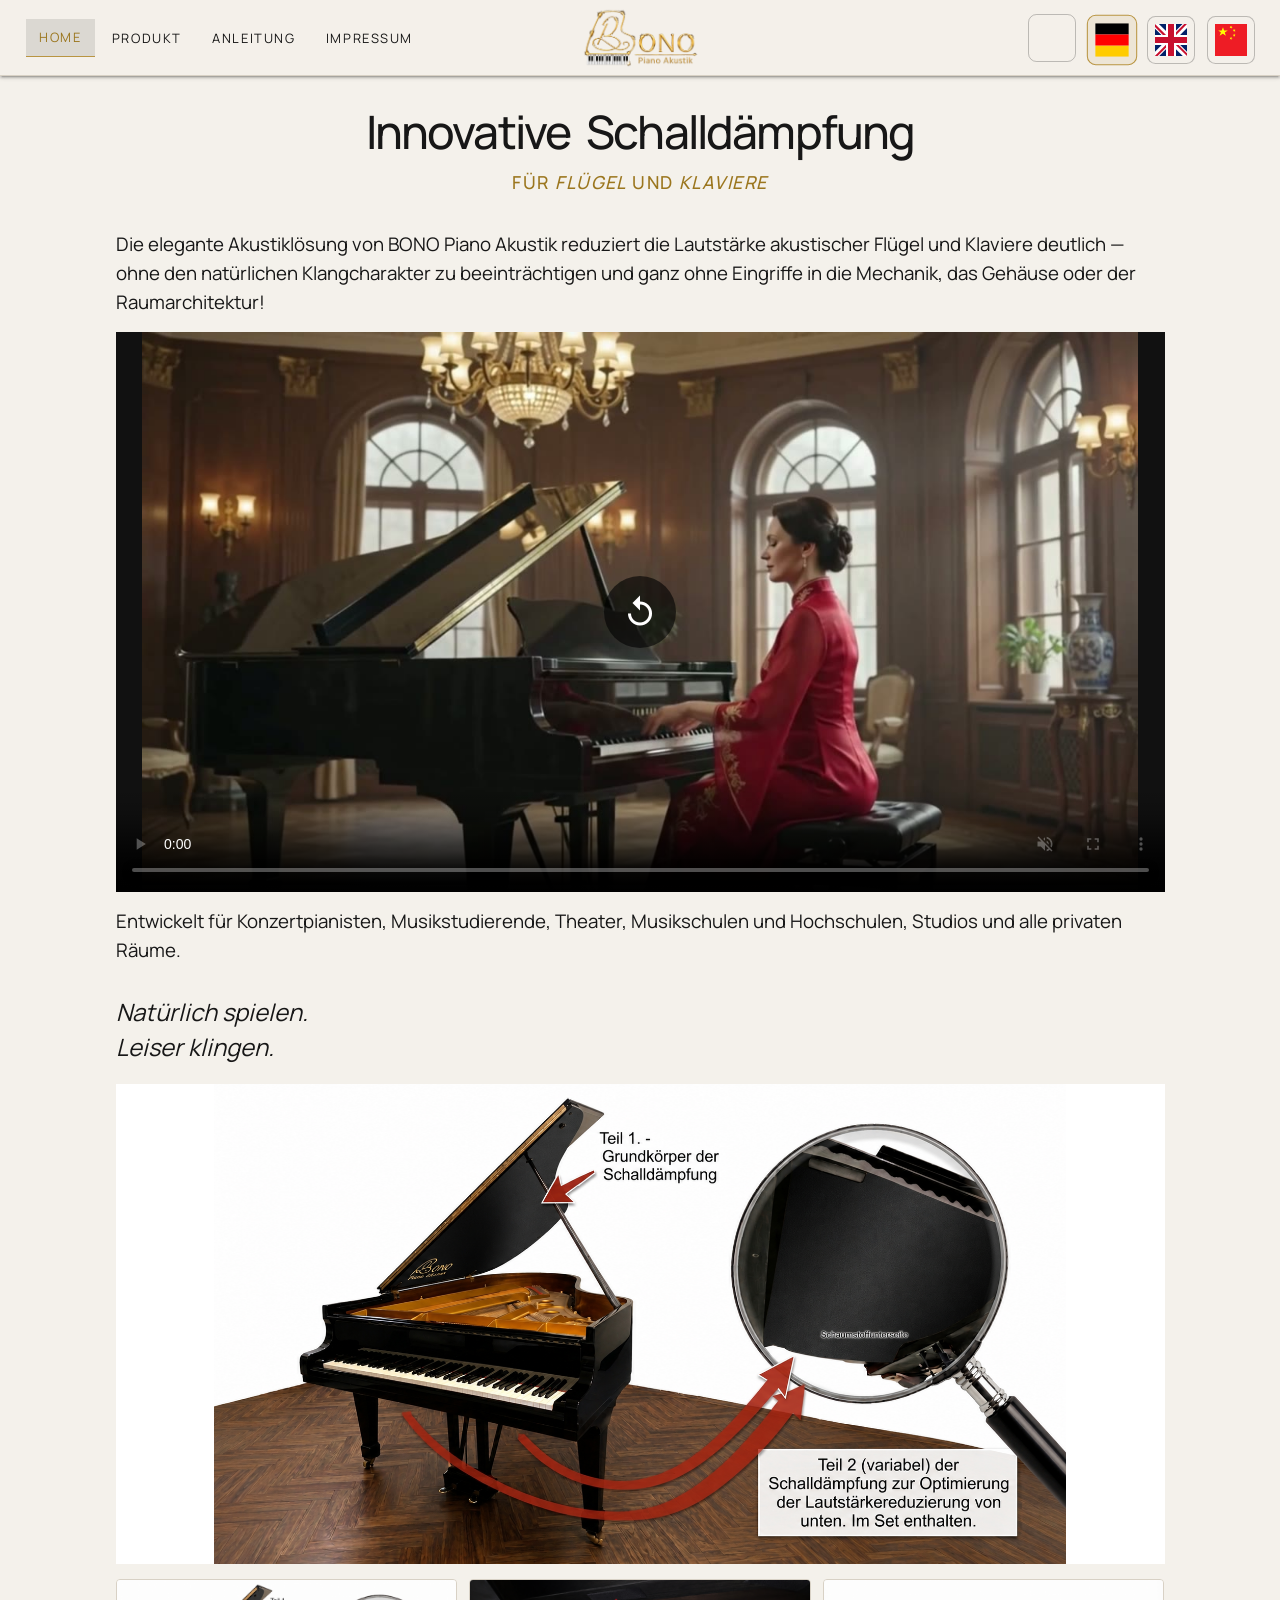
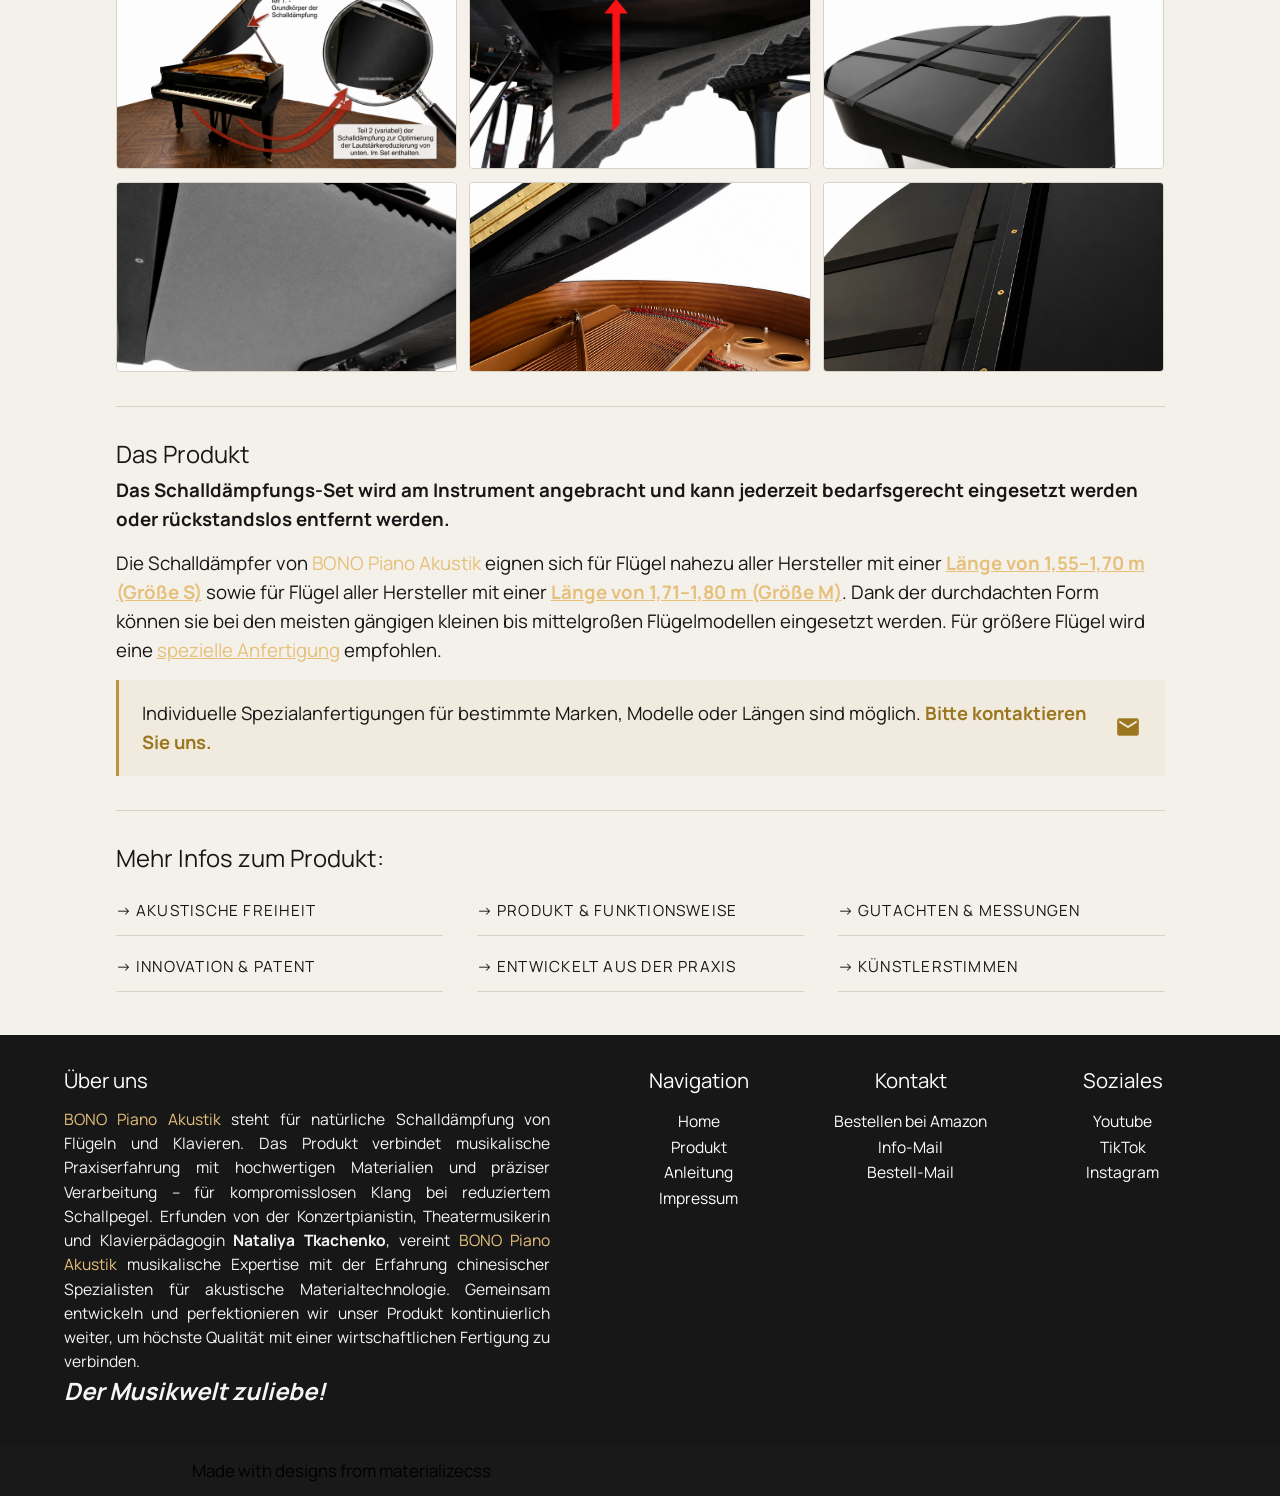
==== index.html @ 8642bdc4 "Added Welcome Video as link" ====
<!doctype html>
<html lang="de">
  <head>
    <meta charset="UTF-8" />
    <meta http-equiv="X-UA-Compatible" content="IE=edge" />
    <meta name="viewport" content="width=device-width, initial-scale=1.0" />
    <title>Bono Piano Akustik</title>
    <link rel="icon" href="favicon.ico" />
    <link
      href="https://fonts.googleapis.com/icon?family=Material+Icons"
      rel="stylesheet"
    />
    <link rel="preconnect" href="https://fonts.googleapis.com" />
    <link rel="preconnect" href="https://fonts.gstatic.com" crossorigin />
    <link
      href="https://fonts.googleapis.com/css2?family=Manrope:wght@400;500;600;700;800&display=swap"
      rel="stylesheet"
    />
    <!-- Compiled and minified CSS -->
    <link
      rel="stylesheet"
      href="https://cdnjs.cloudflare.com/ajax/libs/materialize/1.0.0/css/materialize.min.css"
    />
    <link rel="stylesheet" href="css/style.css" />
    <script src="js/theme.js"></script>
    <!-- Compiled and minified JavaScript -->
    <script src="https://cdnjs.cloudflare.com/ajax/libs/materialize/1.0.0/js/materialize.min.js"></script>
  </head>

  <body class="home-page">
    <nav>
      <div class="nav-wrapper container">
        <div class="nav-left">
          <a
            href="#"
            data-target="mobile-demo"
            class="sidenav-trigger hide-on-large-only"
            ><i class="material-icons">menu</i></a
          >
          <ul id="nav-mobile" class="hide-on-med-and-down">
            <li class="active"><a href="#" data-i18n="nav.home">Home</a></li>
            <li><a href="product.html" data-i18n="nav.product">Produkt</a></li>
            <li>
              <a href="tutorial.html" data-i18n="nav.anleitung">Anleitung</a>
            </li>
            <li>
              <a href="impressum.html" data-i18n="nav.impressum">Impressum</a>
            </li>
          </ul>
        </div>
        <a href="index.html" class="brand-logo logo2"></a>
        <div class="nav-right">
          <button
            class="theme-toggle"
            type="button"
            aria-label="Dunkles Design aktivieren"
            aria-pressed="false"
          >
            <i class="material-icons" aria-hidden="true">dark_mode</i>
          </button>
          <!-- Desktop: Normale Sprachauswahl -->
          <div class="language-selector hide-on-med-and-down">
            <button class="lang-button" data-lang="de" aria-label="Deutsch">
              DE
            </button>
            <button class="lang-button" data-lang="en" aria-label="English">
              EN
            </button>
            <button class="lang-button" data-lang="zh" aria-label="中文">
              ZH
            </button>
          </div>
          <!-- Mobile: Burger-Menu für Sprachen (Materialize dropdown) -->
          <div class="language-burger hide-on-large-only">
            <a
              class="dropdown-trigger language-toggle"
              href="#!"
              data-target="language-menu-mobile"
              aria-label="Sprachen"
              ><i class="material-icons">language</i></a
            >
            <ul id="language-menu-mobile" class="dropdown-content">
              <li>
                <a class="lang-button" data-lang="de" aria-label="Deutsch"
                  >DE</a
                >
              </li>
              <li>
                <a class="lang-button" data-lang="en" aria-label="English"
                  >EN</a
                >
              </li>
              <li>
                <a class="lang-button" data-lang="zh" aria-label="中文">ZH</a>
              </li>
            </ul>
          </div>
        </div>
      </div>
    </nav>
    <ul class="sidenav" id="mobile-demo">
      <li><a href="index.html" data-i18n="nav.home">Home</a></li>
      <li><a href="product.html" data-i18n="nav.product">Produkt</a></li>
      <li><a href="tutorial.html" data-i18n="nav.anleitung">Anleitung</a></li>
      <li><a href="impressum.html" data-i18n="nav.impressum">Impressum</a></li>
    </ul>

    <!-- Main Site Items -->
    <div class="row">
      <div class="container">
        <h1
          class="header center-align gold-text"
          data-i18n="index.header.title1"
        ></h1>
        <h1
          class="header center-align gold-text"
          data-i18n="index.header.title2"
        ></h1>
        <div class="spacer-sm"></div>
        <h2
          class="header center-align gold-text"
          data-i18n="index.header.subtitle"
        ></h2>
      </div>
      <div class="home-left col s12 m6">
        <div class="container">
          <div class="custom-card">
            <h4 class="flow-text" data-i18n="index.text1"></h4>
            <!-- Lokal abspielbares Video -->
            <div
              class="card-media"
              style="position: relative; overflow: hidden; margin-top: 20px"
            >
              <video
                id="hero-video"
                controls
                autoplay
                muted
                playsinline
                preload="metadata"
                poster="assets/BONO_Homepage_poster.jpg"
                style="
                  display: block;
                  width: 100%;
                  max-width: 100%;
                  height: auto;
                  max-height: 350px;
                "
              >
                <source src="https://pub-8f17b20d5ca547ff8387be143a94fbf9.r2.dev/BonoHomepage4K.mp4" type="video/mp4" />
                Ihr Browser unterstützt das Video-Tag nicht.
              </video>
              <div
                id="video-poster-overlay"
                style="
                  position: absolute;
                  inset: 0;
                  display: none;
                  background-image: url(&quot;assets/BONO_Homepage_poster.jpg&quot;);
                  background-size: cover;
                  background-position: center;
                  pointer-events: none;
                  z-index: 1;
                "
              ></div>
              <div
                id="video-replay"
                class="video-replay-overlay"
                style="
                  position: absolute;
                  inset: 0;
                  display: flex;
                  align-items: center;
                  justify-content: center;
                  pointer-events: none;
                  z-index: 2;
                "
              >
                <button
                  id="video-replay-btn"
                  aria-label="Replay"
                  style="
                    pointer-events: auto;
                    display: none;
                    width: 72px;
                    height: 72px;
                    border-radius: 50%;
                    border: none;
                    background: rgba(0, 0, 0, 0.6);
                    color: #fff;
                    align-items: center;
                    justify-content: center;
                    display: flex;
                    cursor: pointer;
                  "
                >
                  <i
                    class="material-icons"
                    aria-hidden="true"
                    style="font-size: 36px; line-height: 1"
                    >replay</i
                  >
                </button>
              </div>
            </div>
            <h4 class="flow-text" data-i18n="index.text1b"></h4>
          </div>
        </div>
      </div>
      <div class="home-right col s12 m6">
        <div class="container">
          <div class="custom-card">
            <h2
              class="text"
              style="
                font-size: 2.9rem;
                line-height: 1.15;
                text-align: center;
                margin: 0;
              "
              data-i18n="index.title2"
            ></h2>
            <h3
              class="text"
              style="
                font-size: 2.2rem;
                line-height: 1.15;
                text-align: center;
                margin: 0 0 1rem 0;
                font-weight: 400;
              "
              data-i18n="index.title2b"
            ></h3>
            <a
              href="assets/produkt_anwendung1.png"
              class="card-link gallery-main"
              aria-label="Bild vergrößern"
            >
              <img
                class="card-media"
                src="assets/produkt_anwendung1.png"
                alt="Bono Piano Akustik Schalldämpfer"
              />
            </a>
            <div
              class="gallery-thumbs product-gallery-grid"
              aria-label="Produktgalerie"
            >
              <img
                class="gallery-thumb"
                src="assets/produkt_anwendung1.png"
                data-large="assets/produkt_anwendung1.png"
                alt="Bild 1"
              />
              <img
                class="gallery-thumb"
                src="assets/produkt_anwendung2.png"
                data-large="assets/produkt_anwendung2.png"
                alt="Bild 2"
              />
              <img
                class="gallery-thumb"
                src="assets/produkt_anwendung3.png"
                data-large="assets/produkt_anwendung3.png"
                alt="Dies ist eine Bildunterschrift blablabla das ist imme rnoch eine Bildunterschrift bliblablub lorem ipsum "
              />
              <img
                class="gallery-thumb"
                src="assets/produkt_anwendung4.png"
                data-large="assets/produkt_anwendung4.png"
                alt="Bild 4"
              />
              <img
                class="gallery-thumb"
                src="assets/produkt_anwendung5.png"
                data-large="assets/produkt_anwendung5.png"
                alt="Bild 5"
              />
              <img
                class="gallery-thumb"
                src="assets/klavierMitSD_deckel.png"
                data-large="assets/klavierMitSD_deckel.png"
                alt="Bild 6"
              />
            </div>
            <section
              class="home-product-copy"
              aria-labelledby="home-product-heading"
            >
              <h3 id="home-product-heading">Das Produkt</h3>
              <h4 class="flow-text" data-i18n="index.card.product1"></h4>
              <h4 class="flow-text" data-i18n="index.card.product2"></h4>
              <a
                href="mailto:info@bonopiano.com"
                aria-label="Kontakt per E-Mail"
                class="home-contact-note"
              >
                <span data-i18n="index.card.product2b"></span>
                <i class="material-icons" aria-hidden="true">mail</i>
              </a>
            </section>
            <section
              class="home-product-links"
              aria-label="Produktinformationen"
            >
              <h3 class="flow-text" data-i18n="index.text2"></h3>
              <ul class="collection">
                <li class="collection-item">
                  <a href="product.html#feature-1" data-i18n="index.gliederung1"
                    >Eintrag 1</a
                  >
                </li>
                <li class="collection-item">
                  <a href="product.html#feature-2" data-i18n="index.gliederung2"
                    >Eintrag 2</a
                  >
                </li>
                <li class="collection-item">
                  <a href="product.html#feature-3" data-i18n="index.gliederung3"
                    >Eintrag 3</a
                  >
                </li>
                <li class="collection-item">
                  <a href="product.html#feature-4" data-i18n="index.gliederung4"
                    >Eintrag 4</a
                  >
                </li>
                <li class="collection-item">
                  <a href="product.html#feature-5" data-i18n="index.gliederung5"
                    >Eintrag 5</a
                  >
                </li>
                <li class="collection-item">
                  <a href="product.html#feature-6" data-i18n="index.gliederung6"
                    >Eintrag 6</a
                  >
                </li>
              </ul>
            </section>
          </div>
        </div>
      </div>
    </div>

    <footer class="page-footer gray">
      <div class="container">
        <div class="row">
          <div class="col l4 s12">
            <h5 class="gold-text" data-i18n="footer.about">
              Leiser klingen. Natürlich spielen.
            </h5>
            <p class="grey-text text-lighten-4" data-i18n="footer.aboutText">
              Lorem Ipsum, sol ardet omnibus, asinus tacet.
            </p>
          </div>
          <div class="col l2 s4">
            <h5 class="gold-text" data-i18n="footer.nav">Navigation</h5>
            <ul>
              <li>
                <a class="white-text" href="index.html" data-i18n="nav.home"
                  >Home</a
                >
              </li>
              <li>
                <a
                  class="white-text"
                  href="product.html"
                  data-i18n="nav.product"
                  >Produkt</a
                >
              </li>
              <li>
                <a
                  class="white-text"
                  href="tutorial.html"
                  data-i18n="nav.anleitung"
                  >Anleitung</a
                >
              </li>
              <li>
                <a
                  class="white-text"
                  href="impressum.html"
                  data-i18n="nav.impressum"
                  >Impressum</a
                >
              </li>
            </ul>
          </div>
          <div class="col l3 s4">
            <h5 class="gold-text" data-i18n="footer.contact">Kontakt</h5>
            <ul>
              <li>
                <a
                  class="white-text"
                  href="https://www.amazon.de/todo"
                  data-i18n="footer.purchase"
                  >Bestellen</a
                >
              </li>
              <li>
                <a
                  class="white-text"
                  href="mailto:info@bonopiano.com"
                  data-i18n="footer.email-info"
                  >Info-Mail</a
                >
              </li>
              <li>
                <a
                  class="white-text"
                  href="mailto:order@bonopiano.com"
                  data-i18n="footer.email-purchase"
                  >Bestell-Mail</a
                >
              </li>
            </ul>
          </div>
          <div class="col l3 s4">
            <h5 class="gold-text" data-i18n="footer.social">Social Media</h5>
            <ul>
              <li>
                <a
                  class="white-text"
                  href="https://www.youtube.com/@NataliyaTkachenko"
                  target="_blank"
                  >Youtube</a
                >
              </li>
              <li>
                <a
                  class="white-text"
                  href="https://www.youtube.com/@NataliyaTkachenko"
                  target="_blank"
                  >TikTok</a
                >
              </li>
              <li>
                <a
                  class="white-text"
                  href="https://www.youtube.com/@NataliyaTkachenko"
                  target="_blank"
                  >Instagram</a
                >
              </li>
            </ul>
          </div>
        </div>
      </div>
      <div class="footer-copyright">
        <div class="container">
          <a class="black-text text-lighten-3" href="http://materializecss.com"
            >Made with designs from materializecss</a
          >
        </div>
      </div>
    </footer>
    <script>
      document.addEventListener("DOMContentLoaded", function () {
        var elems = document.querySelectorAll(".sidenav");
        M.Sidenav.init(elems);

        // Initialize modals (gallery handled centrally in js/init.js)
        var modalElems = document.querySelectorAll(".modal");
        M.Modal.init(modalElems);
      });
    </script>
    <script src="js/i18n.js"></script>
    <script src="js/init.js"></script>
    <script>
      (function () {
        var video = document.getElementById("hero-video");
        var replayBtn = document.getElementById("video-replay-btn");
        var posterOverlay = document.getElementById("video-poster-overlay");

        if (!video || !replayBtn) return;

        function showReplay() {
          if (posterOverlay) posterOverlay.style.display = "block";
          replayBtn.style.display = "flex";
          replayBtn.setAttribute("aria-hidden", "false");
        }

        function hideReplay() {
          if (posterOverlay) posterOverlay.style.display = "none";
          replayBtn.style.display = "none";
          replayBtn.setAttribute("aria-hidden", "true");
        }

        video.addEventListener("ended", function () {
          showReplay();
        });

        video.addEventListener("play", function () {
          hideReplay();
        });

        // In case user pauses at end or seeks
        video.addEventListener("pause", function () {
          if (video.ended) showReplay();
        });

        replayBtn.addEventListener("click", function (e) {
          e.preventDefault();
          hideReplay();
          try {
            video.currentTime = 0;
            video.play();
          } catch (err) {
            /* ignore */
          }
        });
      })();
    </script>
    <!-- Gallery modal -->
    <div id="gallery-modal" class="modal">
      <div class="modal-content center">
        <img
          id="gallery-modal-img"
          src=""
          alt="Große Ansicht"
          style="max-width: 100%; height: auto"
        />
      </div>
    </div>
  </body>
</html>
---- css/style.css ----
/* Custom Stylesheet */
/**
 * Use this file to override Materialize files so you can update
 * the core Materialize files in the future
 *
 * Made By MaterializeCSS.com
 */

:root {
  --bg-color: #000; /* Anthrazit #2b2b2b;*/
  --text-color: #ffffff; /* Weiß für normalen Text */
  --heading-color: #E6C07A; /* Hellgold für Überschriften */
  --link-color: #ffffff;
  --card-bg: #353535; /* Etwas helleres Dunkelgrau für Cards */
  --nav-height: 140px; /* Höhe des Navs für scroll offset */
  --title-max-font-size: 56px; /* Max font-size for main title on large viewports */
  --accent: #9b761e; /* Gold für Akzente (helles Design) */
  --accent-line: #b99542;
  --nav-bg: rgba(244, 241, 235, 0.96);
  --control-line: rgba(23, 23, 23, 0.25);
}
/* Increase base font size site-wide (rem-based sizing scales with this) */
@media only screen and (min-width: 0) { html { font-size: 17px; } }
@media only screen and (min-width: 992px) { html { font-size: 17.5px; } }
@media only screen and (min-width: 1200px) { html { font-size: 18px; } }

/* Smooth scroll and anchor offset for fixed headers */
html { scroll-behavior: smooth; }
.anchor { scroll-margin-top: var(--nav-height); }
body {
  font-family: "Manrope", Calibri, "Segoe UI", Arial, sans-serif;
  background-color: var(--bg-color) !important;
  color: var(--text-color) !important;
}
/* Force Manrope site-wide except for Material Icons which require their own font */
html, body, *:not(.material-icons) {
  font-family: "Manrope", Calibri, "Segoe UI", Arial, sans-serif !important;
}
/* Keep Materialize default fonts for menu/language controls and icon glyphs */
.material-icons,
nav .sidenav-trigger,
nav .language-toggle {
  font-family: "Material Icons" !important;
}
nav .lang-button {
  font-family: -apple-system, BlinkMacSystemFont, "Segoe UI", Roboto, Oxygen-Sans, Ubuntu, Cantarell, "Helvetica Neue", sans-serif !important;
}
h1 {
  color: var(--heading-color);
}
/* Reduce vertical spacing between title and subtitle */
h1.header {
  margin-top: 0.25rem;
  margin-bottom: 0.15rem;
  line-height: 1;
}
h2.header {
  margin-top: 0;
  margin-bottom: 0.6rem;
  line-height: 1.0;
  font-weight: 400;
}
a { color: var(--link-color); }
a:hover { opacity: 0.9; }
/* Card background slightly lighter than page background */
.card,
.card-panel,
.card .card-content {
  background-color: var(--card-bg) !important;
  color: var(--text-color) !important;
}
.lang-button {
  border: 1px solid rgba(241, 211, 111, 0.5);
  background-color: rgba(255, 255, 255, 0.08);
  cursor: pointer;
  margin-left: 0.3rem;
  width: 2.8rem;
  height: 2.8rem;
  padding: 0;
  display: inline-flex;
  align-items: center;
  justify-content: center;
  border-radius: 0.5rem;
  color: transparent;
  text-indent: -9999px;
  overflow: hidden;
  background-position: center;
  background-repeat: no-repeat;
  background-size: 70%;
  transition: background-color 0.2s ease, transform 0.2s ease, border-color 0.2s ease;
}
.lang-button[data-lang="de"] {
  background-image: url("../assets/flags/de.svg");
}
.lang-button[data-lang="en"] {
  background-image: url("../assets/flags/gb.svg");
}
.lang-button[data-lang="zh"] {
  background-image: url("../assets/flags/cn.svg");
}
.lang-button:hover,
.lang-button.active {
  background-color: rgba(241, 211, 111, 0.18);
  transform: scale(1.05);
  border-color: #f1d36f;
}
.language-selector {
  display: flex;
  align-items: center;
}
nav {
  background-color: #090909 !important;
  min-height: 250px;
}
nav .nav-wrapper {
  position: relative;
  display: flex;
  align-items: center;
  justify-content: space-between;
  min-height: 140px; /* tightened vertical space */
  padding: 0.35rem 0.75rem !important;
  margin: 0 !important;
  gap: 0.25rem;
}
nav .nav-wrapper.container {
  padding: 0 !important;
  width: 100% !important;
  max-width: none !important;
  margin: 0 auto !important;
}
nav .nav-left,
nav .nav-right {
  display: flex;
  align-items: center;
  z-index: 10;
  position: relative;
}
nav .nav-left {
  flex: 0 0 auto;
  padding-left: 1rem;
}
nav .nav-right {
  margin-left: auto;
  padding-right: 1rem;
}
/* Banner direkt in der Navigation */
nav .brand-logo.logo2 {
  position: absolute;
  left: 50%;
  top: 50%;
  transform: translate(-50%, -50%);
  display: block;
  align-items: center;
  justify-content: center;
  z-index: 0;
  pointer-events: none;
  background-position: center;
  background-size: contain;
  background-repeat: no-repeat;
  background-image: url(../assets/logo_highres_transparent.png);
  width: 75%;
  max-width: 1200px;
  height: 230px; /* explicit height so background-image is visible */
  max-height: 230px;
}
/* Entferne das separate Banner-Element */
.nav-banner { display: none; }
nav .sidenav-trigger {
  color: #f1d36f;
  margin: 0 !important;
  padding-left: 0.5rem;
  padding-right: 0.5rem;
}
nav ul#nav-mobile {
  margin: 0;
  display: flex;
  align-items: center;
}
nav .language-selector {
  display: flex;
  align-items: center;
  justify-content: flex-end;
  gap: 0.4rem;
  margin-right: 0;
}
nav .language-selector .lang-button {
  box-sizing: border-box;
  line-height: 1;
  min-width: 2.8rem;
  min-height: 2.8rem;
  margin-right: 0;
}
.sidenav {
  background-color: #000 !important;
}
/* Keep sidenav hidden off-canvas by default so its right edge isn't visible */
.sidenav {
  transform: translateX(-120%);
  transition: transform 0.25s ease;
}
/* Force compact sidenav: show buttons inline (disable stacked vertical mode) */
.sidenav {
  width: auto !important;
  max-width: calc(100% - 2rem) !important;
  padding: 0.25rem 0.5rem !important;
}
.sidenav li {
  display: inline-block !important;
  margin: 0 0.25rem !important;
}
.sidenav li a {
  display: inline-block !important;
  padding: 0.5rem 0.75rem !important;
  color: #f1d36f !important;
}
.sidenav li a,
.sidenav li a:hover {
  color: #f1d36f !important;
}
.sidenav-overlay {
  background-color: rgba(0,0,0,0.65) !important;
}
/* Burger Menu für Sprachauswahl (Mobile) */
nav .language-burger {
  position: relative;
  margin-right: 0;
}
nav .language-toggle {
  display: flex;
  align-items: center;
  justify-content: center;
  color: #f1d36f;
  cursor: pointer;
  padding: 0.5rem;
  background-color: transparent;
  border: none;
  font-size: 1.5rem;
  transition: color 0.2s ease;
}
nav .language-toggle:hover {
  color: #f1d36f;
  opacity: 0.8;
}
nav .language-dropdown {
  display: none;
  position: absolute;
  top: 100%;
  right: 0;
  background-color: #000;
  border: 1px solid #f1d36f;
  border-top: none;
  flex-direction: column;
  margin: 0;
  padding: 0.5rem 0;
  z-index: 3000;
  min-width: 80px;
  pointer-events: auto;
}
nav .language-dropdown.active {
  display: flex;
}
nav .language-dropdown button.lang-button {
  width: 100%;
  padding: 0.5rem;
  border: none;
  background-color: transparent;
  color: #f1d36f;
  cursor: pointer;
  transition: background-color 0.2s ease;
  font-size: 0.9rem;
}
nav .language-dropdown button.lang-button:hover {
  background-color: rgba(241, 211, 111, 0.1);
}
/* Force dark background for Materialize dropdowns and sidenav (fix accidental white) */
.dropdown-content,
.dropdown-content li,
.dropdown-content a,
.sidenav,
.sidenav li {
  background-color: #000 !important;
  color: #f1d36f !important;
}
.dropdown-content a {
  color: #f1d36f !important;
}
/* Style Flag buttons inside Materialize dropdowns to match .lang-button appearance */
.dropdown-content a.lang-button {
  display: flex;
  align-items: center;
  justify-content: center;
  width: 2.8rem;
  height: 2.8rem;
  padding: 0;
  margin: 0.25rem;
  box-sizing: border-box;
  border: none;
  background-color: transparent;
  text-indent: -9999px;
  overflow: hidden;
  background-position: center;
  background-repeat: no-repeat;
  background-size: 70%;
  color: transparent;
}
.dropdown-content a.lang-button:hover {
  background-color: rgba(241, 211, 111, 0.1) !important;
}
/* Desktop: stack nav links and language buttons vertically */
@media only screen and (min-width: 993px) {
  nav ul#nav-mobile {
    display: flex !important;
    flex-direction: column !important;
    padding-left: 0 !important;
    align-items: flex-start !important;
  }
  nav ul#nav-mobile li {
    display: block !important;
    margin: 1px 0 !important; /* much tighter vertical gap */
  }
  nav ul#nav-mobile li a {
    display: block !important;
    padding: 2px 6px !important; /* tighter padding */
    line-height: 1.1 !important;
  }
  nav .language-selector {
    flex-direction: column !important;
    gap: 0.12rem !important;
    padding-top: 4px !important;
    align-items: flex-end !important;
  }
}
/* Very specific override to ensure vertical nav on desktop (highest specificity) */
@media only screen and (min-width: 993px) {
  nav .nav-wrapper.container > .nav-left > ul#nav-mobile,
  nav .nav-wrapper > .nav-left > ul#nav-mobile {
    display: flex !important;
    flex-direction: column !important;
    align-items: flex-start !important;
  }
  nav .nav-wrapper.container > .nav-left > ul#nav-mobile > li,
  nav .nav-wrapper > .nav-left > ul#nav-mobile > li {
    display: block !important;
    float: none !important;
    width: auto !important;
    margin: 6px 0 !important;
  }
}

/* Desktop: keep the two main index titles on a single row */
@media only screen and (min-width: 993px) {
  [data-i18n="index.header.title1"],
  [data-i18n="index.header.title2"] {
    display: inline-block;
    white-space: nowrap;
    vertical-align: baseline;
  }

  [data-i18n="index.header.title1"] {
    margin-right: 0.45rem;
  }
}

/* Keep dropdown compact and center flag buttons */
.dropdown-content#language-menu-mobile {
  padding: 0.4rem !important;
  min-width: auto !important;
}
.dropdown-content#language-menu-mobile li {
  display: flex !important;
  justify-content: center !important;
}
@media only screen and (max-width: 992px) {
  nav ul#nav-mobile {
    margin-left: 0;
  }
  nav .language-selector {
    margin-left: auto;
  }
}
@media only screen and (max-width: 992px) {
  :root {
    --nav-height: clamp(88px, 23vw, 170px);
  }

  nav {
    min-height: var(--nav-height);
  }

  nav .nav-wrapper {
    min-height: var(--nav-height);
  }

  /* Media query angepasst: compact sidenav for tablet and mobile widths
     This removes the large half-screen sidenav (Modus 2) and uses the
     compact inline-style sliding panel (Modus 3) instead. */
  nav .brand-logo.logo2 {
    /* Keep logo and navbar height in sync on narrow screens */
    width: 90%;
    max-width: none;
    height: calc(var(--nav-height) - 0.5rem);
    max-height: none;
    padding-top: 0;
    background-size: contain;
    background-position: center;
    background-repeat: no-repeat;
  }

  /* Make the opened navigation (sidenav) compact: only as big as the buttons need */
  .sidenav {
    position: absolute !important;
    top: var(--nav-height) !important;
    left: 1rem !important;
    right: auto !important;
    width: auto !important;
    min-width: 0 !important;
    max-width: calc(100% - 2rem) !important;
    padding: 0.25rem 0.5rem !important;
    height: auto !important;
    /* Let Materialize control the transform when opening/closing the sidenav */
    transition: transform 0.25s ease;
    border-radius: 8px !important;
    box-shadow: 0 6px 18px rgba(0,0,0,0.5) !important;
    background-color: #000 !important;
    display: block !important;
    z-index: 3000 !important;
  }

  /* Stack sidenav buttons vertically when the burger menu opens */
  .sidenav li {
    display: block !important;
    margin: 6px 0 !important;
  }

  .sidenav li a {
    display: block !important;
    width: 100% !important;
    padding: 8px 12px !important;
    color: #f1d36f !important;
  }
  /* Remove page darkening overlay when sidenav opens */
  .sidenav-overlay {
    display: none !important;
  }
}
nav ul a,
nav .brand-logo,
nav a {
  color: #f1d36f !important;
}

#title-banner,
#index-banner .container,
#index-banner .section {
  text-align: center;
}

.card-image img.responsive-img,
#logo {
  display: block;
  width: 100%;
  max-width: 100%;
  height: auto;
}

.parallax-container .section {
    width: 100%;
  }
@media only screen and (max-width : 992px) {
  .parallax-container .section {
    position: absolute;
    top: 40%;
  }
  #index-banner .section {
    top: 10%;
  }
}
@media only screen and (max-width : 600px) {
  #index-banner .section {
    top: 0;
  }
}

.icon-block .material-icons {
  font-size: inherit;
}
footer.page-footer {
  margin: 0;
}

/* Keep footer.aboutText in justified mode across pages */
[data-i18n="footer.aboutText"] {
  display: block;
  text-align: justify !important;
  text-justify: inter-word !important;
  text-align-last: left !important;
}

/* Footer: center Navigation, Kontakt, Soziales columns including list items */
footer.page-footer h5[data-i18n="footer.nav"],
footer.page-footer h5[data-i18n="footer.contact"],
footer.page-footer h5[data-i18n="footer.social"] {
  text-align: center !important;
}

footer.page-footer h5[data-i18n="footer.nav"] ~ ul,
footer.page-footer h5[data-i18n="footer.contact"] ~ ul,
footer.page-footer h5[data-i18n="footer.social"] ~ ul {
  text-align: center !important;
}

footer.page-footer h5[data-i18n="footer.nav"] ~ ul li,
footer.page-footer h5[data-i18n="footer.contact"] ~ ul li,
footer.page-footer h5[data-i18n="footer.social"] ~ ul li {
  text-align: center !important;
}

footer.page-footer h5[data-i18n="footer.nav"] ~ ul li a,
footer.page-footer h5[data-i18n="footer.contact"] ~ ul li a,
footer.page-footer h5[data-i18n="footer.social"] ~ ul li a {
  display: inline-block;
  width: 100%;
  text-align: center !important;
}

/* Product page has a global justified list rule; reset footer columns to centered */
.product-page footer.page-footer h5[data-i18n="footer.nav"] ~ ul,
.product-page footer.page-footer h5[data-i18n="footer.contact"] ~ ul,
.product-page footer.page-footer h5[data-i18n="footer.social"] ~ ul,
.product-page footer.page-footer h5[data-i18n="footer.nav"] ~ ul li,
.product-page footer.page-footer h5[data-i18n="footer.contact"] ~ ul li,
.product-page footer.page-footer h5[data-i18n="footer.social"] ~ ul li,
.product-page footer.page-footer h5[data-i18n="footer.nav"] ~ ul li a,
.product-page footer.page-footer h5[data-i18n="footer.contact"] ~ ul li a,
.product-page footer.page-footer h5[data-i18n="footer.social"] ~ ul li a {
  text-align: center !important;
  text-align-last: center !important;
  text-justify: auto !important;
  hyphens: none !important;
}

.product-page footer.page-footer h5[data-i18n="footer.nav"],
.product-page footer.page-footer h5[data-i18n="footer.contact"],
.product-page footer.page-footer h5[data-i18n="footer.social"] {
  display: block;
  width: 100%;
  text-align: center !important;
  text-align-last: center !important;
}

.impressum-layout {
  padding-bottom: 2rem;
}

.impressum-note {
  max-width: 900px;
  margin: 0.5rem auto 1.4rem auto;
  color: #d7d7d7;
}

.impressum-grid {
  display: grid;
  grid-template-columns: repeat(2, minmax(260px, 1fr));
  gap: 1rem;
  margin-top: 0.5rem;
}

.impressum-card {
  background: rgba(255,255,255,0.03);
  border: 1px solid rgba(230,192,122,0.2);
  border-radius: 10px;
  padding: 1rem 1.1rem;
}

.impressum-card h3 {
  margin-top: 0;
  margin-bottom: 0.65rem;
  color: var(--heading-color) !important;
}

.impressum-card p {
  margin: 0.3rem 0;
  color: #fff;
}

.impressum-card a {
  color: var(--heading-color);
  text-decoration: underline;
  text-decoration-thickness: 1px;
}

.impressum-card-wide {
  grid-column: 1 / -1;
}

@media (max-width: 900px) {
  .impressum-grid {
    grid-template-columns: 1fr;
  }
}

/* Container, der die Cards hält */
.card-container {
  display: grid;
  /* Erstellt 2 Spalten auf Desktop, bricht automatisch um, wenn sie unter 340px schrumpfen */
  grid-template-columns: repeat(auto-fit, minmax(400px, 1fr));
  gap: 2rem;
  max-width: 1100px;
  margin: 0 auto;
  padding: 1rem;
  justify-content: center; /* Zentriert die Cards, falls sie untereinander stehen */
}

/* Homepage two-column layout: left = intro text, right = stacked cards */
.home-split {
  max-width: 1600px; /* increase max width so columns occupy more horizontal space */
  margin: 0 auto;
  padding: 0 0.35rem;
}

.home-split.container {
  width: 94%;
  max-width: 1800px;
}
.home-split .home-left {
  display: flex;
  align-items: center;
  justify-content: center;
  padding: 0.25rem; /* reduce inner padding to allow wider content */
}
.home-split .home-left .container {
  width: 100%;
  max-width: none;
  padding: 0;
}
.home-split .home-left .row.center {
  justify-content: flex-start; /* keep text left-aligned inside column */
}
.home-split .home-left .section {
  width: 95%;
}
.home-split .home-right {
  display: flex;
  align-items: flex-start;
  justify-content: center;
  padding: 0.25rem; /* reduce inner padding */
}
.home-split .home-right .card-container {
  display: flex;
  flex-direction: column;
  gap: 1rem;
  width: 100%;
}

@media only screen and (max-width: 600px) {
  /* Mobile: all elements full-width, stacked */
  .home-split .home-left,
  .home-split .home-right {
    padding: 0.5rem;
  }
  .home-split .home-right .card-container {
    gap: 1rem;
  }
}

/* Die einzelnen Cards */
.custom-card {
  background-color: #000;/*#2b2b2b; /* Dunkler Hintergrund wie im Screenshot */
  color: #ffffff;
  border-radius: 4px;
  overflow: hidden;
  box-shadow: 0 4px 10px rgba(0, 0, 0, 0.3);
  
  /* Flexbox hier sorgt dafür, dass Inhalt und Bild sich den Platz aufteilen */
  display: flex;
  flex-direction: column;
}

/* Textbereiche in den Cards */
.card-text {
  padding: 1.5rem;
  flex-grow: 1; /* Zwingt den Text, den Raum auszufüllen, damit Buttons/Bilder bündig sind */
}

.card-text h3 {
  margin-top: 0;
  font-size: 1.3rem;
  font-weight: bold;
  color: #ffffff;
}

.card-text .flow-text {
  font-size: 1.3rem; /* Erhöht die Grundschriftgröße (vorher meist ~1rem) */
  line-height: 1.2;   /* Sorgt für einen angenehmen Zeilenabstand */
}

/* Blocksatz für Fließtexte und Card-Text: gleichmäßige Zeilenlängen */
.flow-text,
.card-text p,
.card-text .flow-text {
  text-align: justify;
  text-justify: inter-word;
  -webkit-hyphens: auto;
  -moz-hyphens: auto;
  hyphens: auto;
  /* Do not stretch the last line; keep it left-aligned for better readability */
  text-align-last: left;
}

/* Product page: force block (justified) layout for all common text elements */
.product-page,
.product-page p,
.product-page .flow-text,
.product-page li,
.product-page .card-text,
.product-page .product-feature-list,
.product-page .collection-item,
.product-page .results-cards-caption,
.product-page .result-val {
  text-align: justify !important;
  text-justify: inter-word !important;
  -webkit-hyphens: auto !important;
  -moz-hyphens: auto !important;
  hyphens: auto !important;
  text-align-last: left !important;
}

/* Keep headings visually distinct: left-align last line of headings but allow centered titles */
.product-page h1,
.product-page h2,
.product-page h4 {
  text-align: left !important;
}
.product-page h3 {
  text-align: justify !important;
  text-justify: inter-word !important;
  -webkit-hyphens: auto !important;
  -moz-hyphens: auto !important;
  hyphens: auto !important;
  text-align-last: left !important;
}

.product-page .product-feature-list {
  margin-top: 0.4rem;
  margin-bottom: 0.8rem;
}

.product-page .product-feature-list li {
  margin: 0;
  padding: 0;
}

.product-page .product-feature-list h4 {
  margin: 0.15rem 0 0.25rem;
}

.product-page .collection {
  margin-top: 0.4rem;
  margin-bottom: 0.8rem;
}

.product-page .collection-item li{
  padding-top: 0.2rem;
  padding-bottom: 0.2rem;
}

.product-page .collection-item h4 {
  margin: 0;
}

section.anchor p[data-i18n$=".text"] {
  text-align: justify;
  text-justify: inter-word;
  -webkit-hyphens: auto;
  -moz-hyphens: auto;
  hyphens: auto;
  text-align-last: left;
}

section.anchor p[data-i18n$=".text"] {
  font-size: 1.2rem;
  line-height: 1.6;
  text-align: justify;
  text-justify: inter-word;
  -webkit-hyphens: auto;
  -moz-hyphens: auto;
  hyphens: auto;
  text-align-last: left;
}

.card-text p {
  margin: 0; /* remove top and bottom margins inside cards to avoid extra gaps */
  font-size: 1rem;
  line-height: 1.5;
  color: #cccccc;
}

/* Link-Container für die Bilder */
.card-link {
  display: block;
  width: 100%;
  overflow: hidden;
}

/* Die Bilder selbst */
.card-media {
  display: block;
  width: 100%;          /* Das Bild nutzt die volle Breite der Card */
  height: auto;         /* ERSETZT 'relative': Berechnet die Höhe automatisch anhand des Seitenverhältnisses, verhindert Verzerrung! */
  max-height: 420px;    /* Optional: Verhindert, dass ein Bild auf riesigen Bildschirmen unendlich hoch wird */
  object-fit: contain;  /* Garantiert, dass das Bild innerhalb seiner Box niemals verzerrt oder beschnitten wird */
  transition: transform 0.3s ease;
}

/* Kleiner visueller Effekt beim Drüberfahren */
.card-link:hover .card-media {
  transform: scale(1.02);
}

/* Responsive Anpassung für kleinere Bildschirme (Mobile) */
@media (max-width: 768px) {
  .card-container {
    /* Begrenzt die Breite untereinander, damit die Cards auf Handys nicht zu riesig werden */
    max-width: 500px; 
  }
  
  .card-media {
    height: 200px; /* Leicht kleinere Bildhöhe auf Smartphones */
  }
}

/* Override Materialize footer color to a dark gray */
footer.page-footer {
  background-color: #333333 !important;
}

/* Embedded YouTube player inside cards */
.youtube-embed-wrap {
  width: calc(100% - 3rem);
  margin: 0 auto;
  aspect-ratio: 16 / 9;
  border-radius: 6px;
  overflow: hidden;
  background: #000;
}

.youtube-embed {
  width: 100%;
  height: 100%;
  border: 0;
  display: block;
}

/* Collection list styling to match page colors */
.collection {
  background-color: var(--bg-color) !important; /* gleiche Hintergrundfarbe wie die Seite */
  border: 0 none !important;
  box-shadow: none !important;
  margin-top: 0.5rem;
}
.collection .collection-item {
  background-color: transparent !important;
  color: var(--text-color) !important; /* Standardtextfarbe (weiß) */
  border-bottom: 1px solid rgba(255,255,255,0.04) !important; /* dezente Trennung */
  padding-left: 0.5rem !important;
  font-size: 1.30rem !important; /* größere Schrift für bessere Lesbarkeit */
  line-height: 1.5 !important;
}
.collection .collection-item a {
  color: var(--heading-color) !important; /* Linkfarbe: Gold */
  text-decoration: none;
}
.collection .collection-item a:hover {
  text-decoration: underline;
}

.product-feature-list {
  margin: 1rem 0 1rem 1.5rem;
  padding-left: 0.5rem;
  font-size: 1.5rem;
}

.product-feature-list li {
  margin-bottom: 0.45rem;
  color: var(--text-color);
}

.product-feature-list a {
  color: var(--text-color);
}


/* Gallery thumbnails in cards */
.gallery-thumbs {
  display: flex;
  gap: 0.5rem;
  margin-top: 0.75rem;
  justify-content: center;
  flex-wrap: wrap;
}
.gallery-thumb {
  width: 128px;
  height: 128px;
  object-fit: cover;
  border-radius: 4px;
  cursor: pointer;
  border: 2px solid rgba(255,255,255,0.06);
}
.gallery-thumb:hover {
  border-color: var(--heading-color);
  transform: translateY(-2px);
}

/* Mobile-specific header sizing and centering
   - Larger title on small screens
   - Force a comfortable line-height when title is split into two lines
*/
@media only screen and (max-width: 600px) {
  h1.header {
    font-size: 3.5rem !important;
    line-height: 1.02 !important;
    text-align: center !important;
    display: block !important;
    max-width: 90vw !important;
    margin-left: auto !important;
    margin-right: auto !important;
    /* Prevent breaking words in the middle on narrow viewports */
    overflow-wrap: normal !important;
    word-break: normal !important;
    hyphens: none !important;
  }
  h1.header br { display: block; line-height: 1.02; }
  /* Ensure inline spans injected by i18n don't override h1 sizing */
  h1.header span,
  h1.header span * {
    font-size: inherit !important;
    line-height: inherit !important;
  }
  /* Reduce space after subtitle and tighten spacing for mobile */
  h2.header {
    font-size: 1.6rem !important;
    line-height: 0.95 !important;
    margin-top: 0.25rem !important;
    margin-bottom: 0.4rem !important;
    text-align: center !important;
    color: var(--heading-color) !important;
    max-width: 90vw !important;
  }
  h2.header span,
  h2.header span * {
    font-size: inherit !important;
    line-height: inherit !important;
  }
  /* Reduce card-text padding on mobile so content sits closer to headings */
  .card-text {
    padding-top: 0.75rem !important;
    padding-bottom: 0.75rem !important;
  }
}

/* Modal override to center image and darken background a bit more */
.modal {
  /* remove Materialize's default constrained white card appearance */
  max-width: none !important;
  width: 100% !important;
  max-height: 90vh;
  padding: 0 !important;
  background: transparent !important;
  box-shadow: none !important;
  border-radius: 0 !important;
}
.modal .modal-content {
  /* ensure inner content is fully transparent and doesn't add extra padding/width */
  background: transparent !important;
  padding: 0 !important;
  display: flex;
  align-items: center;
  justify-content: center;
  box-shadow: none !important;
}

/* Default styling for h3 as requested */
h3 {
  color: #ffffff !important;
  font-size: 1.9rem !important;
  font-weight: 400 !important;
}

/* Make h2 white by default */
h3 {
  color: #ffffff !important;
}

h4 {
  color: #ffffff !important;
  font-size: 1.5rem !important;
  font-weight: 400 !important;
}

/* Make h2 white by default */
h4 {
  color: #ffffff !important;
}

/* Make section text match index sizing */
.anchor.section,
.section {
  font-size: 1.3rem !important;
}
.anchor.section p,
.anchor.section li,
.anchor.section a,
.anchor.section .flow-text,
.section p,
.section li,
.section a,
.section .flow-text {
  font-size: 1.3rem !important;
  line-height: 1.5 !important;
}

/* Gallery modal navigation buttons (overlayed on image) */
/* Ensure modal wrapper allows the image to grow and not be clipped */
/* Center the gallery modal using flexbox on the modal wrapper so Materialize's
   internal positioning doesn't conflict — this centers vertically + horizontally */
#gallery-modal.modal {
  overflow: visible !important;
  max-height: 90vh;
  max-width: none !important;
  width: 100% !important;
  background: transparent !important;
  padding: 0 !important;
}

/* Apply flex centering only when Materialize sets the modal visible
   (Materialize toggles inline `display: block` on open). This prevents
   the modal from capturing pointer events when closed. */
#gallery-modal.modal[style*="display: block"] {
  display: flex !important; /* must beat Materialize's inline display: block */
  align-items: center;
  justify-content: center;
}

#gallery-modal .modal-content {
  /* fixed-size invisible box: 90vw x 90vh so buttons stay aligned */
  position: relative;
  z-index: 4000;
  width: 90vw;
  height: auto; /* allow caption below the box */
  max-width: none;
  box-sizing: border-box;
  padding: 0; /* remove extra padding so image positioning is predictable */
  display: flex;
  flex-direction: column; /* stack gallery-box above caption */
  align-items: center; /* center horizontally */
  justify-content: center;
  overflow: visible; /* allow caption to be visible outside the box */
}
#gallery-modal .gallery-prev,
#gallery-modal .gallery-next {
  position: absolute; /* positioned relative to .modal-content box */
  top: 50%; 
  transform: translateY(-50%); 
  background: rgba(0,0,0,0.72); /* less transparent for better contrast */
  color: var(--heading-color); /* golden arrows */
  border: none; 
  width: 56px; 
  height: 56px; 
  border-radius: 50%; 
  display: flex; 
  align-items: center; 
  justify-content: center; 
  font-size: 28px; 
  cursor: pointer; 
  z-index: 4100; /* above the image */ 
  box-shadow: 0 6px 18px rgba(0,0,0,0.6); 
  transition: background 0.18s ease, transform 0.12s ease, color 0.12s ease; 
}
#gallery-modal .gallery-prev { left: 14px; }
#gallery-modal .gallery-next { right: 14px; }
#gallery-modal .gallery-prev:hover,
#gallery-modal .gallery-next:hover {
  background: rgba(0,0,0,0.9);
  transform: translateY(-50%) scale(1.04);
  color: #fff; /* subtle invert on hover for clarity */
}

/* Smaller buttons for narrow screens */
@media (max-width: 480px) {
  #gallery-modal .gallery-prev,
  #gallery-modal .gallery-next {
    width: 44px;
    height: 44px;
    font-size: 22px;
  }
}

/* Ensure modal image fits within the invisible box and is centered */
#gallery-modal img#gallery-modal-img {
  display: block;
  /* make the image as large as possible inside the fixed 90vw x 90vh box */
  max-width: calc(90vw - 80px); /* leave space for buttons and small padding */
  max-height: 80vh; /* never taller than .gallery-box, which clips overflow (and the close button) */
  width: auto;
  height: auto;
  object-fit: contain; /* ensure scaling without cropping */
  margin: 0 auto;
}
.modal .modal-close {
  color: #fff;
}
/* Ensure the modal image fits the viewport without being cropped */
.modal .modal-content img {
  width: auto;
  height: auto;
  max-width: calc(85vw - 48px);
  max-height: calc(85vh - 96px);
  object-fit: contain;
  display: block;
}

/* Gallery box: fixed-size invisible container inside modal-content */
.gallery-box {
  width: 90vw;
  height: 80vh;
  display: flex;
  align-items: center;
  justify-content: center;
  position: relative;
  overflow: hidden;
  background: transparent;
}

/* Shrink-wraps the image so the close button is positioned on the image */
.gallery-frame {
  position: relative;
  display: inline-block;
  max-width: 100%;
  line-height: 0;
}

/* Close button in the top right corner of the image */
.gallery-close {
  position: absolute;
  top: 8px;
  right: 8px;
  z-index: 4200;
  background: rgba(255, 255, 255, 0.897); /* stronger contrast */
  color: black; /* golden cross */
  border: none;
  width: 40px;
  height: 40px;
  border-radius: 20px;
  display: flex;
  align-items: center;
  justify-content: center;
  font-size: 20px;
  cursor: pointer;
  transition: background 0.12s ease, color 0.12s ease, transform 0.08s ease;
}
.gallery-close:hover { background: rgba(0,0,0,0.9); color: #fff; transform: scale(1.04); }

/* Caption below the gallery box */
.gallery-caption {
  display: inline-block; /* shrink to text width */
  margin-top: 8px;
  text-align: center;
  color: black;
  font-size: 0.95rem;
  max-width: calc(90vw - 40px);
  overflow-wrap: break-word;
  background: rgba(255, 255, 255, 0.822);
  padding: 8px 12px;
  border-radius: 6px;
  box-sizing: border-box;
}

/* Force theme consistency on small screens: ensure dark backgrounds and intended heading colors */
@media only screen and (max-width: 992px) {
  body {
    background-color: var(--bg-color) !important;
    color: var(--text-color) !important;
  }
  h2.header { color: var(--text-color) !important; }
  .gallery-caption { background: rgba(0,0,0,0.6) !important; color: var(--text-color) !important; }
  .card, .card-panel, .card .card-content { background-color: var(--card-bg) !important; color: var(--text-color) !important; }
}

.results-table {
  width: 100%;
  border-collapse: collapse;
  color: #fff;
  background: transparent;
}
.results-table th,
.results-table td {
  border: 1px solid rgba(255,255,255,0.12);
  padding: 8px 12px;
  text-align: left;
}
.results-table thead th {
  background: rgba(0,0,0,0.6);
  font-weight: 700;
}
.results-table .group-heading th {
  background: rgba(0,0,0,0.75);
  text-align: left;
  font-weight: 700;
  padding-top: 10px;
  padding-bottom: 6px;
}
.results-table th[scope="row"] { font-weight: 600; } /* Zeilenköpfe */
.results-table td { font-weight: 400; }

@media (max-width: 600px){
  .results-table {
    display: block;
    overflow-x: auto;
    -webkit-overflow-scrolling: touch;
    white-space: nowrap;
  }
  .results-table caption {
    white-space: normal;
  }
}

blockquote {
  margin: 1rem 0;
  padding: 0.8rem 1rem;
  border-left: 4px solid rgba(241,211,111,0.9);
  background: rgba(255,255,255,0.02);
  color: rgba(241,211,111,0.9);
  font-size: 1.5rem;
  font-style: italic;
  line-height: 1.1;
}
blockquote footer { font-size: inherit; color: white; margin-top:0.5rem; }

blockquote-artist {
  display: block;
  margin: 1rem 0;
  padding: 0.8rem 1rem;
  border-left: 4px solid rgba(241,211,111,0.9);
  background: rgba(255,255,255,0.02);
  color: rgba(255, 255, 255, 0.9);
  font-size: 1.5rem;
  font-style: italic;
  line-height: 1.1;
}
blockquote-artist .artist-photo {
  width: 110px;
  height: 110px;
  border-radius: 999px;
  object-fit: cover;
  border: 2px solid rgba(241,211,111,0.9);
  flex: 0 0 auto;
}
blockquote-artist .artist-quote-content {
  display: block;
}
blockquote-artist .artist-signature {
  display: flex;
  align-items: flex-start;
  gap: 0.8rem;
  margin-top: 0.75rem;
  flex-wrap: nowrap;
}
blockquote-artist footer {
  flex: 1 1 auto;
  min-width: 0;
  display: block;
  font-size: inherit;
  color: rgba(241,211,111,0.9);
  margin-top: 0;
  line-height: 1.35;
  white-space: normal;
  overflow-wrap: anywhere;
}

@media (max-width: 600px) {
  blockquote-artist .artist-photo {
    width: 96px;
    height: 96px;
  }
}

/* Small reusable vertical spacer */
.spacer-sm {
  display: block;
  margin-block: 0.5rem;
}

/* Middle reusable vertical spacer */
.spacer-md {
  display: block;
  margin-block: 1rem;
}

.spacer-bg {
  display: block;
  margin-block: 2rem;
}

/* Product page: a quieter, image-led storefront layout. */
.product-page {
  --product-ink: #171717;
  --product-muted: #65635d;
  --product-paper: #f4f1eb;
  --product-line: #d8d1c5;
  background: var(--product-paper) !important;
  color: var(--product-ink) !important;
}

.product-page nav {
  min-height: 76px;
  background: var(--nav-bg) !important;
  border-bottom: 1px solid var(--product-line);
}

.product-page nav .nav-wrapper {
  min-height: 76px;
  max-width: 1280px !important;
  padding: 0 1.5rem !important;
}

.product-page nav .brand-logo.logo2 {
  left: 1.5rem;
  transform: translateY(-50%);
  width: min(360px, 32vw);
  height: 68px;
  background-image: url(../assets/logo_highres_transparent.png);
  background-size: contain;
}

.product-page nav .nav-left,
.product-page nav .nav-right {
  z-index: 2;
}

.product-page nav .nav-left {
  margin-left: min(380px, 30vw);
}

.product-page nav ul#nav-mobile {
  flex-direction: row !important;
  align-items: center !important;
  gap: 0.2rem;
}

.product-page nav .nav-wrapper.container > .nav-left > ul#nav-mobile {
  flex-direction: row !important;
  align-items: center !important;
}

.product-page nav .language-selector {
  flex-direction: row !important;
  align-items: center !important;
  gap: 0.4rem !important;
}

.product-page nav ul#nav-mobile li,
.product-page nav ul#nav-mobile li a {
  margin: 0 !important;
  padding: 0.65rem 0.8rem !important;
  color: var(--product-ink) !important;
  font-size: 0.76rem;
  letter-spacing: 0.12em;
  text-transform: uppercase;
}

.product-page nav ul#nav-mobile li.active a {
  color: var(--accent) !important;
  border-bottom: 1px solid var(--accent-line);
}

.product-page nav .lang-button {
  border-color: var(--control-line);
  background-color: transparent;
}

.product-page nav .lang-button:hover,
.product-page nav .lang-button.active {
  background-color: rgba(185, 149, 66, 0.12);
  border-color: var(--accent-line);
}

.product-main {
  max-width: 1280px;
  margin: 0 auto;
  padding: 0 2rem 5rem;
}

.product-hero {
  display: grid;
  grid-template-columns: minmax(260px, 0.78fr) minmax(420px, 1.22fr);
  align-items: center;
  gap: clamp(2rem, 7vw, 8rem);
  min-height: min(720px, calc(100vh - 76px));
  padding: 4rem 0 3rem;
}

.product-hero-copy {
  max-width: 430px;
  padding-left: clamp(0rem, 3vw, 3rem);
}

.product-eyebrow {
  margin: 0 0 1.6rem !important;
  color: var(--accent) !important;
  font-size: 0.72rem !important;
  font-weight: 700;
  letter-spacing: 0.22em;
  text-align: left !important;
}

.product-hero h1 {
  margin: 0 0 1.4rem;
  color: var(--product-ink) !important;
  font-size: clamp(3rem, 6vw, 6.2rem) !important;
  font-weight: 500;
  letter-spacing: -0.04em;
  line-height: 0.95;
  text-align: left !important;
  hyphens: none !important;
  overflow-wrap: normal;
  word-break: normal;
}

.product-hero-intro {
  max-width: 390px;
  margin: 0 0 2rem !important;
  color: var(--product-muted) !important;
  font-size: 1.05rem !important;
  line-height: 1.55 !important;
  text-align: left !important;
}

.product-hero-cta {
  display: inline-flex;
  align-items: center;
  gap: 1.3rem;
  padding: 0.9rem 0;
  border-bottom: 1px solid var(--accent);
  color: var(--product-ink) !important;
  font-size: 0.78rem;
  font-weight: 700;
  letter-spacing: 0.12em;
  text-transform: uppercase;
}

.product-hero-cta span:last-child {
  color: var(--accent);
  font-size: 1.2rem;
}

.product-hero-image {
  position: relative;
  background: #fff;
  overflow: hidden;
}

.product-hero-image img {
  display: block;
  width: 100%;
  max-height: 650px;
  object-fit: cover;
  object-position: center;
  mix-blend-mode: multiply;
}

.product-hero-tag {
  position: absolute;
  right: 1.2rem;
  bottom: 1.2rem;
  max-width: 190px;
  padding: 0.7rem 0.8rem;
  background: rgba(23, 23, 23, 0.9);
  color: #f7f3ec;
  font-size: 0.7rem;
  line-height: 1.35;
  text-transform: uppercase;
  letter-spacing: 0.08em;
}

.product-benefits {
  display: grid;
  grid-template-columns: repeat(3, 1fr);
  gap: 2rem;
  padding: 1.8rem 0 2.2rem;
  border-top: 1px solid var(--product-line);
  border-bottom: 1px solid var(--product-line);
}

.product-benefits > div {
  display: grid;
  grid-template-columns: 2.2rem 1fr;
  column-gap: 0.8rem;
  align-items: baseline;
}

.benefit-number {
  grid-row: span 2;
  color: var(--accent);
  font-size: 0.7rem;
  letter-spacing: 0.08em;
}

.product-benefits strong {
  color: var(--product-ink);
  font-size: 0.9rem;
  letter-spacing: 0.08em;
  text-transform: uppercase;
}

.product-benefits p {
  margin: 0.35rem 0 0 !important;
  color: var(--product-muted) !important;
  font-size: 0.88rem !important;
  line-height: 1.4 !important;
  text-align: left !important;
}

.product-main > .container {
  width: 100%;
  margin: 0;
}

.product-main section.anchor {
  max-width: 900px;
  margin: 0 auto;
  padding: 6rem 0 1rem;
  border-top: 1px solid var(--product-line);
}

.product-main section.anchor:first-child {
  border-top: 0;
}

.product-main section.anchor h3 {
  margin: 0 0 1.5rem;
  color: var(--product-ink) !important;
  font-size: clamp(2rem, 4vw, 3.5rem) !important;
  font-weight: 500 !important;
  letter-spacing: -0.03em;
  line-height: 1;
  text-align: left !important;
}

.product-main section.anchor h4,
.product-main section.anchor p,
.product-main section.anchor li,
.product-main section.anchor .collection-item {
  color: var(--product-muted) !important;
  font-size: 1.05rem !important;
  line-height: 1.6 !important;
}

.product-main section.anchor h4 {
  margin: 1rem 0;
  text-align: left !important;
}

.product-main section.anchor ul {
  padding-left: 1.2rem;
}

.product-main section.anchor .collection {
  background: transparent;
  border: 0;
  box-shadow: none;
}

.product-main section.anchor .collection,
.product-main section.anchor .collection-item {
  background-color: transparent !important;
}

.product-main section.anchor .collection-item span {
  color: var(--product-muted) !important;
}

.product-main section.anchor .collection-item {
  border-bottom: 1px solid var(--product-line);
  background: transparent;
}

.product-main .results-table {
  color: var(--product-ink);
  border-color: var(--product-line);
}

.product-main .results-table thead th {
  background: var(--product-ink);
  color: #f7f3ec;
}

.product-main .results-table th,
.product-main .results-table td {
  border-color: var(--product-line);
}

.product-main blockquote,
.product-main blockquote-artist {
  border-left-color: var(--accent-line);
  background: rgba(255, 255, 255, 0.45);
  color: var(--product-ink);
}

.product-page footer.page-footer {
  background: var(--product-ink) !important;
}

@media (max-width: 800px) {
  .product-page nav .nav-wrapper {
    padding: 0 0.75rem !important;
  }

  .product-page nav .brand-logo.logo2 {
    left: 4.5rem;
    transform: translateY(-50%);
    width: min(260px, 58vw);
    height: 62px;
  }

  .product-page nav .nav-left {
    margin-left: 0;
  }

  .product-main {
    padding: 0 1rem 3rem;
  }

  .product-hero {
    display: flex;
    flex-direction: column-reverse;
    align-items: stretch;
    gap: 2rem;
    min-height: 0;
    padding: 2rem 0 2.5rem;
  }

  .product-hero-copy {
    max-width: none;
    padding-left: 0;
  }

  .product-hero h1 {
    font-size: clamp(3rem, 16vw, 5rem) !important;
  }

  .product-hero-image img {
    max-height: 65vh;
  }

  .product-benefits {
    grid-template-columns: 1fr;
    gap: 1.2rem;
  }

  .product-main section.anchor {
    padding-top: 4rem;
  }
}

/* Shared visual language for the supporting pages. */
.home-page,
.tutorial-page,
.impressum-page {
  --site-ink: #171717;
  --site-muted: #65635d;
  --site-paper: #f4f1eb;
  --site-line: #d8d1c5;
  background: var(--site-paper) !important;
  color: var(--site-ink) !important;
}

.home-page nav,
.tutorial-page nav,
.impressum-page nav {
  min-height: 76px;
  background: var(--nav-bg) !important;
  border-bottom: 1px solid var(--site-line);
}

.home-page nav .nav-wrapper,
.tutorial-page nav .nav-wrapper,
.impressum-page nav .nav-wrapper {
  min-height: 76px;
  max-width: 1280px !important;
  padding: 0 1.5rem !important;
}

.home-page nav .brand-logo.logo2,
.tutorial-page nav .brand-logo.logo2,
.impressum-page nav .brand-logo.logo2 {
  left: 1.5rem;
  transform: translateY(-50%);
  width: min(360px, 32vw);
  height: 68px;
  background-image: url(../assets/logo_highres_transparent.png);
  background-size: contain;
}

.home-page nav ul#nav-mobile,
.tutorial-page nav ul#nav-mobile,
.impressum-page nav ul#nav-mobile {
  flex-direction: row !important;
  align-items: center !important;
  gap: 0.2rem;
}

.home-page nav .nav-wrapper.container > .nav-left > ul#nav-mobile,
.tutorial-page nav .nav-wrapper.container > .nav-left > ul#nav-mobile,
.impressum-page nav .nav-wrapper.container > .nav-left > ul#nav-mobile {
  flex-direction: row !important;
  align-items: center !important;
}

.home-page nav .language-selector,
.tutorial-page nav .language-selector,
.impressum-page nav .language-selector {
  flex-direction: row !important;
  align-items: center !important;
  gap: 0.4rem !important;
}

.home-page nav ul#nav-mobile li,
.home-page nav ul#nav-mobile li a,
.tutorial-page nav ul#nav-mobile li,
.tutorial-page nav ul#nav-mobile li a,
.impressum-page nav ul#nav-mobile li,
.impressum-page nav ul#nav-mobile li a {
  margin: 0 !important;
  padding: 0.65rem 0.8rem !important;
  color: var(--site-ink) !important;
  font-size: 0.76rem;
  letter-spacing: 0.12em;
  text-transform: uppercase;
}

.home-page nav ul#nav-mobile li.active a,
.tutorial-page nav ul#nav-mobile li.active a,
.impressum-page nav ul#nav-mobile li.active a {
  color: var(--accent) !important;
  border-bottom: 1px solid var(--accent-line);
}

.home-page nav .nav-left,
.tutorial-page nav .nav-left,
.impressum-page nav .nav-left {
  margin-left: min(380px, 30vw);
}

.home-page nav .lang-button,
.tutorial-page nav .lang-button,
.impressum-page nav .lang-button {
  border-color: var(--control-line);
  background-color: transparent;
}

.home-page nav .lang-button:hover,
.home-page nav .lang-button.active,
.tutorial-page nav .lang-button:hover,
.tutorial-page nav .lang-button.active,
.impressum-page nav .lang-button:hover,
.impressum-page nav .lang-button.active {
  background-color: rgba(185, 149, 66, 0.12);
  border-color: var(--accent-line);
}

.home-page > .row {
  display: block;
  max-width: 1600px;
  margin: 0 auto;
  padding: 6rem 1.5rem 10rem;
}

.home-page > .row > .container {
  grid-column: 1 / -1;
  width: 100%;
  margin: 0 0 3rem;
  padding: 0;
}

.home-page > .row > .container h1.header,
.home-page > .row > .container h2.header {
  display: inline;
  margin: 0;
  color: var(--site-ink) !important;
  font-size: clamp(2.4rem, 5vw, 5rem) !important;
  font-weight: 500;
  letter-spacing: -0.04em;
  line-height: 0.95;
}

.home-page > .row > .container h1.header:nth-of-type(2)::before {
  content: " ";
}

.home-page > .row > .container h1.header:first-of-type {
  margin-right: 0.28em;
}

.home-page > .row > .container h1.header span,
.home-page > .row > .container h2.header span {
  color: inherit !important;
  font-size: inherit !important;
}

.home-page > .row > .container h2.header {
  display: block;
  margin-top: 1rem;
  color: var(--accent) !important;
  font-size: clamp(1.1rem, 2vw, 1.7rem) !important;
  letter-spacing: 0.08em;
  text-transform: uppercase;
}

.home-page .home-left,
.home-page .home-right {
  float: none;
  width: 100% !important;
  justify-self: stretch !important;
  padding: 0;
}

.home-page .home-left {
  margin-bottom: 7rem;
}

.home-page .home-left > .container,
.home-page .home-right > .container {
  width: 100%;
  max-width: none !important;
  padding: 0;
}

.home-page .custom-card {
  height: 100%;
  background: transparent;
  color: var(--site-ink);
  border-radius: 0;
  box-shadow: none;
}

.home-page .home-left .custom-card {
  padding: 0;
}

.home-page .home-right .custom-card {
  padding-left: 0;
}

.home-page .custom-card h2,
.home-page .custom-card h3,
.home-page .custom-card h4 {
  color: var(--site-ink) !important;
  text-align: left !important;
}

.home-page .custom-card h4,
.home-page .custom-card .flow-text {
  font-size: 1.1rem !important;
  line-height: 1.6 !important;
}

.home-page .home-right .custom-card h2,
.home-page .home-right .custom-card h3 {
  margin: 0 0 0.5rem !important;
  line-height: 1.1 !important;
  font-size: 1.4rem !important;
}

.home-page .card-link {
  margin: 2rem 0 3rem;
  background: #fff;
}

.home-page .card-link .card-media {
  max-height: 880px;
  object-fit: contain;
  mix-blend-mode: multiply;
}

.home-page #hero-video {
  width: 100% !important;
  max-width: none !important;
  height: 100% !important;
  max-height: none !important;
  aspect-ratio: 16 / 9;
  object-fit: contain;
  background: #111;
}

.home-page .home-left .card-media {
  margin-top: 2rem !important;
  aspect-ratio: 16 / 9;
  height: min(calc((100vw - 3rem) * 0.5625), 800px) !important;
  max-height: none !important;
  background: #111;
}

.home-page .home-product-copy {
  margin-top: 3rem;
  padding-top: 2rem;
  border-top: 1px solid var(--site-line);
}

.home-page .home-product-copy h3 {
  margin: 0 0 1.2rem;
  color: var(--site-ink) !important;
  font-size: clamp(1.5rem, 2.5vw, 2.2rem) !important;
  font-weight: 500;
  text-align: left !important;
}

.home-page .gallery-thumbs {
  display: grid;
  grid-template-columns: repeat(3, minmax(0, 1fr));
  gap: 1rem;
  margin: 0 0 3.5rem;
}

.home-page .gallery-thumb {
  width: 100%;
  height: 280px;
  border: 1px solid var(--site-line);
  object-fit: cover;
  background: #fff;
  cursor: pointer;
  transition: transform 0.25s ease, border-color 0.25s ease;
}

.home-page .gallery-thumb:hover {
  border-color: var(--accent-line);
  transform: scale(1.02);
}

.home-page .home-product-links {
  margin-top: 8rem;
  padding-top: 2rem;
  border-top: 1px solid var(--site-line);
}

.home-page .home-product-links h3 {
  margin: 0 0 1.2rem;
  color: var(--site-ink) !important;
  font-size: 1.6rem !important;
  text-align: left !important;
}

.home-page .home-product-links .collection {
  display: grid;
  grid-template-columns: repeat(3, minmax(0, 1fr));
  gap: 0 2rem;
  margin-top: 0;
}

.home-page .collection {
  margin-top: 1.8rem;
  background: transparent !important;
}

.home-page .collection .collection-item {
  padding: 0.65rem 0 !important;
  background: transparent !important;
  border-bottom: 1px solid var(--site-line) !important;
}

.home-page .collection .collection-item a {
  color: var(--site-ink) !important;
  font-size: 0.95rem;
  letter-spacing: 0.08em;
  text-transform: uppercase;
}

.home-page .home-contact-note {
  display: flex;
  align-items: center;
  justify-content: space-between;
  gap: 1rem;
  margin-top: 2rem;
  padding: 1.1rem 1.4rem;
  border-left: 3px solid var(--accent-line);
  background: rgba(185, 149, 66, 0.07);
  color: var(--site-ink);
  font-size: 1.08rem;
  line-height: 1.6;
  text-decoration: none;
  transition: background-color 0.2s ease;
}

.home-page .home-contact-note:hover {
  background: rgba(185, 149, 66, 0.14);
}

.home-page .home-contact-note b {
  color: var(--accent);
  font-weight: 700;
}

.home-page .home-contact-note .material-icons {
  flex-shrink: 0;
  color: var(--accent);
  font-size: 1.5rem;
}

@media (max-width: 600px) {
  .home-page .home-contact-note {
    flex-direction: column;
    align-items: flex-start;
    gap: 0.6rem;
  }
}

.home-page .page-footer,
.tutorial-page .page-footer,
.impressum-page .page-footer {
  background: var(--site-ink) !important;
}

.tutorial-page > .row {
  max-width: 1000px;
  min-height: calc(100vh - 76px);
  margin: 0 auto;
  padding: 7rem 2rem 8rem;
}

.tutorial-page > .row > .col {
  float: none;
  width: 100%;
  padding: 0;
}

.tutorial-page .header {
  max-width: 760px;
  margin: 0 auto 1.2rem;
  color: var(--site-ink) !important;
  text-align: center !important;
}

.tutorial-page h1.header {
  font-size: clamp(3rem, 7vw, 6rem) !important;
  font-weight: 500;
  letter-spacing: -0.05em;
  line-height: 0.95;
}

.tutorial-page h2.header {
  max-width: 620px;
  color: var(--site-muted) !important;
  font-size: 1.1rem !important;
  font-weight: 400;
  line-height: 1.6 !important;
}

.impressum-page .impressum-layout {
  max-width: 1080px;
  padding: 5rem 2rem 6rem;
}

.impressum-page .impressum-layout > h1,
.impressum-page .impressum-layout > h2 {
  color: var(--site-ink) !important;
  text-align: left !important;
}

.impressum-page .impressum-layout > h1 {
  margin: 0;
  font-size: clamp(3rem, 7vw, 6rem) !important;
  font-weight: 500;
  letter-spacing: -0.05em;
  line-height: 0.95;
}

.impressum-page .impressum-layout > h2 {
  margin: 1rem 0 0;
  color: var(--accent) !important;
  font-size: 1rem !important;
  letter-spacing: 0.08em;
  text-transform: uppercase;
}

.impressum-page .impressum-note {
  max-width: 620px;
  margin: 2rem 0 3rem;
  color: var(--site-muted) !important;
  font-size: 1rem !important;
  text-align: left !important;
}

.impressum-page .impressum-grid {
  gap: 1px;
  background: var(--site-line);
  border: 1px solid var(--site-line);
}

.impressum-page .impressum-card {
  min-height: 170px;
  padding: 1.6rem;
  border: 0;
  border-radius: 0;
  background: var(--site-paper);
}

.impressum-page .impressum-card h3 {
  margin: 0 0 1rem;
  color: var(--site-ink) !important;
  font-size: 1rem !important;
  letter-spacing: 0.08em;
  text-transform: uppercase;
}

.impressum-page .impressum-card p,
.impressum-page .impressum-card a {
  color: var(--site-muted) !important;
  font-size: 0.95rem;
  line-height: 1.55;
}

.impressum-page .impressum-card a {
  text-decoration-color: var(--accent-line);
}

@media (max-width: 800px) {
  .home-page nav .nav-wrapper,
  .tutorial-page nav .nav-wrapper,
  .impressum-page nav .nav-wrapper {
    padding: 0 0.75rem !important;
  }

  .home-page nav .brand-logo.logo2,
  .tutorial-page nav .brand-logo.logo2,
  .impressum-page nav .brand-logo.logo2 {
    left: 4.5rem;
    transform: translateY(-50%);
    width: min(260px, 58vw);
    height: 62px;
  }

  .home-page nav .nav-left,
  .tutorial-page nav .nav-left,
  .impressum-page nav .nav-left {
    margin-left: 0;
  }

  .home-page > .row {
    display: flex;
    flex-direction: column;
    padding: 3rem 1rem 4rem;
  }

  .home-page .home-left {
    margin-bottom: 4rem;
  }

  .home-page > .row > .container {
    margin-bottom: 2.5rem;
  }

  .home-page .home-left .custom-card {
    padding: 0 0 2.5rem;
    border-bottom: 1px solid var(--site-line);
  }

  .home-page .home-right .custom-card {
    padding: 2.5rem 0 0;
  }

  .home-page .card-link .card-media {
    height: auto !important;
    max-height: none;
    transform: scale(1.1);
  }

  .home-page .home-left .card-media {
    height: calc((100vw - 2rem) * 0.5625) !important;
  }

  .home-page .gallery-thumbs {
    grid-template-columns: repeat(2, minmax(0, 1fr));
    gap: 0.75rem;
  }

  .home-page .gallery-thumb {
    height: 220px;
  }

  .home-page .home-product-links {
    margin-top: 5rem;
  }

  .home-page .home-product-links .collection {
    grid-template-columns: 1fr;
    gap: 0;
  }

  .tutorial-page > .row {
    min-height: calc(100vh - 76px);
    padding: 5rem 1rem 6rem;
  }

  .impressum-page .impressum-layout {
    padding: 4rem 1rem 5rem;
  }
}

/* Increase reading sizes without changing the display hierarchy. */
.product-hero-intro {
  font-size: 1.18rem !important;
}

.product-benefits strong {
  font-size: 1rem;
}

.product-benefits p {
  font-size: 1rem !important;
}

.product-main section.anchor h4,
.product-main section.anchor p,
.product-main section.anchor li,
.product-main section.anchor .collection-item {
  font-size: 1.16rem !important;
}

.home-page .custom-card h4,
.home-page .custom-card .flow-text {
  font-size: 1.28rem !important;
}

.home-page .collection .collection-item a {
  font-size: 0.9rem;
}

.tutorial-page h2.header {
  font-size: 1.25rem !important;
}

.impressum-page .impressum-note,
.impressum-page .impressum-card p,
.impressum-page .impressum-card a {
  font-size: 1.08rem !important;
}

@media (max-width: 800px) {
  /* Headline wraps on phones: drop the word-gap margin so each line centres exactly */
  .home-page > .row > .container h1.header:first-of-type {
    margin-right: 0;
  }
}

/* Theme toggle in the header */
.theme-toggle {
  display: inline-flex;
  align-items: center;
  justify-content: center;
  width: 2.8rem;
  height: 2.8rem;
  margin-right: 0.4rem;
  padding: 0;
  border: 1px solid var(--control-line);
  border-radius: 0.5rem;
  background: transparent;
  color: var(--site-ink, var(--product-ink, #171717));
  cursor: pointer;
  transition: background-color 0.2s ease, border-color 0.2s ease, transform 0.2s ease;
}

.theme-toggle:hover,
.theme-toggle:focus-visible {
  background-color: rgba(185, 149, 66, 0.12);
  border-color: var(--accent-line);
  transform: scale(1.05);
}

.theme-toggle .material-icons {
  display: block;
  height: auto;
  font-size: 1.35rem;
  line-height: 1;
}

@media (max-width: 992px) {
  .theme-toggle {
    width: 2.4rem;
    height: 2.4rem;
    margin-right: 0.2rem;
  }
}

/* Dark mode: set by js/theme.js from the visitor's choice or the system setting. */
html[data-theme="dark"] {
  color-scheme: dark;
  background: #121212;
  --accent: #d9b25a;
  --accent-line: #c9a24e;
  --nav-bg: rgba(18, 18, 18, 0.95);
  --control-line: rgba(242, 238, 230, 0.28);
}

[data-theme="dark"] .home-page,
[data-theme="dark"] .tutorial-page,
[data-theme="dark"] .impressum-page {
  --site-ink: #f2eee6;
  --site-muted: #b5aea2;
  --site-paper: #121212;
  --site-line: #2e2b26;
}

[data-theme="dark"] .product-page {
  --product-ink: #f2eee6;
  --product-muted: #b5aea2;
  --product-paper: #121212;
  --product-line: #2e2b26;
}

/* Footer keeps a dark surface (it used the ink colour, which turns light in dark mode) */
[data-theme="dark"] body .page-footer {
  background: #0a0a0a !important;
  border-top: 1px solid #2e2b26;
}

[data-theme="dark"] .page-footer .footer-copyright a {
  color: #8a847a !important;
}

[data-theme="dark"] .product-main .results-table thead th {
  background: #2a2723;
  color: var(--product-ink);
}

[data-theme="dark"] .product-main blockquote,
[data-theme="dark"] .product-main blockquote-artist {
  background: rgba(255, 255, 255, 0.04);
}

/* Product photos sit on white; soften the frame so they don't glare */
[data-theme="dark"] .product-hero-image,
[data-theme="dark"] .home-page .card-link,
[data-theme="dark"] .home-page .gallery-thumb {
  border-radius: 4px;
}

/* ------------------------------------------------------------------ */
/* Phones and small tablets: centred header logo, calmer type sizes.   */
/* ------------------------------------------------------------------ */
@media (max-width: 800px) {
  /* Header logo centred between the menu button and the controls */
  .product-page nav .brand-logo.logo2,
  .tutorial-page nav .brand-logo.logo2,
  .impressum-page nav .brand-logo.logo2 {
    left: 50%;
    transform: translate(-50%, -50%);
    width: min(180px, 44vw);
    height: 52px;
  }
}

@media (max-width: 600px) {
  .home-page > .row {
    padding-top: 2.25rem;
  }

  .home-page > .row > .container h1.header {
    font-size: 2rem !important;
    line-height: 1.1;
  }

  .home-page > .row > .container h2.header {
    font-size: 0.95rem !important;
    margin-top: 0.75rem;
  }

  .home-page .custom-card h4,
  .home-page .custom-card .flow-text {
    font-size: 1.05rem !important;
    line-height: 1.55 !important;
  }

  .home-page .home-right .custom-card h2,
  .home-page .home-right .custom-card h3,
  .home-page .home-product-copy h3,
  .home-page .home-product-links h3 {
    font-size: 1.3rem !important;
  }

  .home-page .home-contact-note {
    font-size: 1rem;
  }

  /* Product page: centred hero, smaller headings and body text */
  .product-page .product-hero-copy {
    text-align: center !important;
    text-align-last: center !important;
  }

  .product-page .product-hero .product-eyebrow,
  .product-page .product-hero h1,
  .product-page .product-hero .product-hero-intro {
    text-align: center !important;
    text-align-last: center !important;
  }

  .product-hero h1 {
    font-size: 2.4rem !important;
    line-height: 1.02;
  }

  .product-hero-intro {
    max-width: none;
    font-size: 1.05rem !important;
  }

  .product-benefits strong {
    font-size: 0.9rem;
  }

  .product-benefits p {
    font-size: 0.95rem !important;
  }

  .product-main section.anchor {
    padding-top: 3rem;
  }

  .product-main section.anchor h3 {
    font-size: 1.75rem !important;
  }

  .product-main section.anchor h4,
  .product-main section.anchor p,
  .product-main section.anchor li,
  .product-main section.anchor .collection-item {
    font-size: 1.02rem !important;
    line-height: 1.55 !important;
  }

  /* Inline-styled highlights (e.g. gold intro lines, table captions) */
  .product-main [style*="font-size"] {
    font-size: 1.2rem !important;
    line-height: 1.35;
  }

  /* Justified text leaves big gaps on narrow screens */
  .product-page p,
  .product-page li,
  .product-page h3,
  .product-page .flow-text,
  .product-page .collection-item,
  [data-i18n="footer.aboutText"] {
    text-align: left !important;
  }

  /* Result tables fit the screen instead of scrolling sideways */
  .product-main .results-table {
    display: table;
    white-space: normal;
    font-size: 0.85rem;
  }

  .product-main .results-table th,
  .product-main .results-table td {
    padding: 6px 8px;
  }

  /* Tutorial and Impressum: centred titles, readable sizes */
  .tutorial-page > .row {
    padding: 3.5rem 1rem 4rem;
    min-height: 0;
  }

  .tutorial-page h1.header {
    font-size: 2.4rem !important;
  }

  .tutorial-page h2.header {
    font-size: 1.05rem !important;
  }

  .impressum-page .impressum-layout {
    width: 100%;
    padding: 3rem 1rem 4rem;
  }

  .impressum-page .impressum-layout > h1,
  .impressum-page .impressum-layout > h2,
  .impressum-page .impressum-note {
    text-align: center !important;
  }

  .impressum-page .impressum-layout > h1 {
    font-size: 2.4rem !important;
  }

  .impressum-page .impressum-layout > h2 {
    font-size: 0.85rem !important;
  }

  .impressum-page .impressum-note {
    margin: 1.5rem auto 2rem;
    font-size: 0.95rem !important;
  }

  .impressum-page .impressum-card {
    min-width: 0;
    min-height: 0;
    padding: 1.2rem 1rem;
    overflow-wrap: anywhere;
  }

  .impressum-page .impressum-card p,
  .impressum-page .impressum-card a {
    font-size: 0.95rem !important;
  }

  /* Footer: smaller headings and links so the three columns fit */
  footer.page-footer h5 {
    font-size: 1.1rem;
  }

  footer.page-footer ul li a {
    font-size: 0.9rem;
  }

  footer.page-footer .row .col.s4 {
    padding: 0 0.3rem;
  }
}

/* Key results list: tighter spacing between the check-mark items */
.product-main section.anchor .collection .collection-item {
  padding: 0.55rem 0 !important;
}

.product-main section.anchor .collection .collection-item h4 {
  margin: 0 !important;
}

/* Quotes (test report + artist voices): comfortable reading size on phones */
@media (max-width: 600px) {
  .product-main blockquote,
  .product-main blockquote-artist,
  .product-main blockquote *,
  .product-main blockquote-artist * {
    text-align: left !important;
  }

  .product-main blockquote,
  .product-main blockquote-artist {
    padding: 0.8rem 0.9rem;
    font-size: 1.02rem;
    line-height: 1.5;
  }

  .product-main blockquote footer,
  .product-main blockquote-artist footer {
    font-size: 0.92rem;
    line-height: 1.4;
  }

  .product-main blockquote-artist .artist-photo {
    width: 72px;
    height: 72px;
  }
}

/* Quote source was white on the light background */
.product-main blockquote footer {
  color: var(--product-muted);
}

/* ================================================================== */
/* Compact scale: smaller logo, tighter spacing, less scrolling.       */
/* ================================================================== */
@media only screen and (min-width: 0) { html { font-size: 16px; } }
@media only screen and (min-width: 992px) { html { font-size: 16.5px; } }
@media only screen and (min-width: 1200px) { html { font-size: 17px; } }

/* Front page */
.home-page > .row {
  max-width: 1100px;
  padding: 2.5rem 1.5rem 4rem;
}

.home-page > .row > .container {
  margin-bottom: 2rem;
}

.home-page > .row > .container h1.header {
  font-size: clamp(2rem, 3.6vw, 3.4rem) !important;
}

.home-page > .row > .container h2.header {
  margin-top: 0.6rem;
  font-size: clamp(0.95rem, 1.4vw, 1.2rem) !important;
}

.home-page .custom-card h4,
.home-page .custom-card .flow-text {
  font-size: 1.1rem !important;
  line-height: 1.55 !important;
}

.home-page .home-left {
  margin-bottom: 3.5rem;
}

.home-page .home-left .card-media {
  margin-top: 1.25rem !important;
  height: min(calc((100vw - 3rem) * 0.5625), 560px) !important;
}

.home-page .card-link {
  margin: 1.25rem 0 1.75rem;
}

.home-page .card-link .card-media {
  max-height: 480px;
}

.home-page .gallery-thumbs {
  gap: 0.75rem;
  margin-bottom: 2rem;
}

.home-page .gallery-thumb {
  height: 190px;
}

.home-page .home-product-copy {
  margin-top: 2rem;
  padding-top: 1.5rem;
}

.home-page .home-product-links {
  margin-top: 3rem;
  padding-top: 1.5rem;
}

/* Product page */
.product-hero {
  min-height: 0;
  padding: 2.5rem 0 2rem;
  gap: clamp(2rem, 5vw, 5rem);
}

.product-hero h1 {
  font-size: clamp(2.4rem, 4.4vw, 4.4rem) !important;
}

.product-hero-image img {
  max-height: 460px;
  /* Show the whole product instead of cropping it at the lower height */
  object-fit: contain;
}

.product-benefits {
  padding: 1.4rem 0 1.6rem;
}

.product-main {
  padding-bottom: 3rem;
}

.product-main section.anchor {
  padding: 3rem 0 0.5rem;
}

.product-main section.anchor h3 {
  margin-bottom: 1rem;
  font-size: clamp(1.6rem, 2.8vw, 2.4rem) !important;
}

.product-main section.anchor h4,
.product-main section.anchor p,
.product-main section.anchor li,
.product-main section.anchor .collection-item {
  font-size: 1.05rem !important;
}

.product-main [style*="font-size"] {
  font-size: 1.3rem !important;
  line-height: 1.35;
}

.product-main .card-media {
  max-height: 380px;
}

.product-main blockquote,
.product-main blockquote-artist {
  font-size: 1.15rem;
  line-height: 1.5;
}

.product-main blockquote-artist .artist-photo {
  width: 80px;
  height: 80px;
}

.product-main .spacer-md {
  margin-block: 0.5rem;
}

.product-main .spacer-bg {
  margin-block: 1rem;
}

.product-main .youtube-embed-wrap {
  max-width: 640px;
}

/* Tutorial and Impressum */
.tutorial-page > .row {
  min-height: 0;
  padding: 4rem 1.5rem 4.5rem;
}

.tutorial-page h1.header {
  font-size: clamp(2.4rem, 5vw, 4rem) !important;
}

.tutorial-page h2.header {
  font-size: 1.1rem !important;
}

.impressum-page .impressum-layout {
  padding: 3rem 1.5rem 3.5rem;
}

.impressum-page .impressum-layout > h1 {
  font-size: clamp(2.4rem, 5vw, 4rem) !important;
}

.impressum-page .impressum-note {
  margin: 1.25rem 0 2rem;
}

.impressum-page .impressum-card {
  min-height: 0;
  padding: 1.2rem 1.4rem;
}

.impressum-page .impressum-note,
.impressum-page .impressum-card p,
.impressum-page .impressum-card a {
  font-size: 0.98rem !important;
}

/* Footer: wider container so the "Über uns" text isn't squeezed into a tall column */
footer.page-footer {
  padding-top: 2rem;
}

footer.page-footer > .container {
  width: 92%;
  max-width: 1200px;
}

footer.page-footer h5 {
  margin: 0 0 0.8rem;
  font-size: 1.2rem;
}

footer.page-footer p,
footer.page-footer ul li a {
  font-size: 0.92rem;
  line-height: 1.55;
}

footer.page-footer .footer-copyright {
  padding: 0.6rem 0;
}

@media only screen and (min-width: 993px) {
  footer.page-footer .row .col.l4 {
    width: 46%;
    padding-right: 2.5rem;
  }

  footer.page-footer .row .col.l2,
  footer.page-footer .row .col.l3 {
    width: 18%;
  }
}

/* Phones */
@media (max-width: 600px) {
  .home-page > .row {
    padding: 1.75rem 1rem 3rem;
  }

  .home-page > .row > .container h1.header {
    font-size: 1.75rem !important;
  }

  .home-page > .row > .container h2.header {
    font-size: 0.85rem !important;
  }

  .home-page .custom-card h4,
  .home-page .custom-card .flow-text {
    font-size: 1rem !important;
  }

  .home-page .home-left {
    margin-bottom: 2.5rem;
  }

  .home-page .home-left .card-media {
    height: calc((100vw - 2rem) * 0.5625) !important;
  }

  .home-page .card-link .card-media {
    transform: none;
  }

  .home-page .gallery-thumb {
    height: 130px;
  }

  .home-page .home-product-links {
    margin-top: 2.5rem;
  }

  .product-hero {
    padding: 1.25rem 0 1.75rem;
    gap: 1.25rem;
  }

  .product-hero-image img {
    max-height: 300px;
  }

  .product-page .product-hero h1 {
    font-size: 2rem !important;
  }

  .product-main section.anchor {
    padding-top: 2.25rem;
  }

  .product-main section.anchor h3 {
    font-size: 1.5rem !important;
  }

  .product-main section.anchor h4,
  .product-main section.anchor p,
  .product-main section.anchor li,
  .product-main section.anchor .collection-item {
    font-size: 0.98rem !important;
  }

  .product-main [style*="font-size"] {
    font-size: 1.1rem !important;
  }

  .product-main blockquote,
  .product-main blockquote-artist {
    font-size: 0.98rem;
  }

  .product-main .card-media {
    height: auto;
    max-height: 260px;
  }

  .product-main .youtube-embed-wrap {
    width: 100%;
  }

  .tutorial-page > .row {
    padding: 2.5rem 1rem 3rem;
  }

  .tutorial-page h1.header,
  .impressum-page .impressum-layout > h1 {
    font-size: 2rem !important;
  }

  .impressum-page .impressum-layout {
    padding: 2rem 1rem 2.5rem;
  }

  footer.page-footer {
    padding-top: 1.5rem;
  }

  footer.page-footer h5 {
    font-size: 1.05rem;
  }

  footer.page-footer p,
  footer.page-footer ul li a {
    font-size: 0.88rem;
  }
}

/* ================================================================== */
/* Header: menu on the left, logo in the centre, controls on the right */
/* ================================================================== */
nav .nav-wrapper,
.product-page nav .nav-wrapper,
.home-page nav .nav-wrapper,
.tutorial-page nav .nav-wrapper,
.impressum-page nav .nav-wrapper {
  display: grid;
  grid-template-columns: minmax(0, 1fr) auto minmax(0, 1fr);
  align-items: center;
  column-gap: 1rem;
}

nav .nav-wrapper > .nav-left,
.product-page nav .nav-left,
.home-page nav .nav-left,
.tutorial-page nav .nav-left,
.impressum-page nav .nav-left {
  grid-column: 1;
  grid-row: 1;
  justify-self: start;
  margin-left: 0;
  padding-left: 0;
}

nav .nav-wrapper > .nav-right {
  grid-column: 3;
  grid-row: 1;
  justify-self: end;
  margin-left: 0;
  padding-right: 0;
}

nav .brand-logo.logo2,
.product-page nav .brand-logo.logo2,
.home-page nav .brand-logo.logo2,
.tutorial-page nav .brand-logo.logo2,
.impressum-page nav .brand-logo.logo2 {
  grid-column: 2;
  grid-row: 1;
  position: static;
  left: auto;
  top: auto;
  transform: none;
  pointer-events: auto;
  width: min(240px, 22vw);
  height: 60px;
  max-height: none;
}

@media (max-width: 992px) {
  nav .brand-logo.logo2,
  .product-page nav .brand-logo.logo2,
  .home-page nav .brand-logo.logo2,
  .tutorial-page nav .brand-logo.logo2,
  .impressum-page nav .brand-logo.logo2 {
    width: min(200px, 44vw);
    height: 52px;
  }
}

/* Only the link carries padding, so the menu stays clear of the centred logo */
.product-page nav ul#nav-mobile li,
.home-page nav ul#nav-mobile li,
.tutorial-page nav ul#nav-mobile li,
.impressum-page nav ul#nav-mobile li {
  padding: 0 !important;
}

/* Narrow desktops: tighten the menu so it never runs into the centred logo */
@media (min-width: 993px) and (max-width: 1180px) {
  nav .brand-logo.logo2,
  .product-page nav .brand-logo.logo2,
  .home-page nav .brand-logo.logo2,
  .tutorial-page nav .brand-logo.logo2,
  .impressum-page nav .brand-logo.logo2 {
    width: 180px;
    height: 52px;
  }

  .product-page nav ul#nav-mobile li a,
  .home-page nav ul#nav-mobile li a,
  .tutorial-page nav ul#nav-mobile li a,
  .impressum-page nav ul#nav-mobile li a {
    padding: 0.65rem 0.45rem !important;
    letter-spacing: 0.06em;
  }
}

/* ================================================================== */
/* Front page: one even spacing rhythm between the blocks              */
/* ================================================================== */
.home-page {
  --home-gap: 2rem;
  --home-gap-sm: 0.9rem;
}

.home-page > .row {
  padding-top: var(--home-gap);
  padding-bottom: calc(var(--home-gap) * 1.25);
}

.home-page > .row > .container {
  margin-bottom: var(--home-gap);
}

.home-page .home-left {
  margin-bottom: var(--home-gap);
}

.home-page .custom-card h4,
.home-page .custom-card .flow-text {
  margin-top: 0;
  margin-bottom: var(--home-gap-sm);
}

.home-page .home-left .card-media {
  margin-top: 0 !important;
  margin-bottom: var(--home-gap-sm);
}

.home-page .home-right .custom-card h2,
.home-page .home-right .custom-card h3 {
  margin-bottom: 0.4rem;
}

.home-page .card-link {
  margin-top: var(--home-gap-sm);
  margin-bottom: var(--home-gap-sm);
}

.home-page .gallery-thumbs {
  margin-bottom: var(--home-gap);
}

.home-page .home-product-copy,
.home-page .home-product-links {
  margin-top: var(--home-gap);
  padding-top: var(--home-gap);
}

.home-page .home-product-copy {
  margin-top: 0;
}

.home-page .home-product-copy h3,
.home-page .home-product-links h3 {
  margin-bottom: var(--home-gap-sm) !important;
}

.home-page .custom-card > :last-child,
.home-page .home-product-copy > :last-child {
  margin-bottom: 0;
}

.home-page .home-product-links .collection {
  margin-bottom: 0;
}

.home-page .home-contact-note {
  margin-top: var(--home-gap-sm);
}

@media (max-width: 800px) {
  /* Divider between the two columns sits exactly in the middle of the gap */
  .home-page .home-left {
    margin-bottom: 0;
  }

  .home-page .home-left .custom-card {
    padding-bottom: var(--home-gap);
  }

  .home-page .home-right .custom-card {
    padding-top: var(--home-gap);
  }
}

@media (max-width: 600px) {
  .home-page {
    --home-gap: 1.5rem;
    --home-gap-sm: 0.75rem;
  }
}

/* Product page: collapsible sections (<details>), so visitors pick what to read */
.product-main section.anchor {
  padding: 0;
}

/* Sections are split over two containers; keep the divider above the second group */
.product-main > .container + .container section.anchor:first-child {
  border-top: 1px solid var(--product-line);
}

.product-main > .container:last-child section.anchor:last-child {
  border-bottom: 1px solid var(--product-line);
}

.product-accordion > summary {
  display: flex;
  align-items: center;
  justify-content: space-between;
  gap: 1rem;
  padding: 1.6rem 0;
  cursor: pointer;
  list-style: none;
}

.product-accordion > summary::-webkit-details-marker {
  display: none;
}

.product-accordion > summary:focus-visible {
  outline: 2px solid var(--accent);
  outline-offset: 4px;
}

.product-main section.anchor .product-accordion > summary h3 {
  margin: 0;
  transition: color 0.15s ease;
}

.product-main section.anchor .product-accordion > summary:hover h3 {
  color: var(--accent) !important;
}

.product-accordion-icon {
  flex: 0 0 auto;
  color: var(--accent);
  font-size: 2rem;
  transition: transform 0.2s ease;
}

.product-accordion[open] .product-accordion-icon {
  transform: rotate(180deg);
}

.product-accordion-body {
  padding-bottom: 2.5rem;
}

@media (max-width: 600px) {
  .product-accordion > summary {
    padding: 1.2rem 0;
  }
}
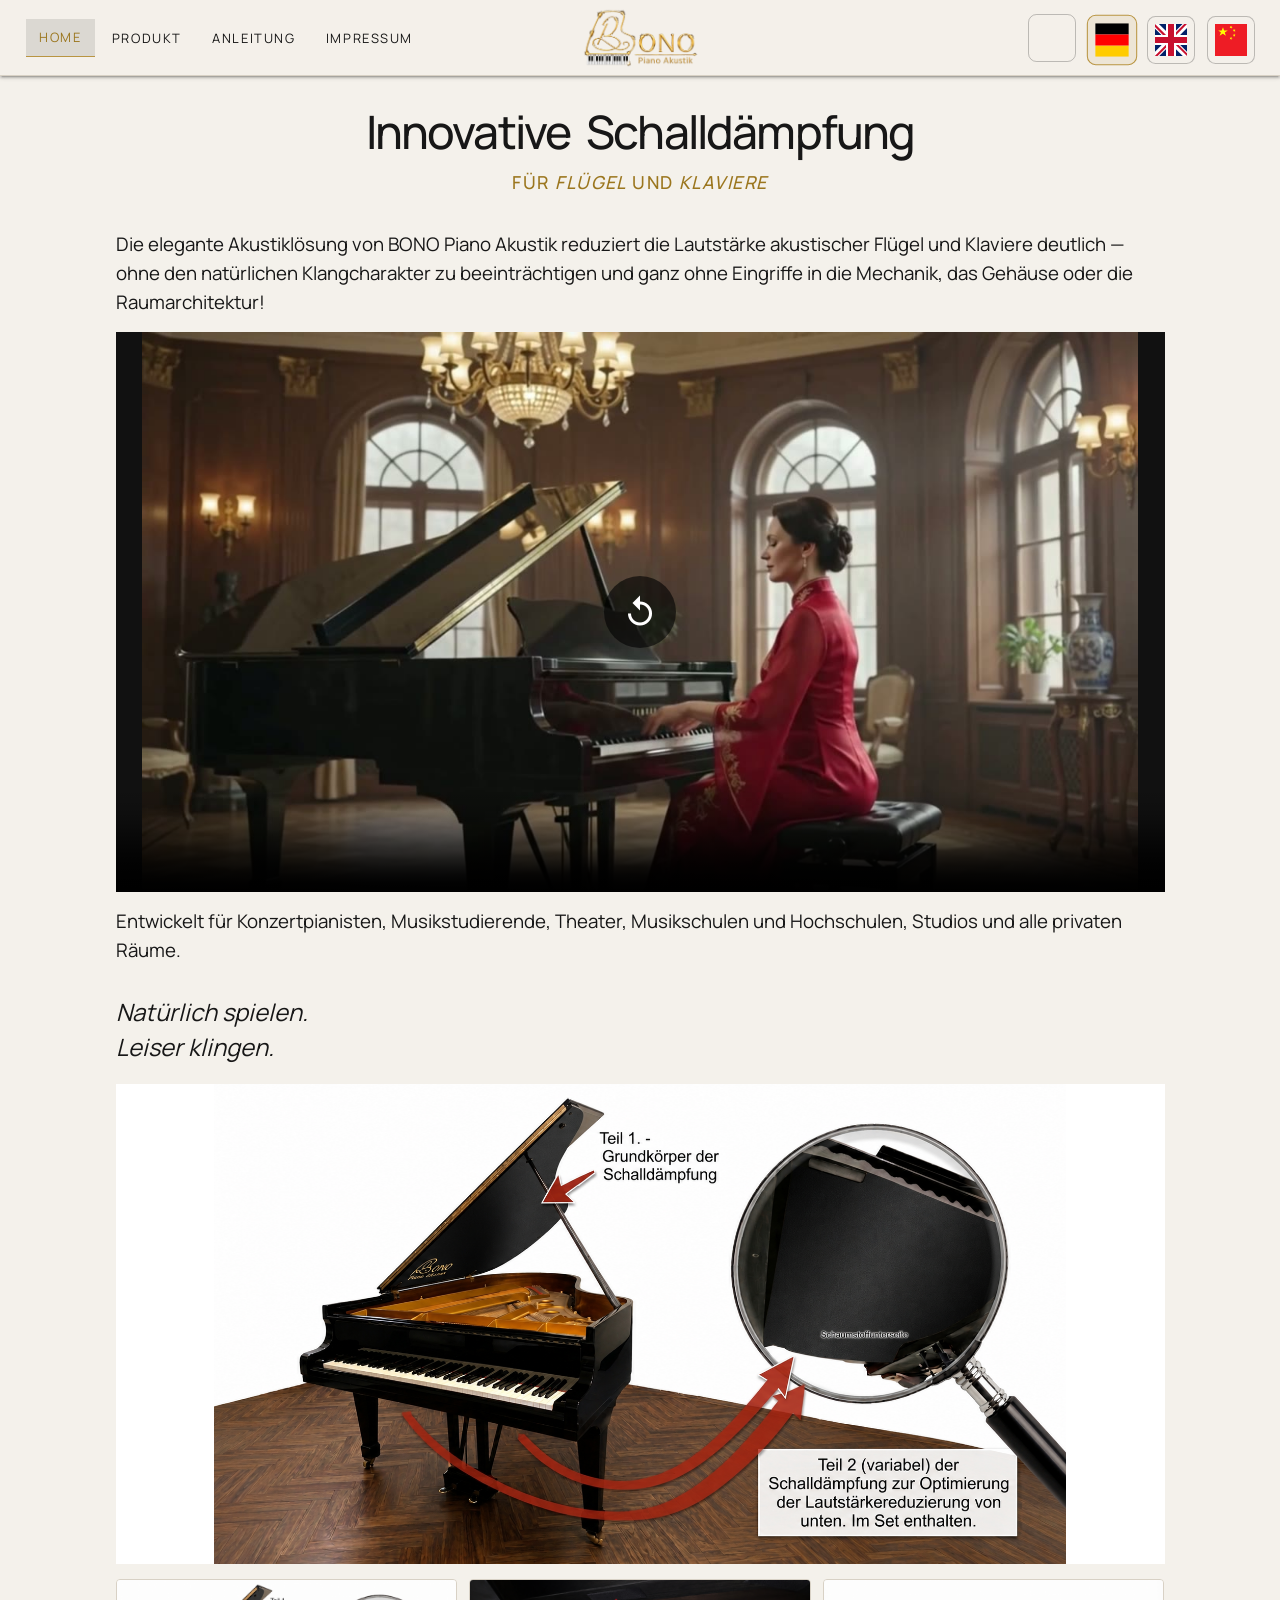
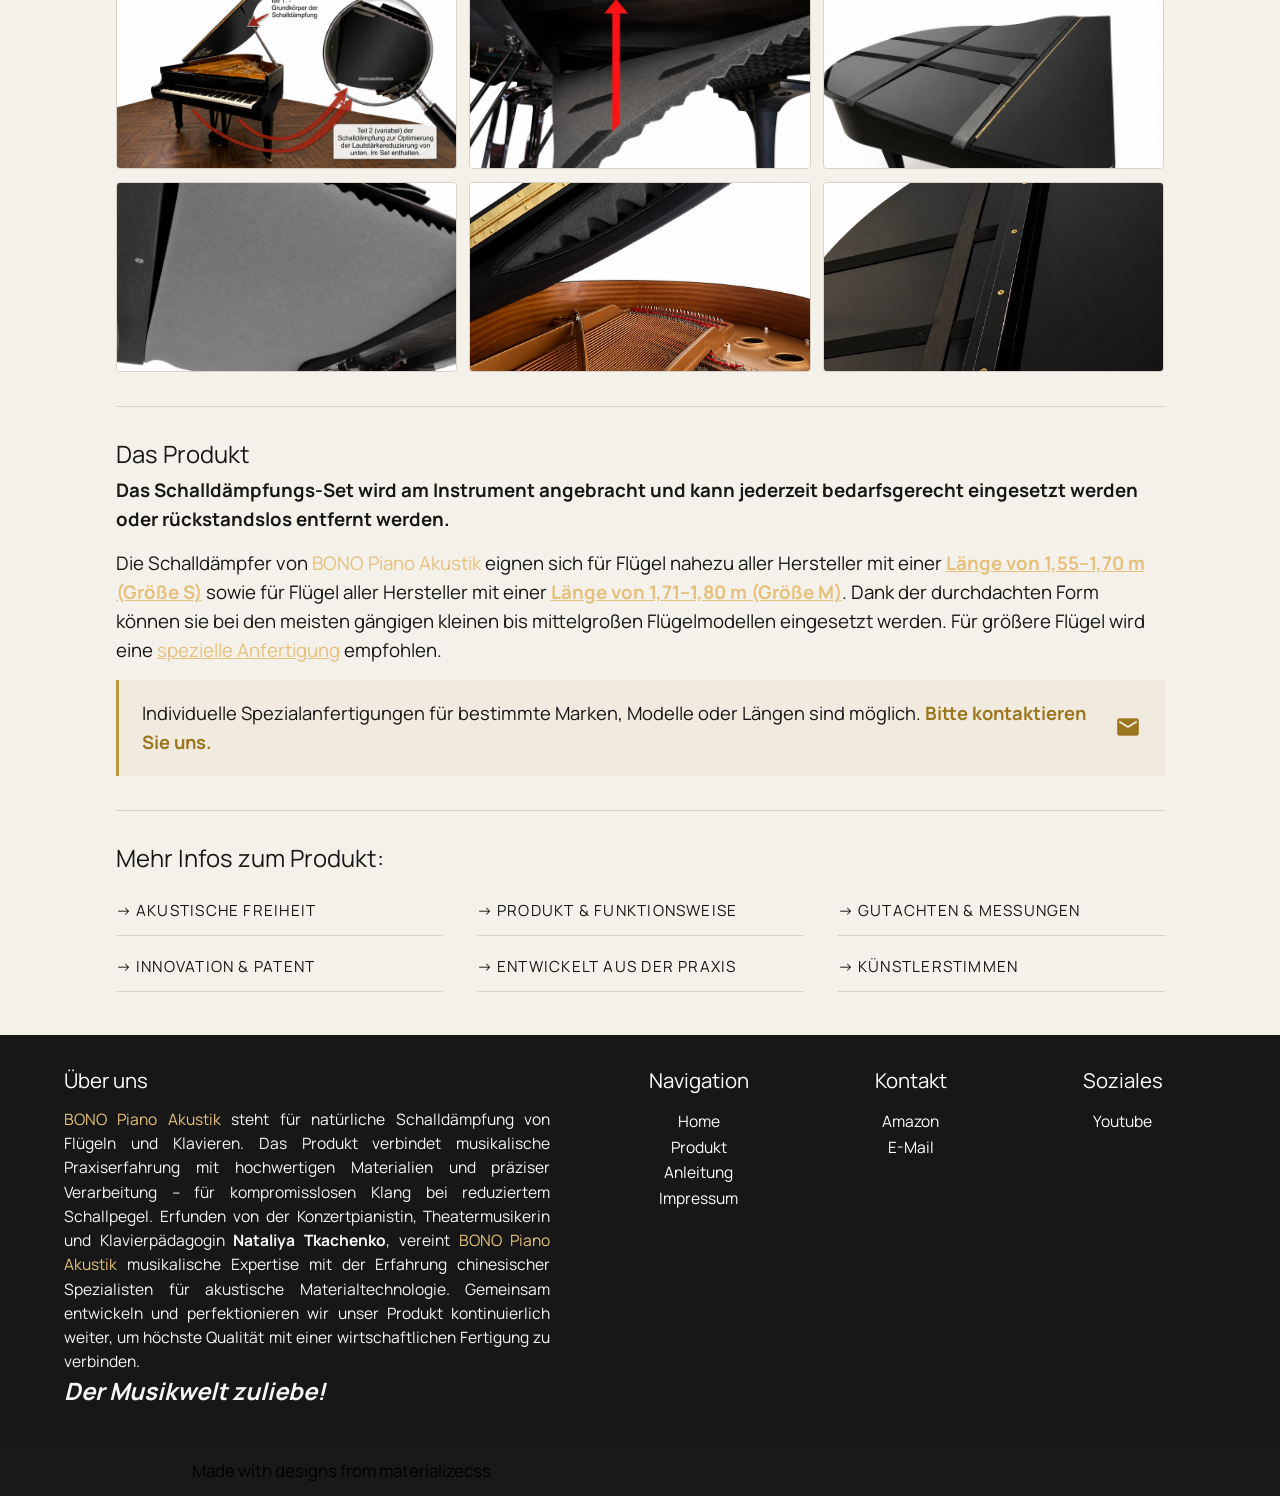
==== commit 613ec7da: "Impressumsinhalt; Fußzeile angepasst" ====
--- a/index.html
+++ b/index.html
@@ -393,7 +393,7 @@
               <li>
                 <a
                   class="white-text"
-                  href="https://www.amazon.de/todo"
+                  href="https://www.amazon.de/"
                   data-i18n="footer.purchase"
                   >Bestellen</a
                 >
@@ -403,15 +403,7 @@
                   class="white-text"
                   href="mailto:info@bonopiano.com"
                   data-i18n="footer.email-info"
-                  >Info-Mail</a
-                >
-              </li>
-              <li>
-                <a
-                  class="white-text"
-                  href="mailto:order@bonopiano.com"
-                  data-i18n="footer.email-purchase"
-                  >Bestell-Mail</a
+                  >E-Mail</a
                 >
               </li>
             </ul>
@@ -425,22 +417,6 @@
                   href="https://www.youtube.com/@NataliyaTkachenko"
                   target="_blank"
                   >Youtube</a
-                >
-              </li>
-              <li>
-                <a
-                  class="white-text"
-                  href="https://www.youtube.com/@NataliyaTkachenko"
-                  target="_blank"
-                  >TikTok</a
-                >
-              </li>
-              <li>
-                <a
-                  class="white-text"
-                  href="https://www.youtube.com/@NataliyaTkachenko"
-                  target="_blank"
-                  >Instagram</a
                 >
               </li>
             </ul>
@@ -457,8 +433,6 @@
     </footer>
     <script>
       document.addEventListener("DOMContentLoaded", function () {
-        var elems = document.querySelectorAll(".sidenav");
-        M.Sidenav.init(elems);
 
         // Initialize modals (gallery handled centrally in js/init.js)
         var modalElems = document.querySelectorAll(".modal");
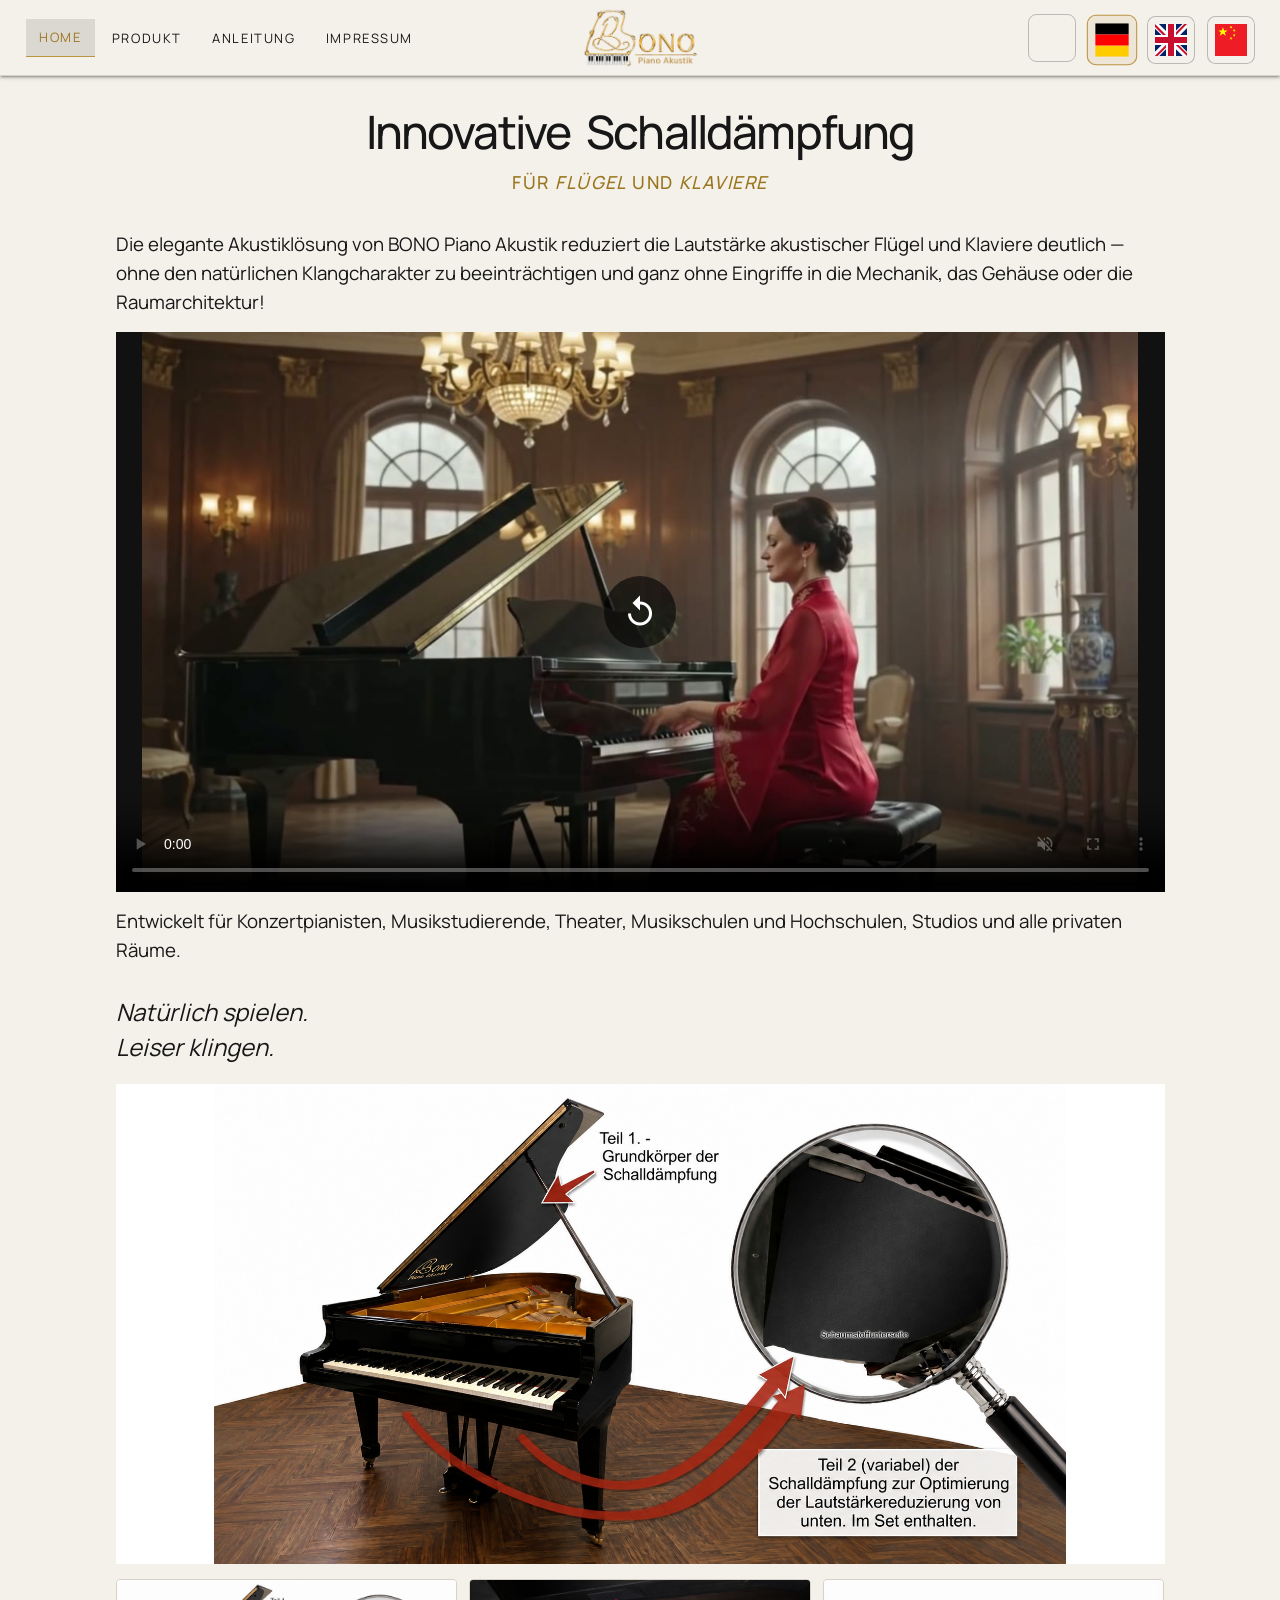
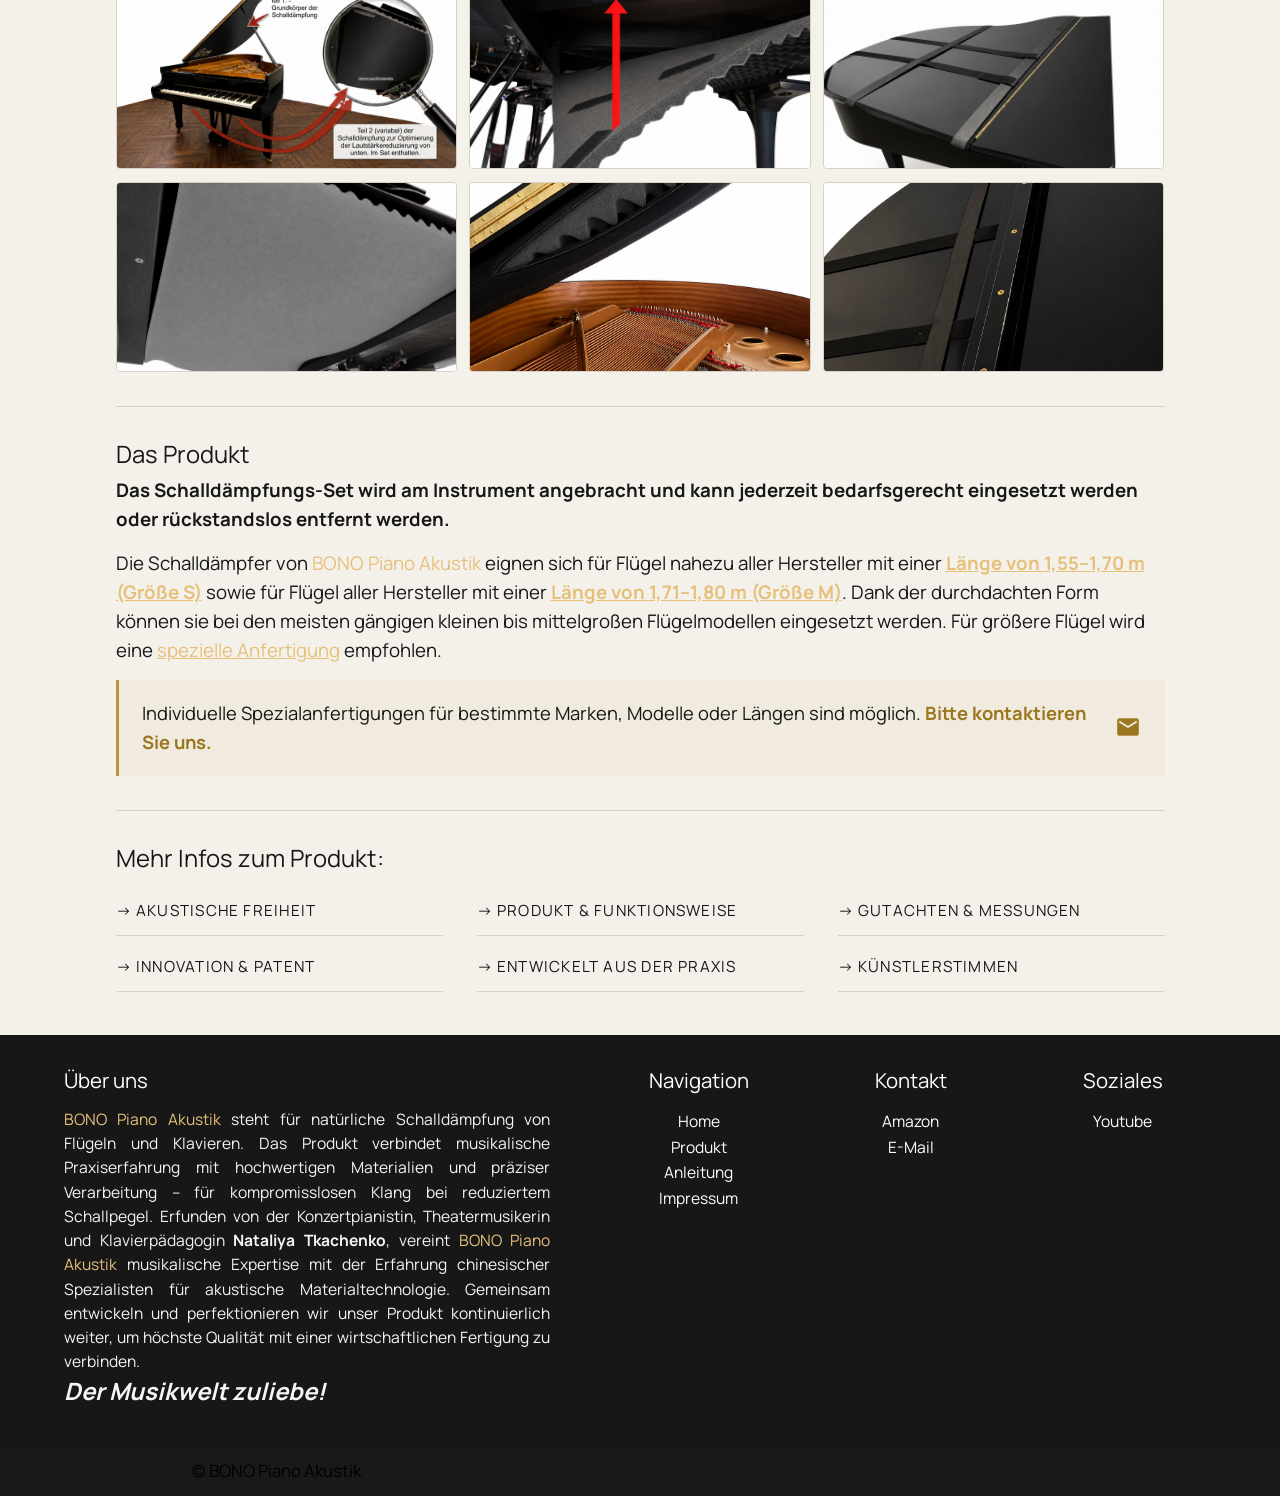
==== commit 223062ff: "Copyright Fußzeile angepasst auf © BONO Piano Akustik" ====
--- a/index.html
+++ b/index.html
@@ -425,10 +425,8 @@
       </div>
       <div class="footer-copyright">
         <div class="container">
-          <a class="black-text text-lighten-3" href="http://materializecss.com"
-            >Made with designs from materializecss</a
-          >
-        </div>
+        <a class="black-text text-lighten-3">© BONO Piano Akustik</a>
+      </div>
       </div>
     </footer>
     <script>
--- a/css/style.css
+++ b/css/style.css
@@ -2067,6 +2067,7 @@
 
 .impressum-page .impressum-layout > h1 {
   margin: 0;
+  text-align: center !important;
   font-size: clamp(3rem, 7vw, 6rem) !important;
   font-weight: 500;
   letter-spacing: -0.05em;
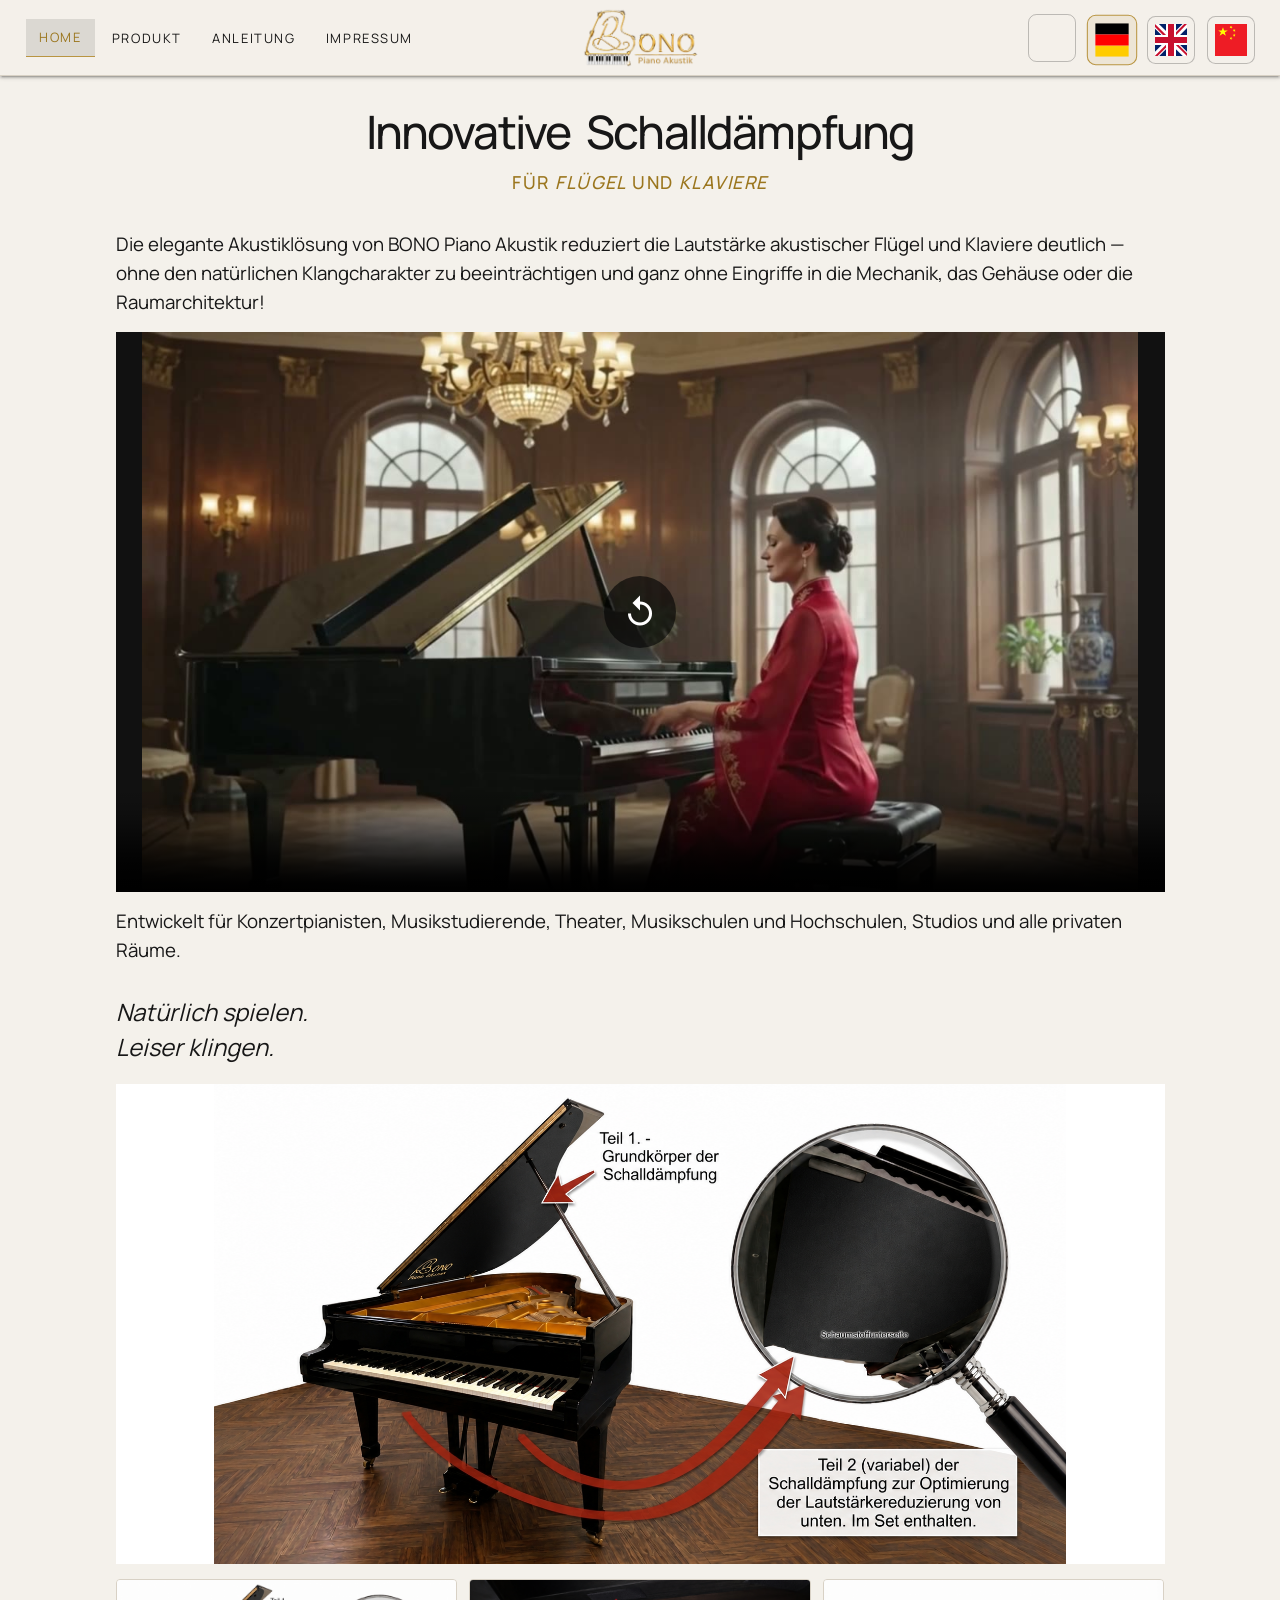
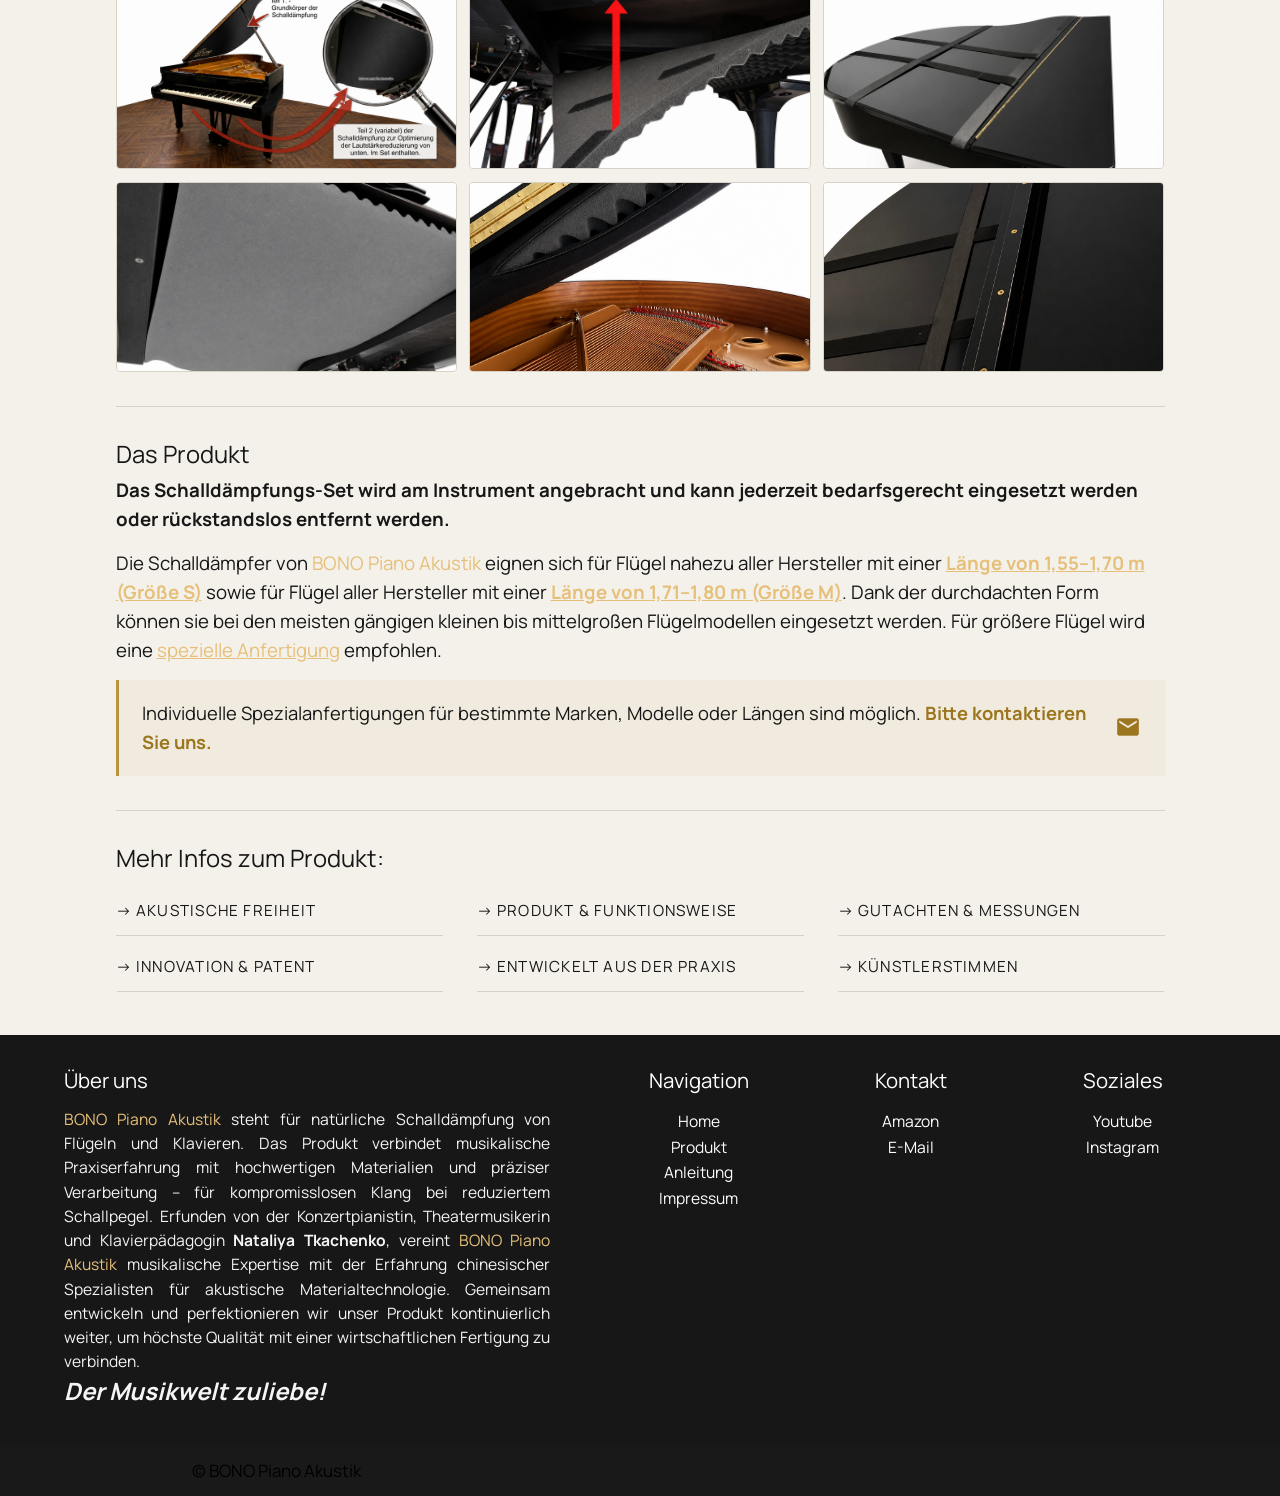
==== commit ab6f051b: "Instagram Link (jetzt korrekt) wieder hinzugefügt" ====
--- a/index.html
+++ b/index.html
@@ -414,11 +414,9 @@
               <li>
                 <a
                   class="white-text"
-                  href="https://www.youtube.com/@NataliyaTkachenko"
-                  target="_blank"
-                  >Youtube</a
-                >
-              </li>
+                  href="https://www.youtube.com/@NataliyaTkachenko"target="_blank">Youtube</a></li>
+              <li><a class="white-text" href="https://www.instagram.com/bonopianoakustik" target="_blank">Instagram</a></li>
+              <!-- TikTok link is currently disabled. -->
             </ul>
           </div>
         </div>
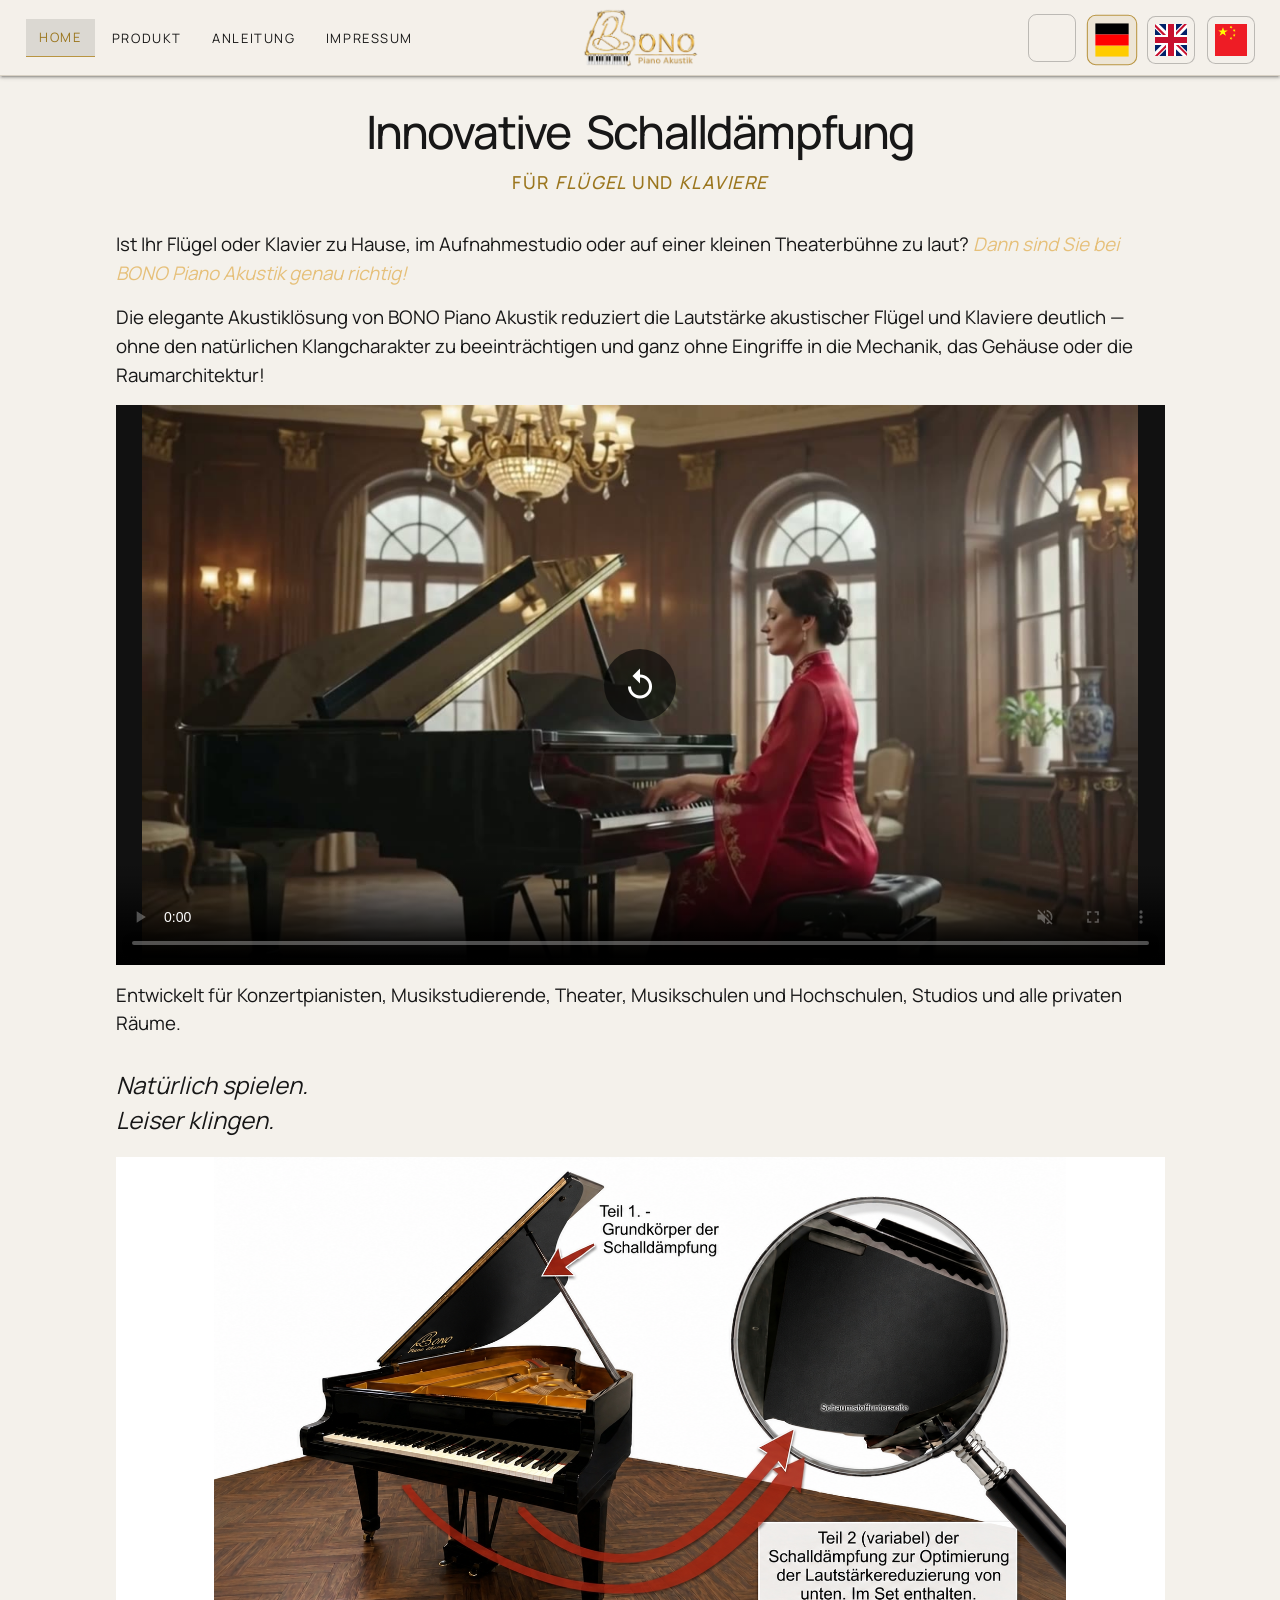
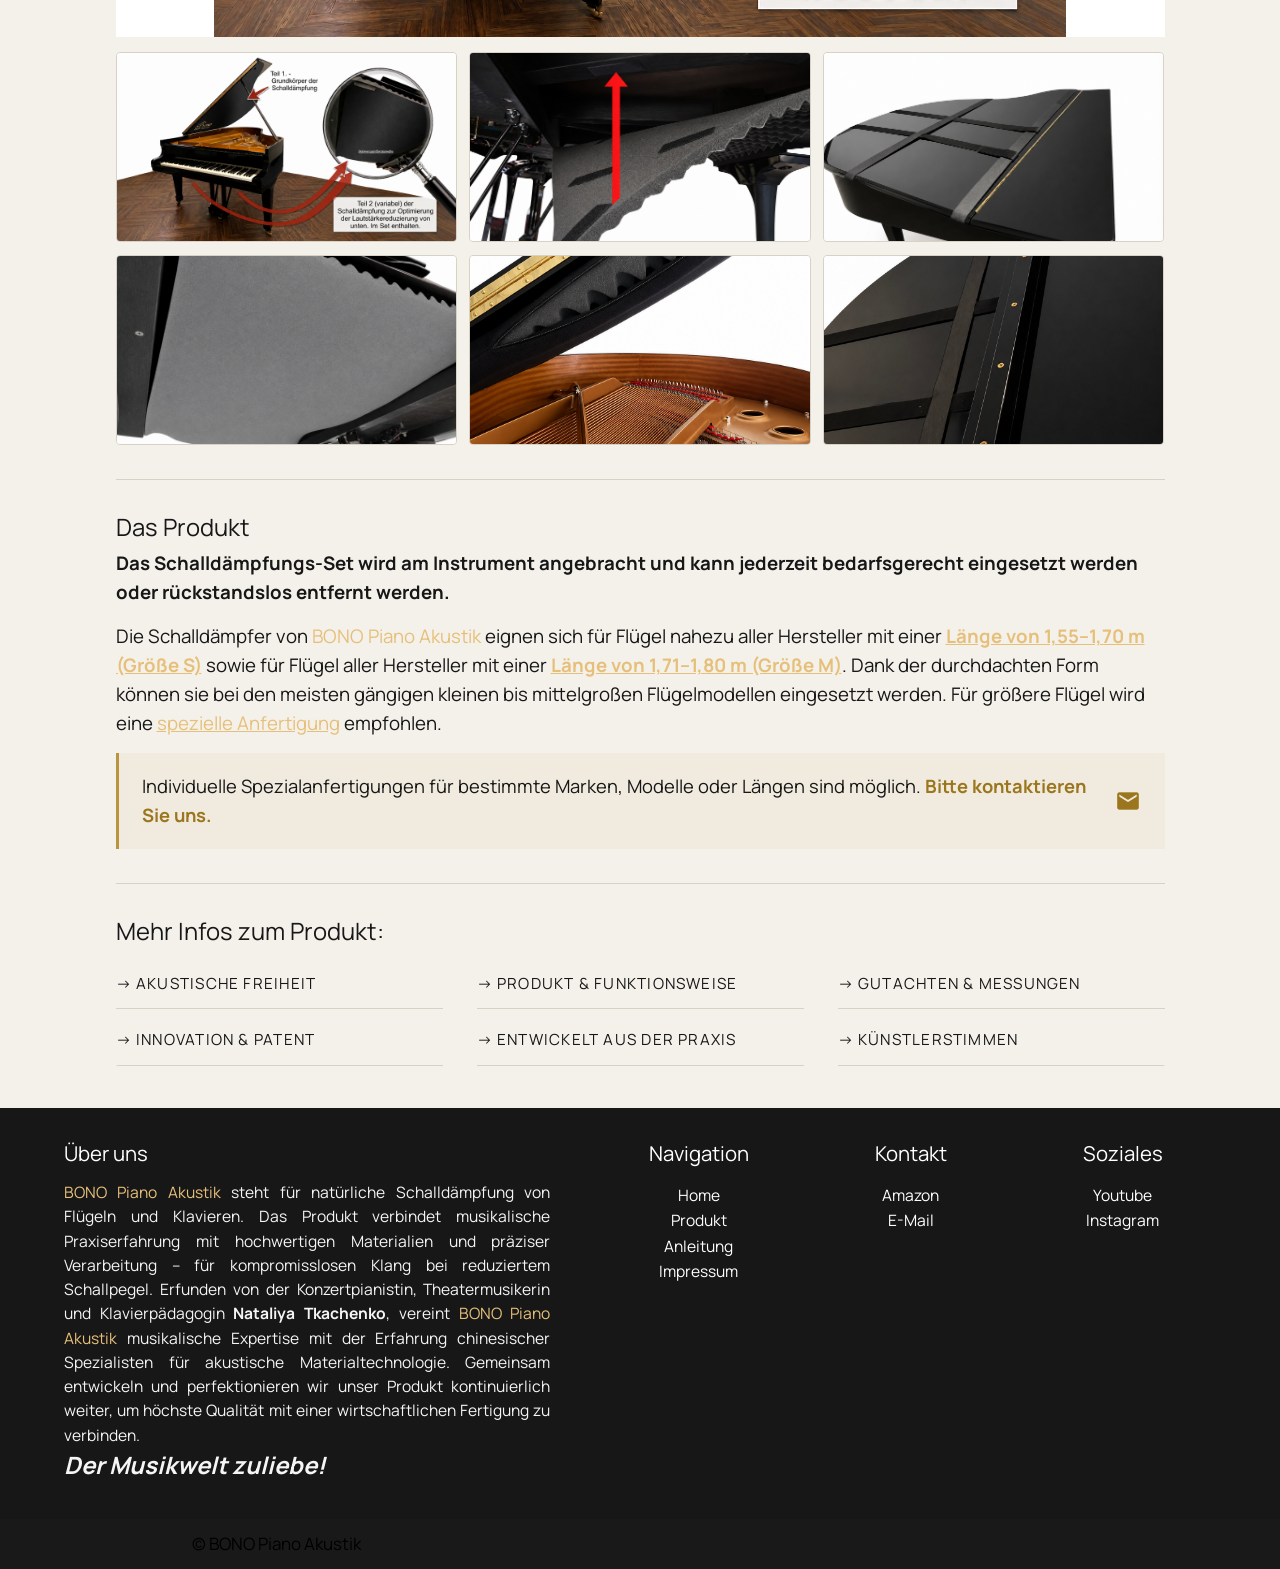
==== commit f3b6bb21: "Home Absatz vorne" ====
--- a/index.html
+++ b/index.html
@@ -125,6 +125,7 @@
       <div class="home-left col s12 m6">
         <div class="container">
           <div class="custom-card">
+            <h4 class="flow-text" data-i18n="index.text0"></h4>
             <h4 class="flow-text" data-i18n="index.text1"></h4>
             <!-- Lokal abspielbares Video -->
             <div
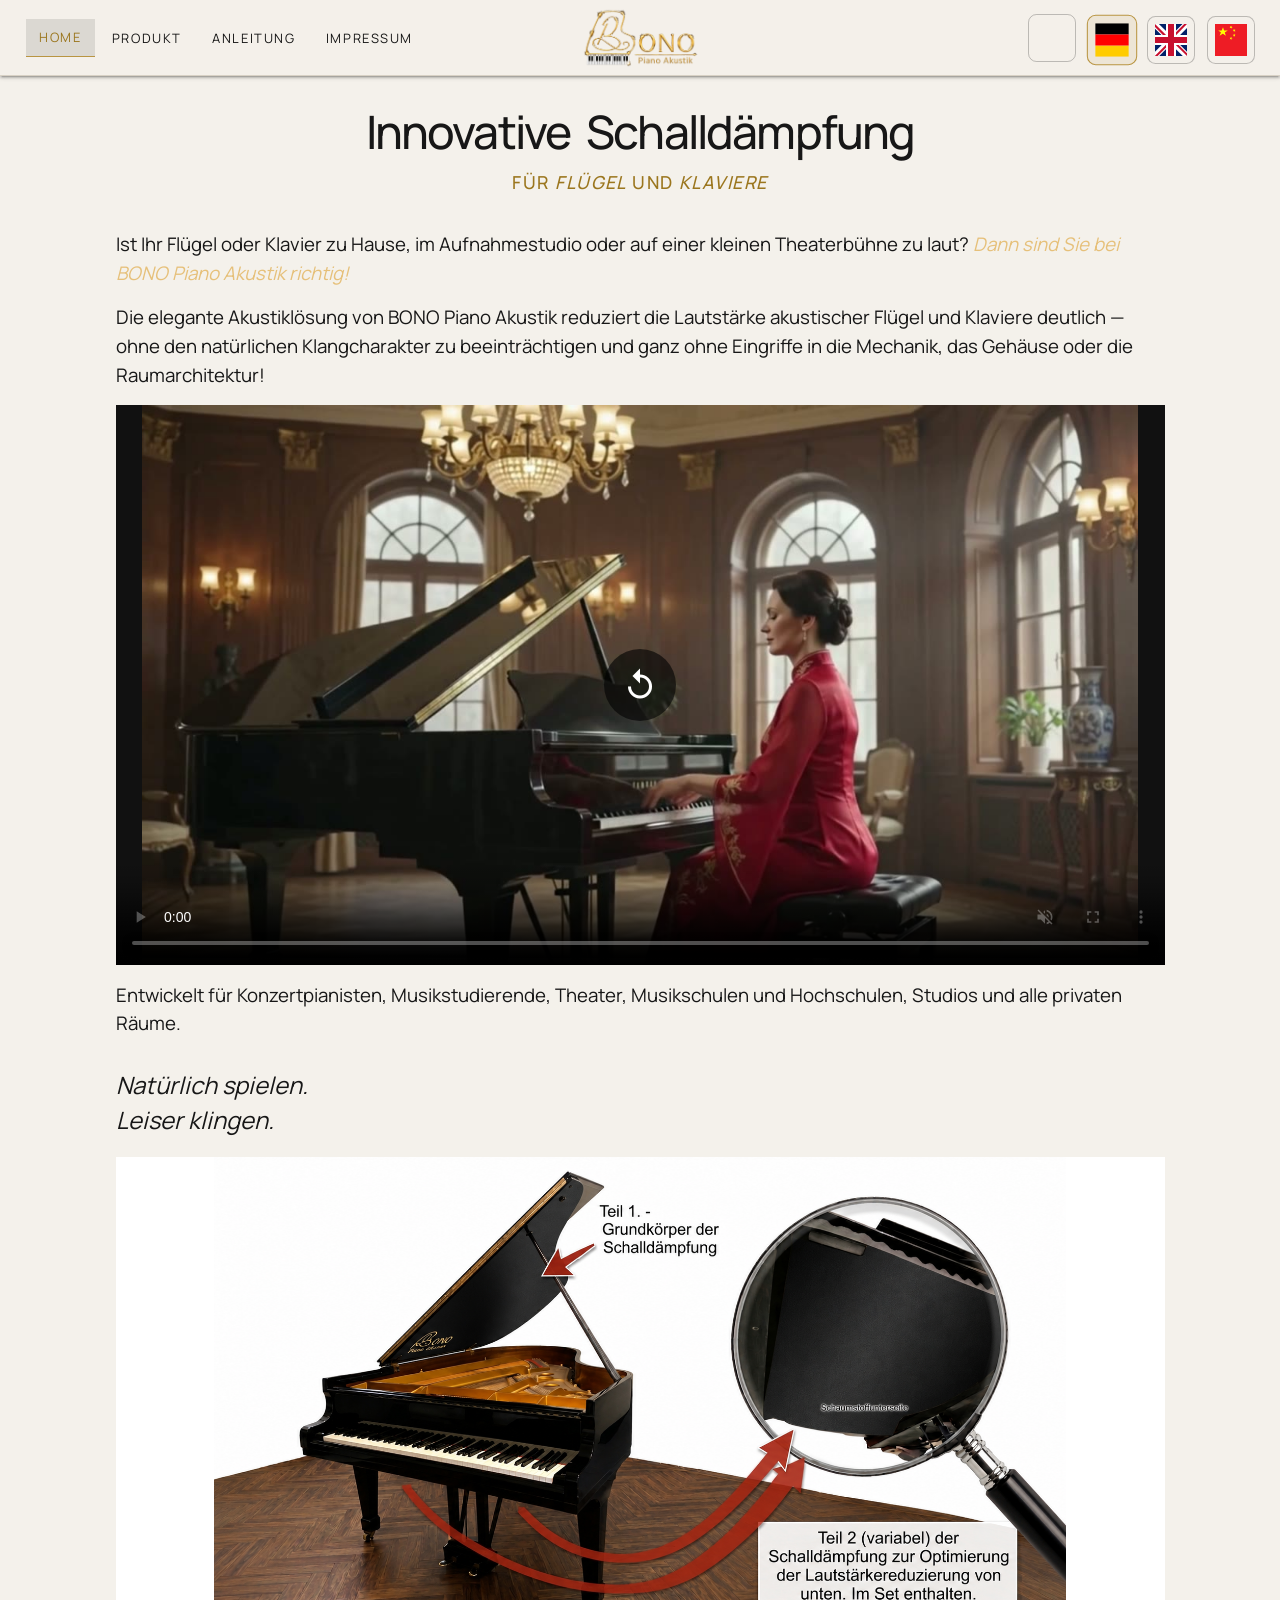
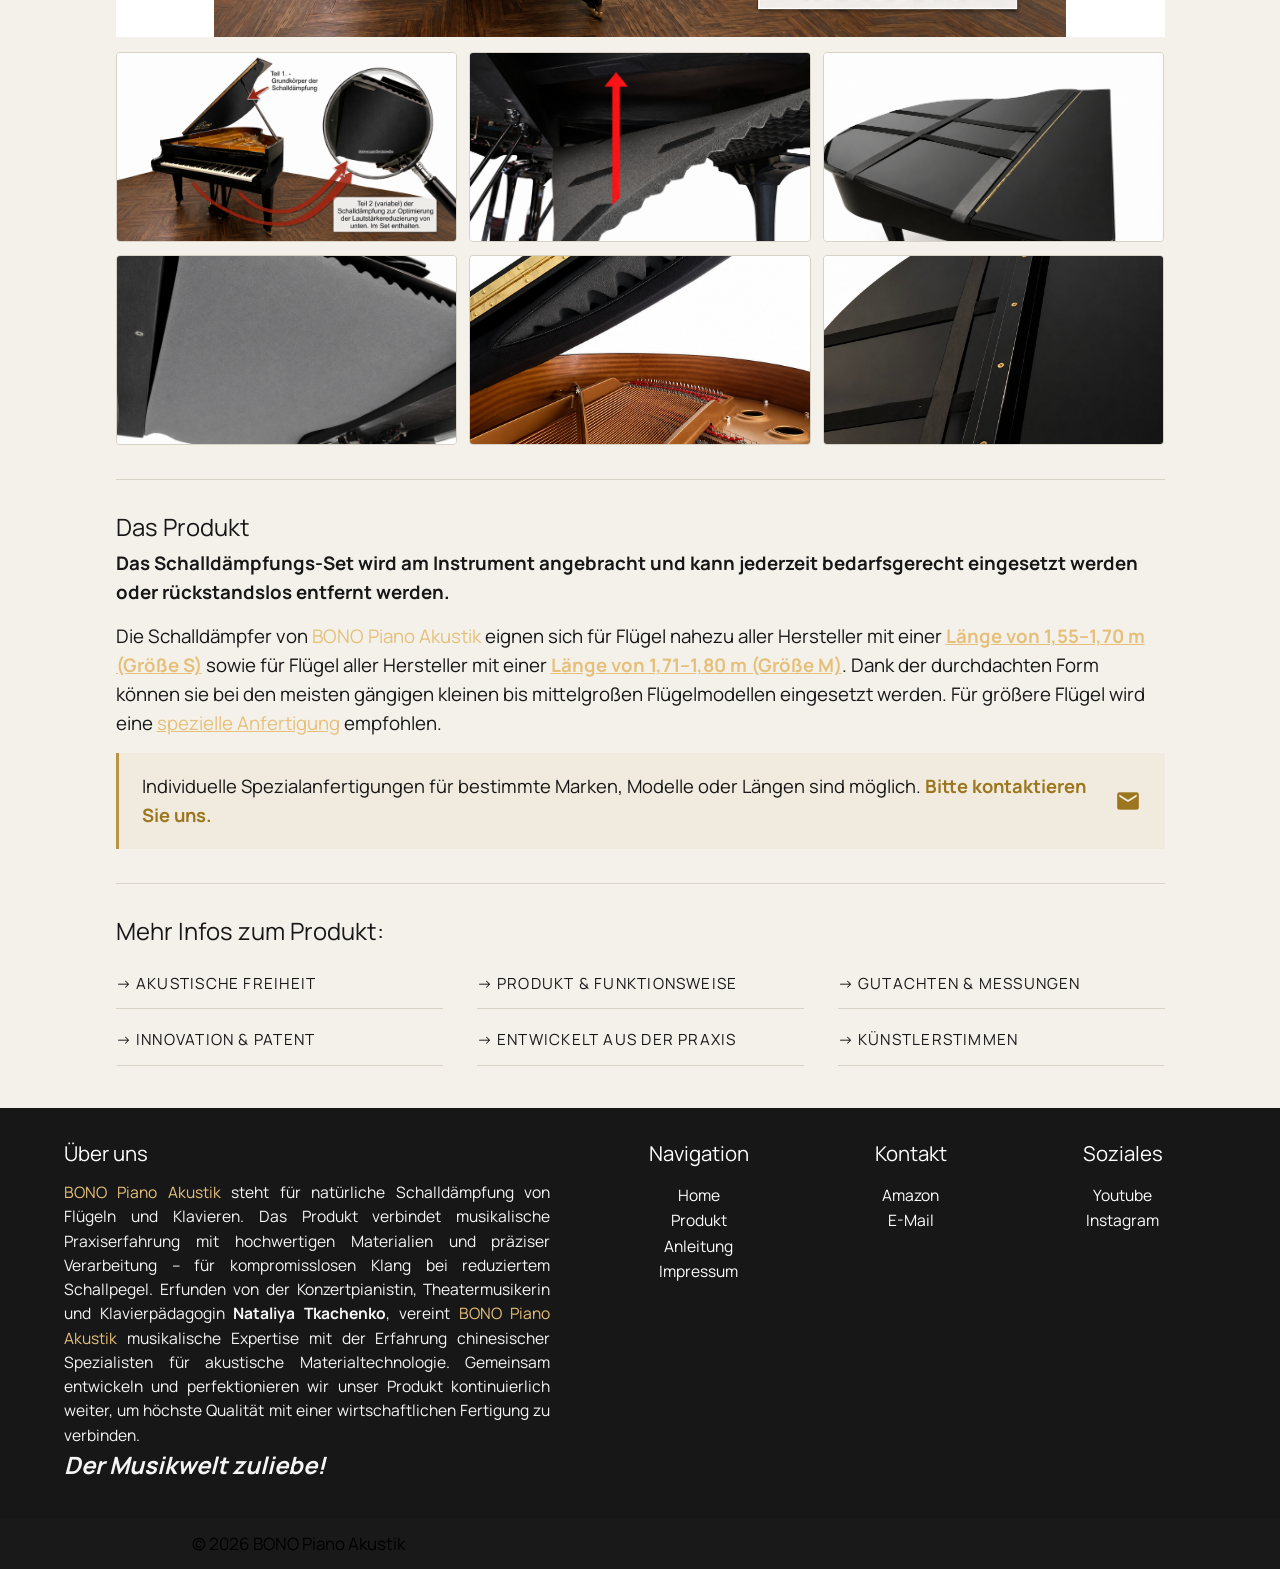
==== commit 3b1b520e: "Fußzeile angepasst mit Datum; neue  Künstlerstimme" ====
--- a/index.html
+++ b/index.html
@@ -424,7 +424,7 @@
       </div>
       <div class="footer-copyright">
         <div class="container">
-        <a class="black-text text-lighten-3">© BONO Piano Akustik</a>
+        <a class="black-text text-lighten-3">© 2026 BONO Piano Akustik</a>
       </div>
       </div>
     </footer>
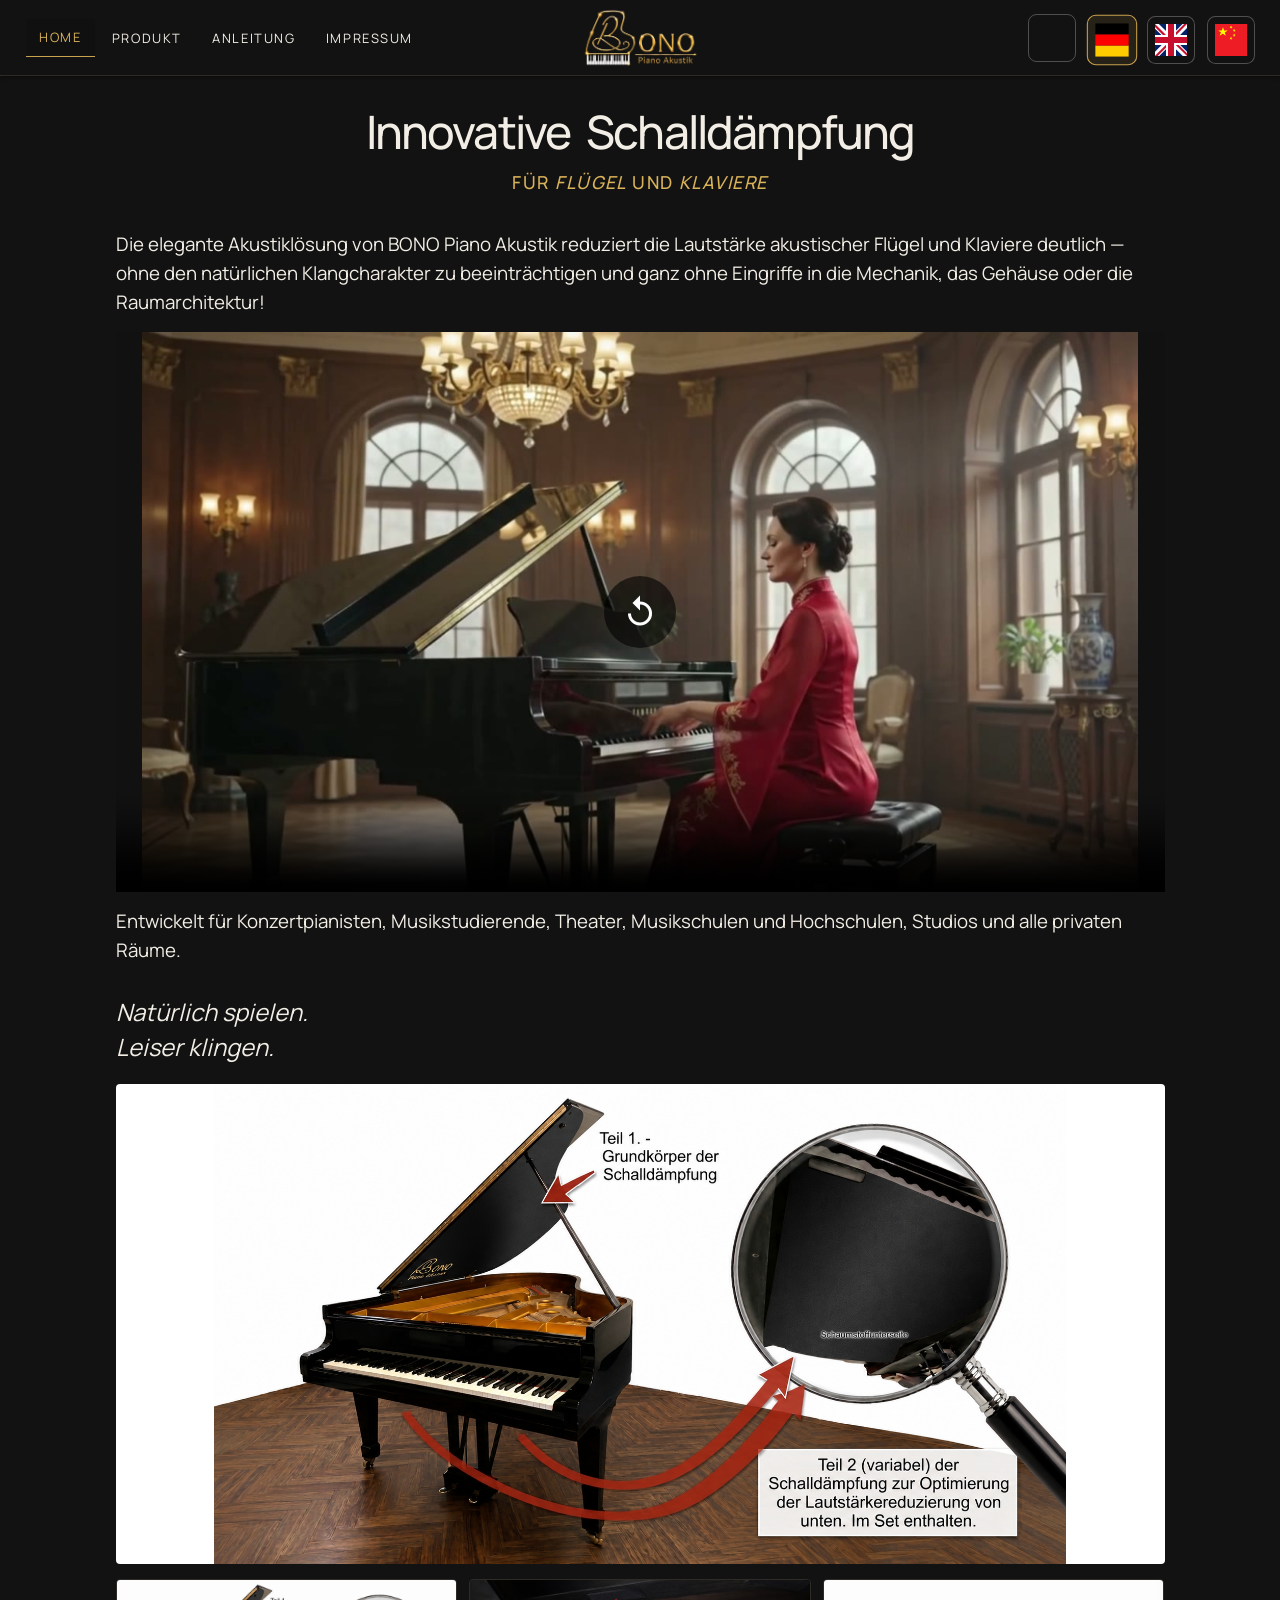
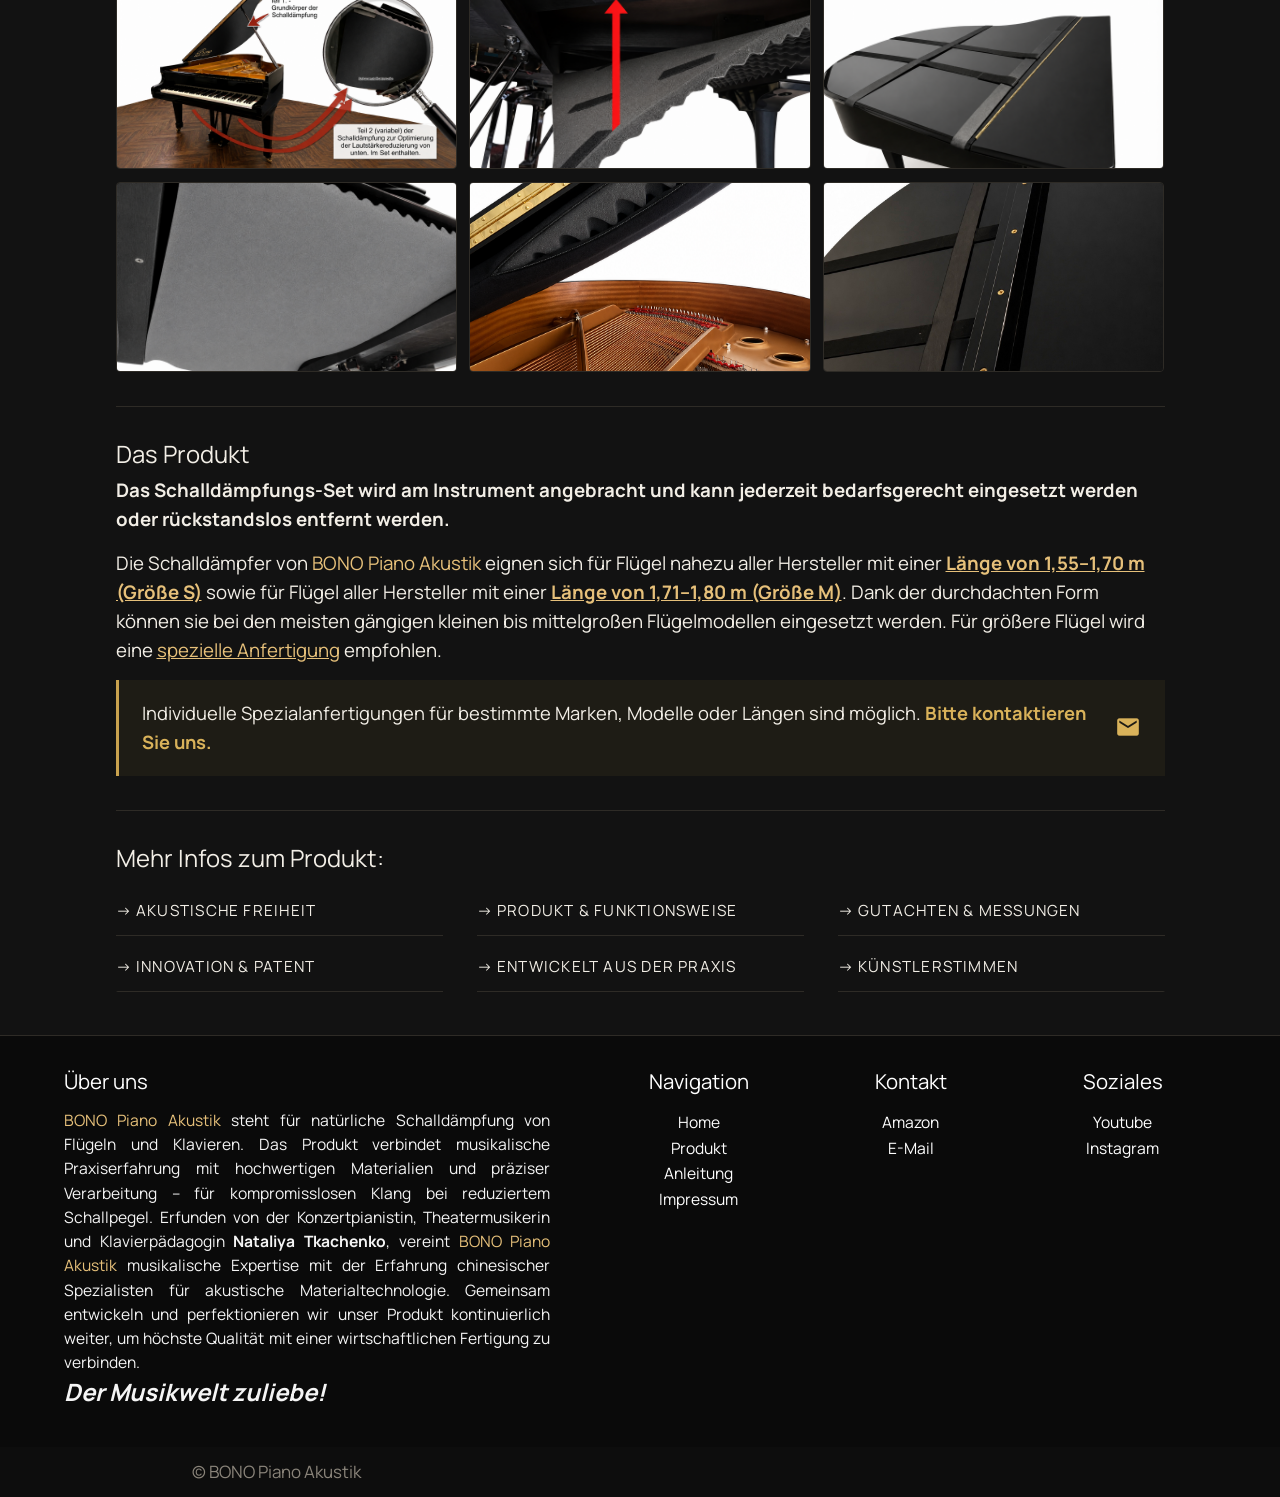
==== commit 631d1cd5: "Outsourcen der Navbar und Footer in eigene Dateien; Meta-File hinzugefügt" ====
--- a/index.html
+++ b/index.html
@@ -4,7 +4,12 @@
     <meta charset="UTF-8" />
     <meta http-equiv="X-UA-Compatible" content="IE=edge" />
     <meta name="viewport" content="width=device-width, initial-scale=1.0" />
-    <title>Bono Piano Akustik</title>
+    <title>BONO Piano Akustik – Schalldämpfung für Flügel &amp; Klaviere</title>
+    <template
+      data-component="meta"
+      data-title="BONO Piano Akustik – Schalldämpfung für Flügel &amp; Klaviere"
+      data-description="Reduzieren Sie die Lautstärke von Flügeln und Klavieren – mit der reversiblen BONO Schalldämpfung. Natürlich spielen, leiser klingen, ohne Umbauten."
+    ></template>
     <link rel="icon" href="favicon.ico" />
     <link
       href="https://fonts.googleapis.com/icon?family=Material+Icons"
@@ -28,82 +33,7 @@
   </head>
 
   <body class="home-page">
-    <nav>
-      <div class="nav-wrapper container">
-        <div class="nav-left">
-          <a
-            href="#"
-            data-target="mobile-demo"
-            class="sidenav-trigger hide-on-large-only"
-            ><i class="material-icons">menu</i></a
-          >
-          <ul id="nav-mobile" class="hide-on-med-and-down">
-            <li class="active"><a href="#" data-i18n="nav.home">Home</a></li>
-            <li><a href="product.html" data-i18n="nav.product">Produkt</a></li>
-            <li>
-              <a href="tutorial.html" data-i18n="nav.anleitung">Anleitung</a>
-            </li>
-            <li>
-              <a href="impressum.html" data-i18n="nav.impressum">Impressum</a>
-            </li>
-          </ul>
-        </div>
-        <a href="index.html" class="brand-logo logo2"></a>
-        <div class="nav-right">
-          <button
-            class="theme-toggle"
-            type="button"
-            aria-label="Dunkles Design aktivieren"
-            aria-pressed="false"
-          >
-            <i class="material-icons" aria-hidden="true">dark_mode</i>
-          </button>
-          <!-- Desktop: Normale Sprachauswahl -->
-          <div class="language-selector hide-on-med-and-down">
-            <button class="lang-button" data-lang="de" aria-label="Deutsch">
-              DE
-            </button>
-            <button class="lang-button" data-lang="en" aria-label="English">
-              EN
-            </button>
-            <button class="lang-button" data-lang="zh" aria-label="中文">
-              ZH
-            </button>
-          </div>
-          <!-- Mobile: Burger-Menu für Sprachen (Materialize dropdown) -->
-          <div class="language-burger hide-on-large-only">
-            <a
-              class="dropdown-trigger language-toggle"
-              href="#!"
-              data-target="language-menu-mobile"
-              aria-label="Sprachen"
-              ><i class="material-icons">language</i></a
-            >
-            <ul id="language-menu-mobile" class="dropdown-content">
-              <li>
-                <a class="lang-button" data-lang="de" aria-label="Deutsch"
-                  >DE</a
-                >
-              </li>
-              <li>
-                <a class="lang-button" data-lang="en" aria-label="English"
-                  >EN</a
-                >
-              </li>
-              <li>
-                <a class="lang-button" data-lang="zh" aria-label="中文">ZH</a>
-              </li>
-            </ul>
-          </div>
-        </div>
-      </div>
-    </nav>
-    <ul class="sidenav" id="mobile-demo">
-      <li><a href="index.html" data-i18n="nav.home">Home</a></li>
-      <li><a href="product.html" data-i18n="nav.product">Produkt</a></li>
-      <li><a href="tutorial.html" data-i18n="nav.anleitung">Anleitung</a></li>
-      <li><a href="impressum.html" data-i18n="nav.impressum">Impressum</a></li>
-    </ul>
+    <div data-component="header"></div>
 
     <!-- Main Site Items -->
     <div class="row">
@@ -125,7 +55,6 @@
       <div class="home-left col s12 m6">
         <div class="container">
           <div class="custom-card">
-            <h4 class="flow-text" data-i18n="index.text0"></h4>
             <h4 class="flow-text" data-i18n="index.text1"></h4>
             <!-- Lokal abspielbares Video -->
             <div
@@ -343,91 +272,7 @@
       </div>
     </div>
 
-    <footer class="page-footer gray">
-      <div class="container">
-        <div class="row">
-          <div class="col l4 s12">
-            <h5 class="gold-text" data-i18n="footer.about">
-              Leiser klingen. Natürlich spielen.
-            </h5>
-            <p class="grey-text text-lighten-4" data-i18n="footer.aboutText">
-              Lorem Ipsum, sol ardet omnibus, asinus tacet.
-            </p>
-          </div>
-          <div class="col l2 s4">
-            <h5 class="gold-text" data-i18n="footer.nav">Navigation</h5>
-            <ul>
-              <li>
-                <a class="white-text" href="index.html" data-i18n="nav.home"
-                  >Home</a
-                >
-              </li>
-              <li>
-                <a
-                  class="white-text"
-                  href="product.html"
-                  data-i18n="nav.product"
-                  >Produkt</a
-                >
-              </li>
-              <li>
-                <a
-                  class="white-text"
-                  href="tutorial.html"
-                  data-i18n="nav.anleitung"
-                  >Anleitung</a
-                >
-              </li>
-              <li>
-                <a
-                  class="white-text"
-                  href="impressum.html"
-                  data-i18n="nav.impressum"
-                  >Impressum</a
-                >
-              </li>
-            </ul>
-          </div>
-          <div class="col l3 s4">
-            <h5 class="gold-text" data-i18n="footer.contact">Kontakt</h5>
-            <ul>
-              <li>
-                <a
-                  class="white-text"
-                  href="https://www.amazon.de/"
-                  data-i18n="footer.purchase"
-                  >Bestellen</a
-                >
-              </li>
-              <li>
-                <a
-                  class="white-text"
-                  href="mailto:info@bonopiano.com"
-                  data-i18n="footer.email-info"
-                  >E-Mail</a
-                >
-              </li>
-            </ul>
-          </div>
-          <div class="col l3 s4">
-            <h5 class="gold-text" data-i18n="footer.social">Social Media</h5>
-            <ul>
-              <li>
-                <a
-                  class="white-text"
-                  href="https://www.youtube.com/@NataliyaTkachenko"target="_blank">Youtube</a></li>
-              <li><a class="white-text" href="https://www.instagram.com/bonopianoakustik" target="_blank">Instagram</a></li>
-              <!-- TikTok link is currently disabled. -->
-            </ul>
-          </div>
-        </div>
-      </div>
-      <div class="footer-copyright">
-        <div class="container">
-        <a class="black-text text-lighten-3">© 2026 BONO Piano Akustik</a>
-      </div>
-      </div>
-    </footer>
+    <div data-component="footer"></div>
     <script>
       document.addEventListener("DOMContentLoaded", function () {
 
@@ -436,6 +281,7 @@
         M.Modal.init(modalElems);
       });
     </script>
+    <script src="js/components.js"></script>
     <script src="js/i18n.js"></script>
     <script src="js/init.js"></script>
     <script>
--- a/css/style.css
+++ b/css/style.css
@@ -409,7 +409,6 @@
   /* Make the opened navigation (sidenav) compact: only as big as the buttons need */
   .sidenav {
     position: absolute !important;
-    top: var(--nav-height) !important;
     left: 1rem !important;
     right: auto !important;
     width: auto !important;
@@ -2246,9 +2245,8 @@
 }
 
 @media (max-width: 800px) {
-  /* Headline wraps on phones: drop the word-gap margin so each line centres exactly */
   .home-page > .row > .container h1.header:first-of-type {
-    margin-right: 0;
+    margin-right: 0.28em;
   }
 }
 
@@ -2789,6 +2787,10 @@
 
 /* Phones */
 @media (max-width: 600px) {
+  .home-page > .row > .container h1.header:first-of-type {
+    margin-bottom: 0.2em;
+  }
+
   .home-page > .row {
     padding: 1.75rem 1rem 3rem;
   }
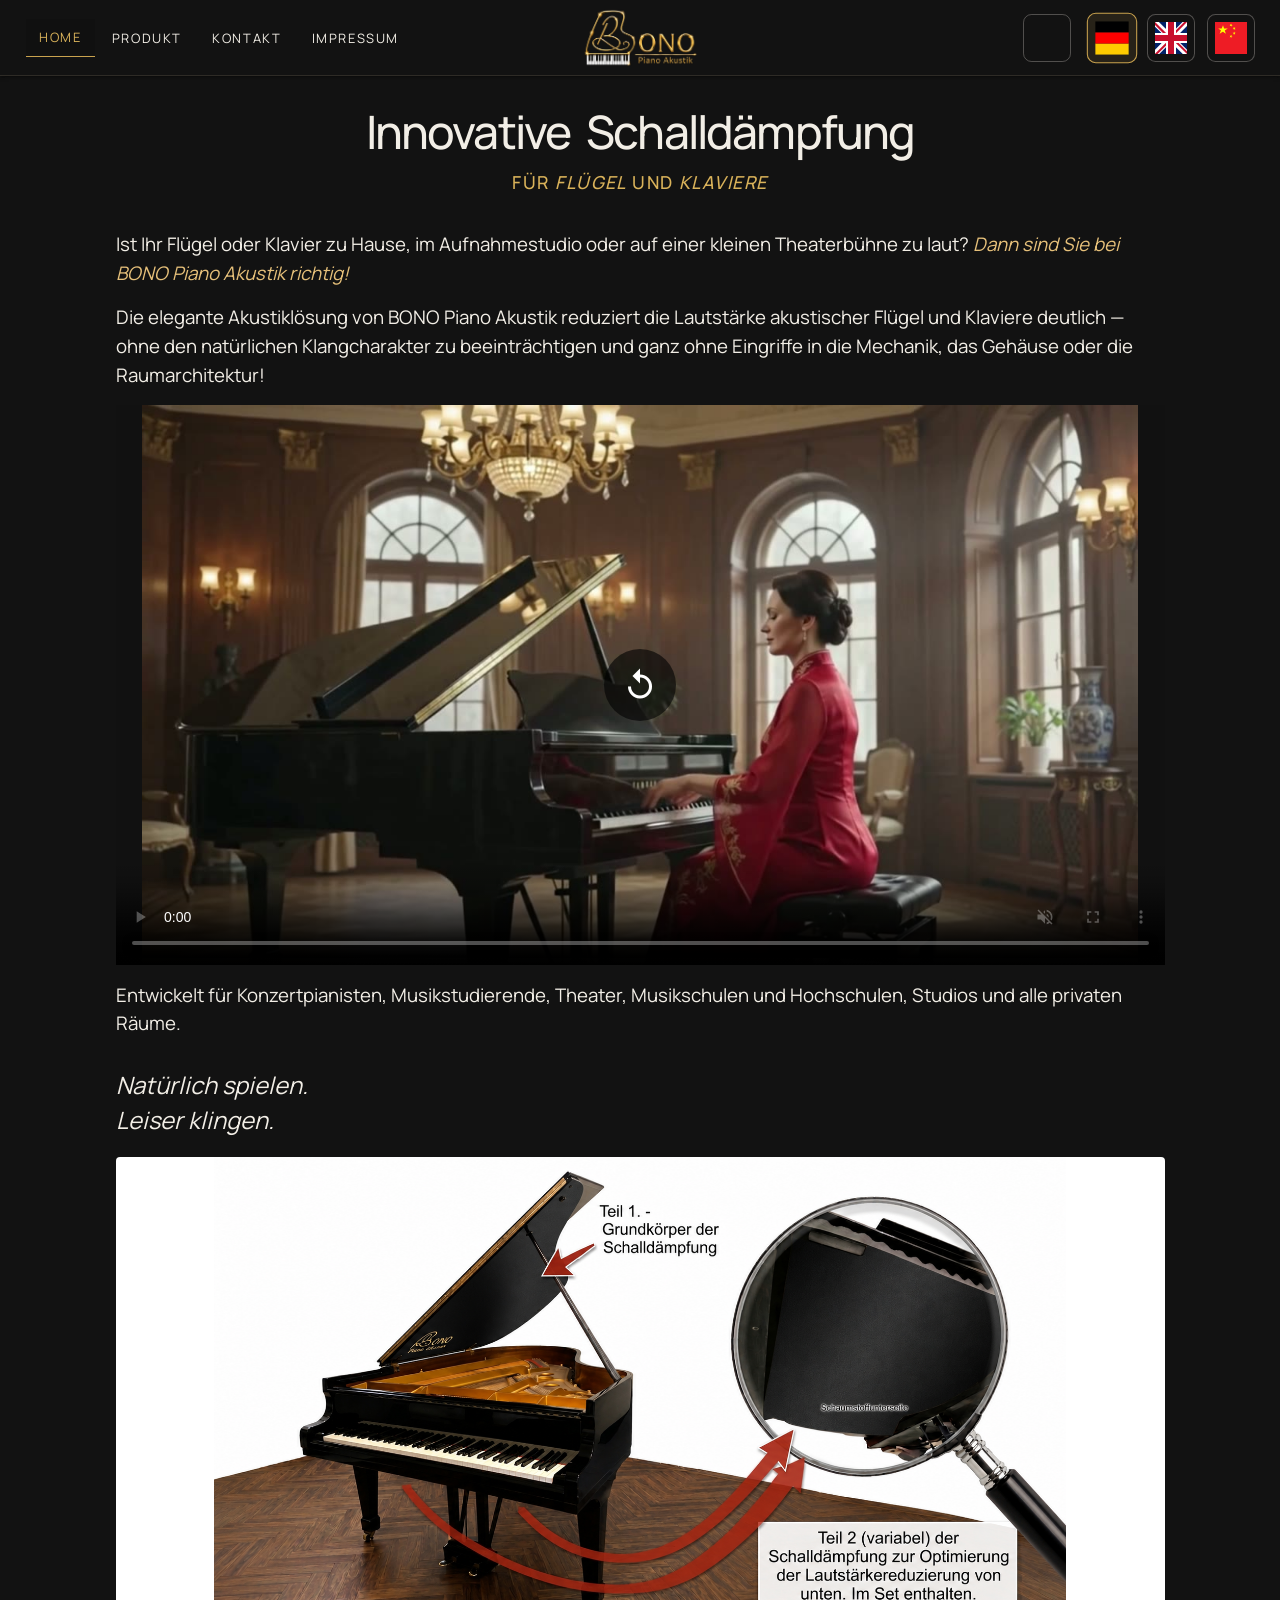
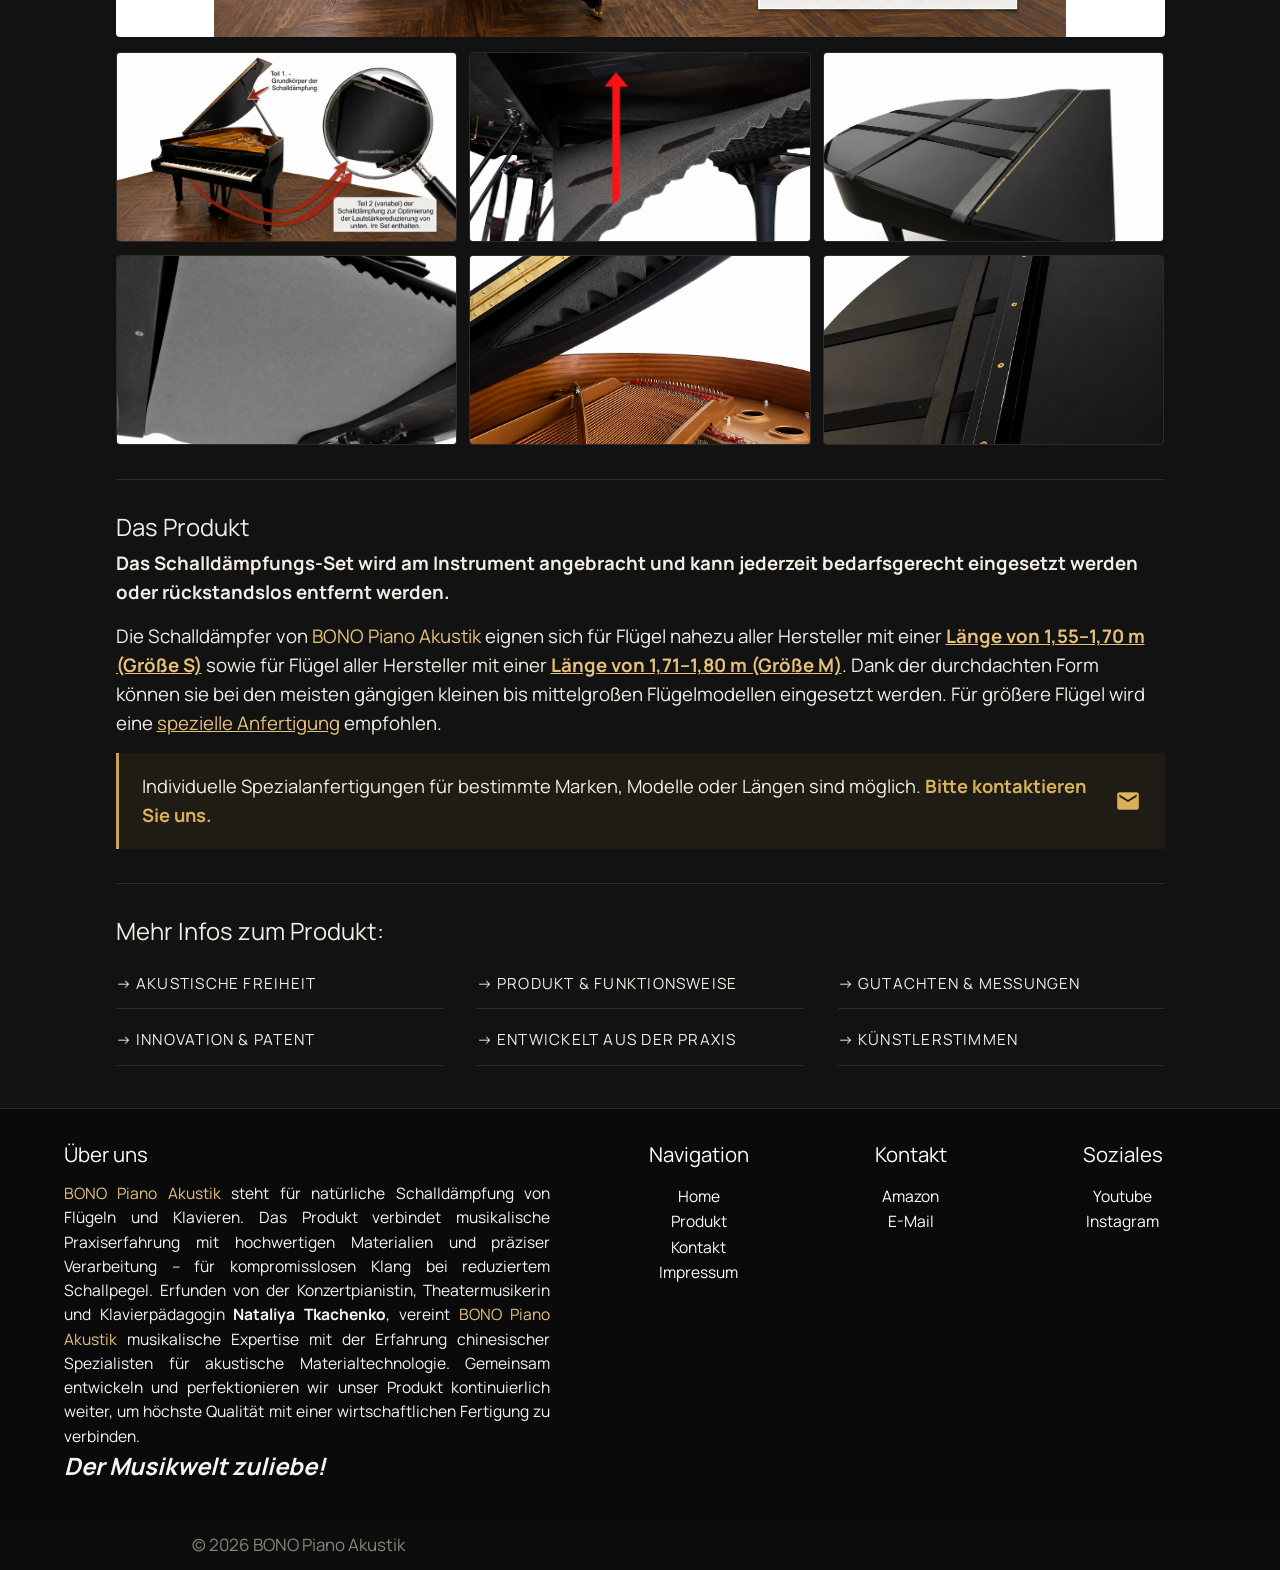
==== commit 831c6d0a: "Merge branch 'main' into 'main'" ====
--- a/index.html
+++ b/index.html
@@ -55,6 +55,7 @@
       <div class="home-left col s12 m6">
         <div class="container">
           <div class="custom-card">
+            <h4 class="flow-text" data-i18n="index.text0"></h4>
             <h4 class="flow-text" data-i18n="index.text1"></h4>
             <!-- Lokal abspielbares Video -->
             <div
--- a/css/style.css
+++ b/css/style.css
@@ -1355,6 +1355,7 @@
   flex-direction: row !important;
   align-items: center !important;
   gap: 0.4rem !important;
+  padding-top: 0 !important;
 }
 
 .product-page nav ul#nav-mobile li,
@@ -1663,7 +1664,7 @@
 
 /* Shared visual language for the supporting pages. */
 .home-page,
-.tutorial-page,
+.contact-page,
 .impressum-page {
   --site-ink: #171717;
   --site-muted: #65635d;
@@ -1674,7 +1675,7 @@
 }
 
 .home-page nav,
-.tutorial-page nav,
+.contact-page nav,
 .impressum-page nav {
   min-height: 76px;
   background: var(--nav-bg) !important;
@@ -1682,7 +1683,7 @@
 }
 
 .home-page nav .nav-wrapper,
-.tutorial-page nav .nav-wrapper,
+.contact-page nav .nav-wrapper,
 .impressum-page nav .nav-wrapper {
   min-height: 76px;
   max-width: 1280px !important;
@@ -1690,7 +1691,7 @@
 }
 
 .home-page nav .brand-logo.logo2,
-.tutorial-page nav .brand-logo.logo2,
+.contact-page nav .brand-logo.logo2,
 .impressum-page nav .brand-logo.logo2 {
   left: 1.5rem;
   transform: translateY(-50%);
@@ -1701,7 +1702,7 @@
 }
 
 .home-page nav ul#nav-mobile,
-.tutorial-page nav ul#nav-mobile,
+.contact-page nav ul#nav-mobile,
 .impressum-page nav ul#nav-mobile {
   flex-direction: row !important;
   align-items: center !important;
@@ -1709,24 +1710,25 @@
 }
 
 .home-page nav .nav-wrapper.container > .nav-left > ul#nav-mobile,
-.tutorial-page nav .nav-wrapper.container > .nav-left > ul#nav-mobile,
+.contact-page nav .nav-wrapper.container > .nav-left > ul#nav-mobile,
 .impressum-page nav .nav-wrapper.container > .nav-left > ul#nav-mobile {
   flex-direction: row !important;
   align-items: center !important;
 }
 
 .home-page nav .language-selector,
-.tutorial-page nav .language-selector,
+.contact-page nav .language-selector,
 .impressum-page nav .language-selector {
   flex-direction: row !important;
   align-items: center !important;
   gap: 0.4rem !important;
+  padding-top: 0 !important;
 }
 
 .home-page nav ul#nav-mobile li,
 .home-page nav ul#nav-mobile li a,
-.tutorial-page nav ul#nav-mobile li,
-.tutorial-page nav ul#nav-mobile li a,
+.contact-page nav ul#nav-mobile li,
+.contact-page nav ul#nav-mobile li a,
 .impressum-page nav ul#nav-mobile li,
 .impressum-page nav ul#nav-mobile li a {
   margin: 0 !important;
@@ -1738,20 +1740,20 @@
 }
 
 .home-page nav ul#nav-mobile li.active a,
-.tutorial-page nav ul#nav-mobile li.active a,
+.contact-page nav ul#nav-mobile li.active a,
 .impressum-page nav ul#nav-mobile li.active a {
   color: var(--accent) !important;
   border-bottom: 1px solid var(--accent-line);
 }
 
 .home-page nav .nav-left,
-.tutorial-page nav .nav-left,
+.contact-page nav .nav-left,
 .impressum-page nav .nav-left {
   margin-left: min(380px, 30vw);
 }
 
 .home-page nav .lang-button,
-.tutorial-page nav .lang-button,
+.contact-page nav .lang-button,
 .impressum-page nav .lang-button {
   border-color: var(--control-line);
   background-color: transparent;
@@ -1759,8 +1761,8 @@
 
 .home-page nav .lang-button:hover,
 .home-page nav .lang-button.active,
-.tutorial-page nav .lang-button:hover,
-.tutorial-page nav .lang-button.active,
+.contact-page nav .lang-button:hover,
+.contact-page nav .lang-button.active,
 .impressum-page nav .lang-button:hover,
 .impressum-page nav .lang-button.active {
   background-color: rgba(185, 149, 66, 0.12);
@@ -2013,44 +2015,174 @@
 }
 
 .home-page .page-footer,
-.tutorial-page .page-footer,
+.contact-page .page-footer,
 .impressum-page .page-footer {
   background: var(--site-ink) !important;
 }
 
-.tutorial-page > .row {
+.contact-page .contact-layout {
   max-width: 1000px;
-  min-height: calc(100vh - 76px);
+  min-height: calc(100vh - 152px);
   margin: 0 auto;
   padding: 7rem 2rem 8rem;
 }
 
-.tutorial-page > .row > .col {
-  float: none;
-  width: 100%;
-  padding: 0;
-}
-
-.tutorial-page .header {
+.contact-page .contact-layout h1.header {
   max-width: 760px;
-  margin: 0 auto 1.2rem;
+  margin: 0 auto 1.5rem;
   color: var(--site-ink) !important;
   text-align: center !important;
-}
-
-.tutorial-page h1.header {
   font-size: clamp(3rem, 7vw, 6rem) !important;
   font-weight: 500;
   letter-spacing: -0.05em;
   line-height: 0.95;
 }
 
-.tutorial-page h2.header {
+.contact-page .contact-intro {
   max-width: 620px;
+  margin: 0 auto 2.5rem;
   color: var(--site-muted) !important;
   font-size: 1.1rem !important;
   font-weight: 400;
-  line-height: 1.6 !important;
+  line-height: 1.7 !important;
+  text-align: center;
+}
+
+.contact-page .contact-grid {
+  display: grid;
+  grid-template-columns: repeat(2, minmax(0, 1fr));
+  gap: 1.25rem;
+}
+
+.contact-page .contact-card {
+  display: flex;
+  flex-direction: column;
+  align-items: flex-start;
+  padding: 1.75rem;
+  border: 1px solid var(--site-line);
+  border-radius: 12px;
+  background: rgba(255, 255, 255, 0.025);
+}
+
+.contact-page .contact-card h2 {
+  margin: 0 0 0.75rem;
+  color: var(--site-ink);
+  font-size: 1.35rem;
+  font-weight: 600;
+}
+
+.contact-page .contact-card p {
+  margin: 0 0 1.25rem;
+  color: var(--site-muted);
+  font-size: 1rem;
+  line-height: 1.7;
+}
+
+.contact-page .contact-email,
+.contact-page .contact-related-link {
+  display: inline-flex;
+  align-self: center;
+  align-items: center;
+  gap: 0.5rem;
+  margin-top: 0.35rem;
+  color: var(--accent);
+  font-weight: 600;
+  text-align: center;
+  text-decoration: none;
+}
+
+.contact-page .contact-email span,
+.contact-page .contact-related-link {
+  text-decoration: underline;
+  text-decoration-color: var(--accent-line);
+  text-underline-offset: 0.2em;
+}
+
+.contact-page .contact-email-address {
+  align-self: center;
+  margin-top: 0.45rem;
+  color: var(--site-muted);
+  text-align: center;
+}
+
+.contact-page .contact-social-card {
+  display: grid;
+  grid-column: 1 / -1;
+  grid-template-columns: minmax(0, 1fr) minmax(280px, 0.8fr);
+  align-items: center;
+  gap: 1.5rem;
+}
+
+.contact-page .contact-social-card > div {
+  display: flex;
+  flex-direction: column;
+  align-items: flex-start;
+}
+
+.contact-page .contact-social-links {
+  display: flex;
+  flex-wrap: wrap;
+  align-items: center;
+  justify-content: center;
+  gap: 0.75rem;
+  align-self: center;
+  margin-top: 0.35rem;
+}
+
+.contact-page .contact-social-links .contact-related-link {
+  align-self: auto;
+  margin: 0;
+  white-space: nowrap;
+}
+
+.contact-page .contact-social-divider {
+  width: 1px;
+  height: 1.2em;
+  background: var(--site-line);
+}
+
+.contact-page .contact-social-preview {
+  position: relative;
+  display: block;
+  overflow: hidden;
+  border-radius: 8px;
+  color: #fff;
+  line-height: 0;
+}
+
+.contact-page .contact-social-preview img {
+  display: block;
+  width: 100%;
+  aspect-ratio: 16 / 9;
+  object-fit: cover;
+  transition: transform 0.2s ease;
+}
+
+.contact-page .contact-social-preview:hover img {
+  transform: scale(1.03);
+}
+
+.contact-page .contact-social-preview > .material-icons {
+  position: absolute;
+  top: 50%;
+  left: 50%;
+  transform: translate(-50%, -50%);
+  color: #fff;
+  font-size: 3.5rem;
+  line-height: 1;
+  text-shadow: 0 2px 8px rgba(0, 0, 0, 0.8);
+}
+
+.contact-page .contact-social-preview-label {
+  position: absolute;
+  right: 0;
+  bottom: 0;
+  left: 0;
+  padding: 0.75rem 1rem;
+  background: linear-gradient(transparent, rgba(0, 0, 0, 0.8));
+  color: #fff;
+  line-height: 1.4;
+  text-align: center;
 }
 
 .impressum-page .impressum-layout {
@@ -2124,13 +2256,13 @@
 
 @media (max-width: 800px) {
   .home-page nav .nav-wrapper,
-  .tutorial-page nav .nav-wrapper,
+  .contact-page nav .nav-wrapper,
   .impressum-page nav .nav-wrapper {
     padding: 0 0.75rem !important;
   }
 
   .home-page nav .brand-logo.logo2,
-  .tutorial-page nav .brand-logo.logo2,
+  .contact-page nav .brand-logo.logo2,
   .impressum-page nav .brand-logo.logo2 {
     left: 4.5rem;
     transform: translateY(-50%);
@@ -2139,7 +2271,7 @@
   }
 
   .home-page nav .nav-left,
-  .tutorial-page nav .nav-left,
+  .contact-page nav .nav-left,
   .impressum-page nav .nav-left {
     margin-left: 0;
   }
@@ -2195,9 +2327,29 @@
     gap: 0;
   }
 
-  .tutorial-page > .row {
+  .contact-page .contact-layout {
     min-height: calc(100vh - 76px);
     padding: 5rem 1rem 6rem;
+  }
+
+  .contact-page .contact-grid {
+    grid-template-columns: 1fr;
+  }
+
+  .contact-page .contact-social-card {
+    grid-column: auto;
+    grid-template-columns: 1fr;
+  }
+
+  .contact-page .contact-social-links {
+    display: grid;
+    grid-template-columns: minmax(0, 1fr) 1px minmax(0, 1fr);
+    gap: 0.5rem;
+  }
+
+  .contact-page .contact-social-links .contact-related-link {
+    font-size: 0.82rem;
+    white-space: normal;
   }
 
   .impressum-page .impressum-layout {
@@ -2234,10 +2386,6 @@
   font-size: 0.9rem;
 }
 
-.tutorial-page h2.header {
-  font-size: 1.25rem !important;
-}
-
 .impressum-page .impressum-note,
 .impressum-page .impressum-card p,
 .impressum-page .impressum-card a {
@@ -2255,9 +2403,10 @@
   display: inline-flex;
   align-items: center;
   justify-content: center;
+  box-sizing: border-box;
   width: 2.8rem;
   height: 2.8rem;
-  margin-right: 0.4rem;
+  margin-right: 0.7rem;
   padding: 0;
   border: 1px solid var(--control-line);
   border-radius: 0.5rem;
@@ -2300,7 +2449,7 @@
 }
 
 [data-theme="dark"] .home-page,
-[data-theme="dark"] .tutorial-page,
+[data-theme="dark"] .contact-page,
 [data-theme="dark"] .impressum-page {
   --site-ink: #f2eee6;
   --site-muted: #b5aea2;
@@ -2348,7 +2497,7 @@
 @media (max-width: 800px) {
   /* Header logo centred between the menu button and the controls */
   .product-page nav .brand-logo.logo2,
-  .tutorial-page nav .brand-logo.logo2,
+  .contact-page nav .brand-logo.logo2,
   .impressum-page nav .brand-logo.logo2 {
     left: 50%;
     transform: translate(-50%, -50%);
@@ -2464,18 +2613,18 @@
     padding: 6px 8px;
   }
 
-  /* Tutorial and Impressum: centred titles, readable sizes */
-  .tutorial-page > .row {
+  /* Contact and Impressum: readable page spacing on smaller screens */
+  .contact-page .contact-layout {
     padding: 3.5rem 1rem 4rem;
     min-height: 0;
   }
 
-  .tutorial-page h1.header {
+  .contact-page .contact-layout h1.header {
     font-size: 2.4rem !important;
   }
 
-  .tutorial-page h2.header {
-    font-size: 1.05rem !important;
+  .contact-page .contact-card {
+    padding: 1.25rem;
   }
 
   .impressum-page .impressum-layout {
@@ -2711,20 +2860,7 @@
   max-width: 640px;
 }
 
-/* Tutorial and Impressum */
-.tutorial-page > .row {
-  min-height: 0;
-  padding: 4rem 1.5rem 4.5rem;
-}
-
-.tutorial-page h1.header {
-  font-size: clamp(2.4rem, 5vw, 4rem) !important;
-}
-
-.tutorial-page h2.header {
-  font-size: 1.1rem !important;
-}
-
+/* Impressum */
 .impressum-page .impressum-layout {
   padding: 3rem 1.5rem 3.5rem;
 }
@@ -2874,11 +3010,11 @@
     width: 100%;
   }
 
-  .tutorial-page > .row {
+  .contact-page .contact-layout {
     padding: 2.5rem 1rem 3rem;
   }
 
-  .tutorial-page h1.header,
+  .contact-page .contact-layout h1.header,
   .impressum-page .impressum-layout > h1 {
     font-size: 2rem !important;
   }
@@ -2907,7 +3043,7 @@
 nav .nav-wrapper,
 .product-page nav .nav-wrapper,
 .home-page nav .nav-wrapper,
-.tutorial-page nav .nav-wrapper,
+.contact-page nav .nav-wrapper,
 .impressum-page nav .nav-wrapper {
   display: grid;
   grid-template-columns: minmax(0, 1fr) auto minmax(0, 1fr);
@@ -2918,7 +3054,7 @@
 nav .nav-wrapper > .nav-left,
 .product-page nav .nav-left,
 .home-page nav .nav-left,
-.tutorial-page nav .nav-left,
+.contact-page nav .nav-left,
 .impressum-page nav .nav-left {
   grid-column: 1;
   grid-row: 1;
@@ -2938,7 +3074,7 @@
 nav .brand-logo.logo2,
 .product-page nav .brand-logo.logo2,
 .home-page nav .brand-logo.logo2,
-.tutorial-page nav .brand-logo.logo2,
+.contact-page nav .brand-logo.logo2,
 .impressum-page nav .brand-logo.logo2 {
   grid-column: 2;
   grid-row: 1;
@@ -2956,7 +3092,7 @@
   nav .brand-logo.logo2,
   .product-page nav .brand-logo.logo2,
   .home-page nav .brand-logo.logo2,
-  .tutorial-page nav .brand-logo.logo2,
+  .contact-page nav .brand-logo.logo2,
   .impressum-page nav .brand-logo.logo2 {
     width: min(200px, 44vw);
     height: 52px;
@@ -2966,7 +3102,7 @@
 /* Only the link carries padding, so the menu stays clear of the centred logo */
 .product-page nav ul#nav-mobile li,
 .home-page nav ul#nav-mobile li,
-.tutorial-page nav ul#nav-mobile li,
+.contact-page nav ul#nav-mobile li,
 .impressum-page nav ul#nav-mobile li {
   padding: 0 !important;
 }
@@ -2976,7 +3112,7 @@
   nav .brand-logo.logo2,
   .product-page nav .brand-logo.logo2,
   .home-page nav .brand-logo.logo2,
-  .tutorial-page nav .brand-logo.logo2,
+  .contact-page nav .brand-logo.logo2,
   .impressum-page nav .brand-logo.logo2 {
     width: 180px;
     height: 52px;
@@ -2984,7 +3120,7 @@
 
   .product-page nav ul#nav-mobile li a,
   .home-page nav ul#nav-mobile li a,
-  .tutorial-page nav ul#nav-mobile li a,
+  .contact-page nav ul#nav-mobile li a,
   .impressum-page nav ul#nav-mobile li a {
     padding: 0.65rem 0.45rem !important;
     letter-spacing: 0.06em;
